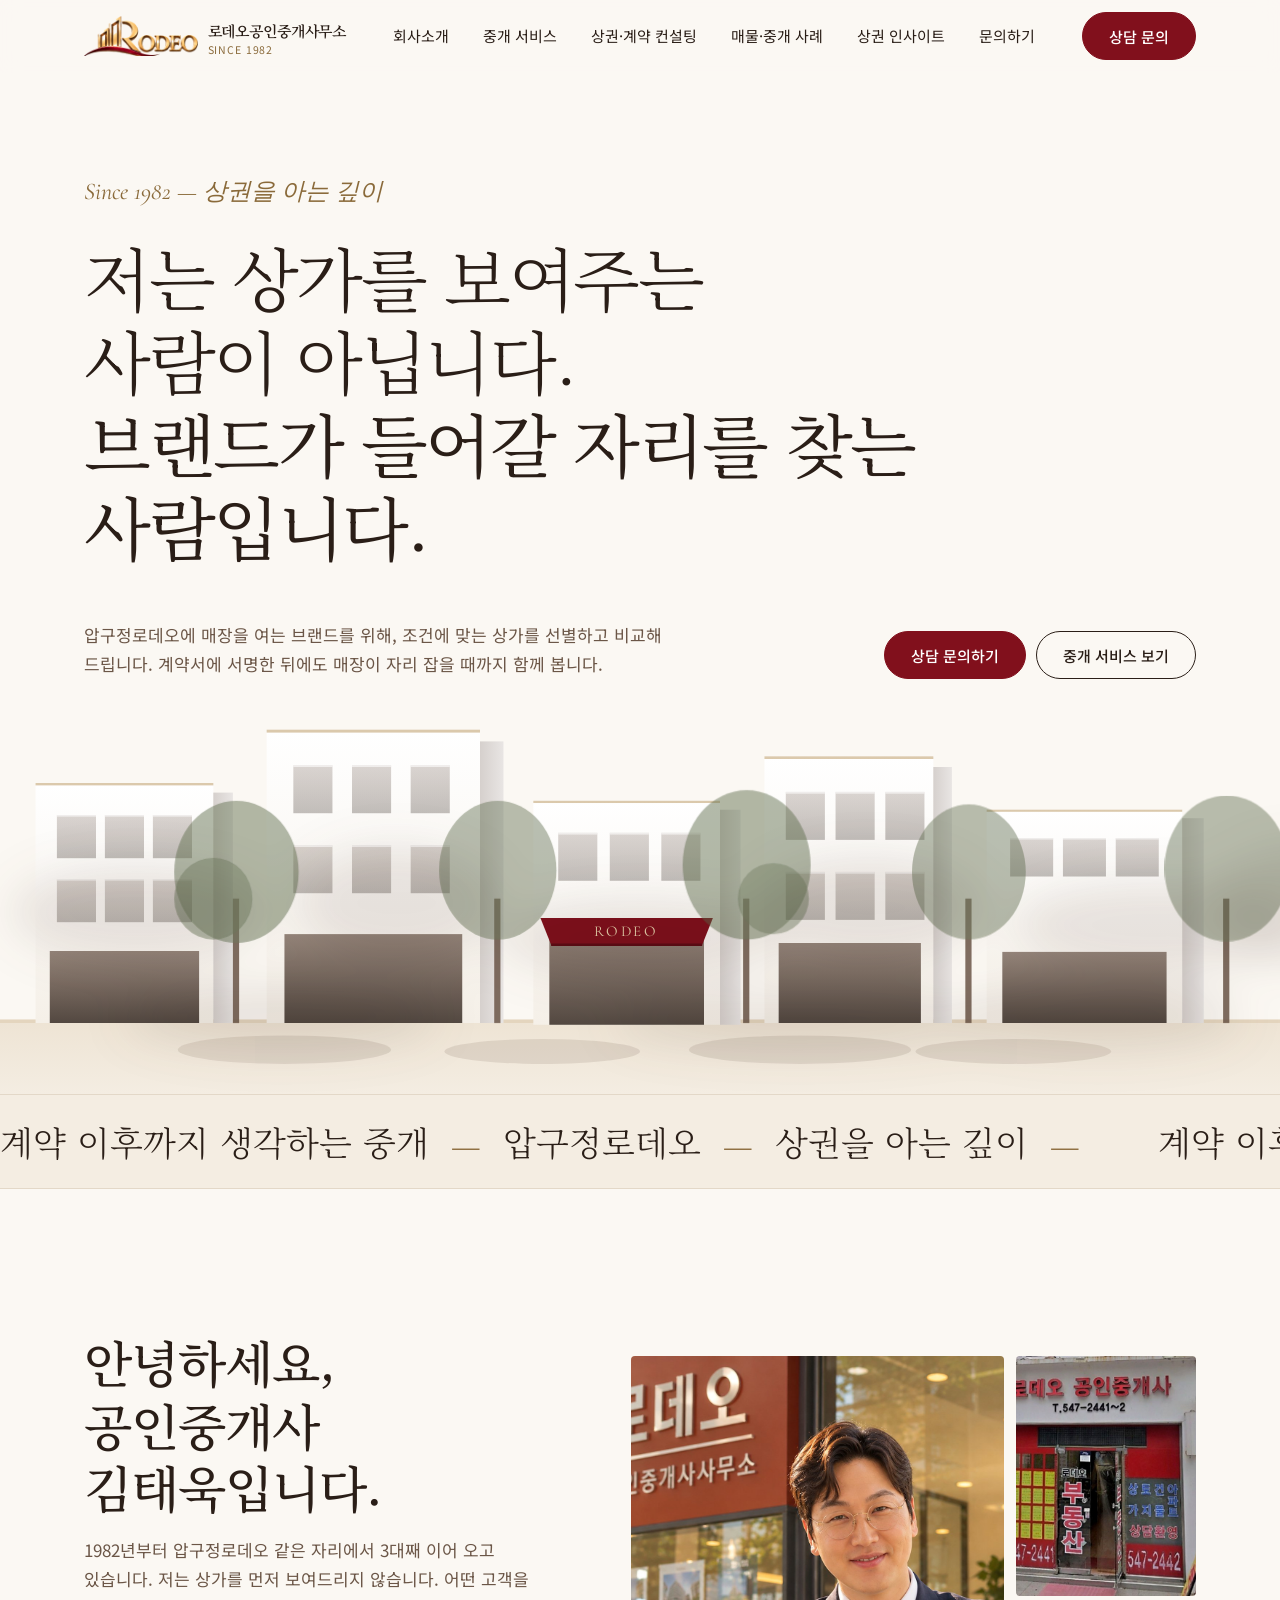
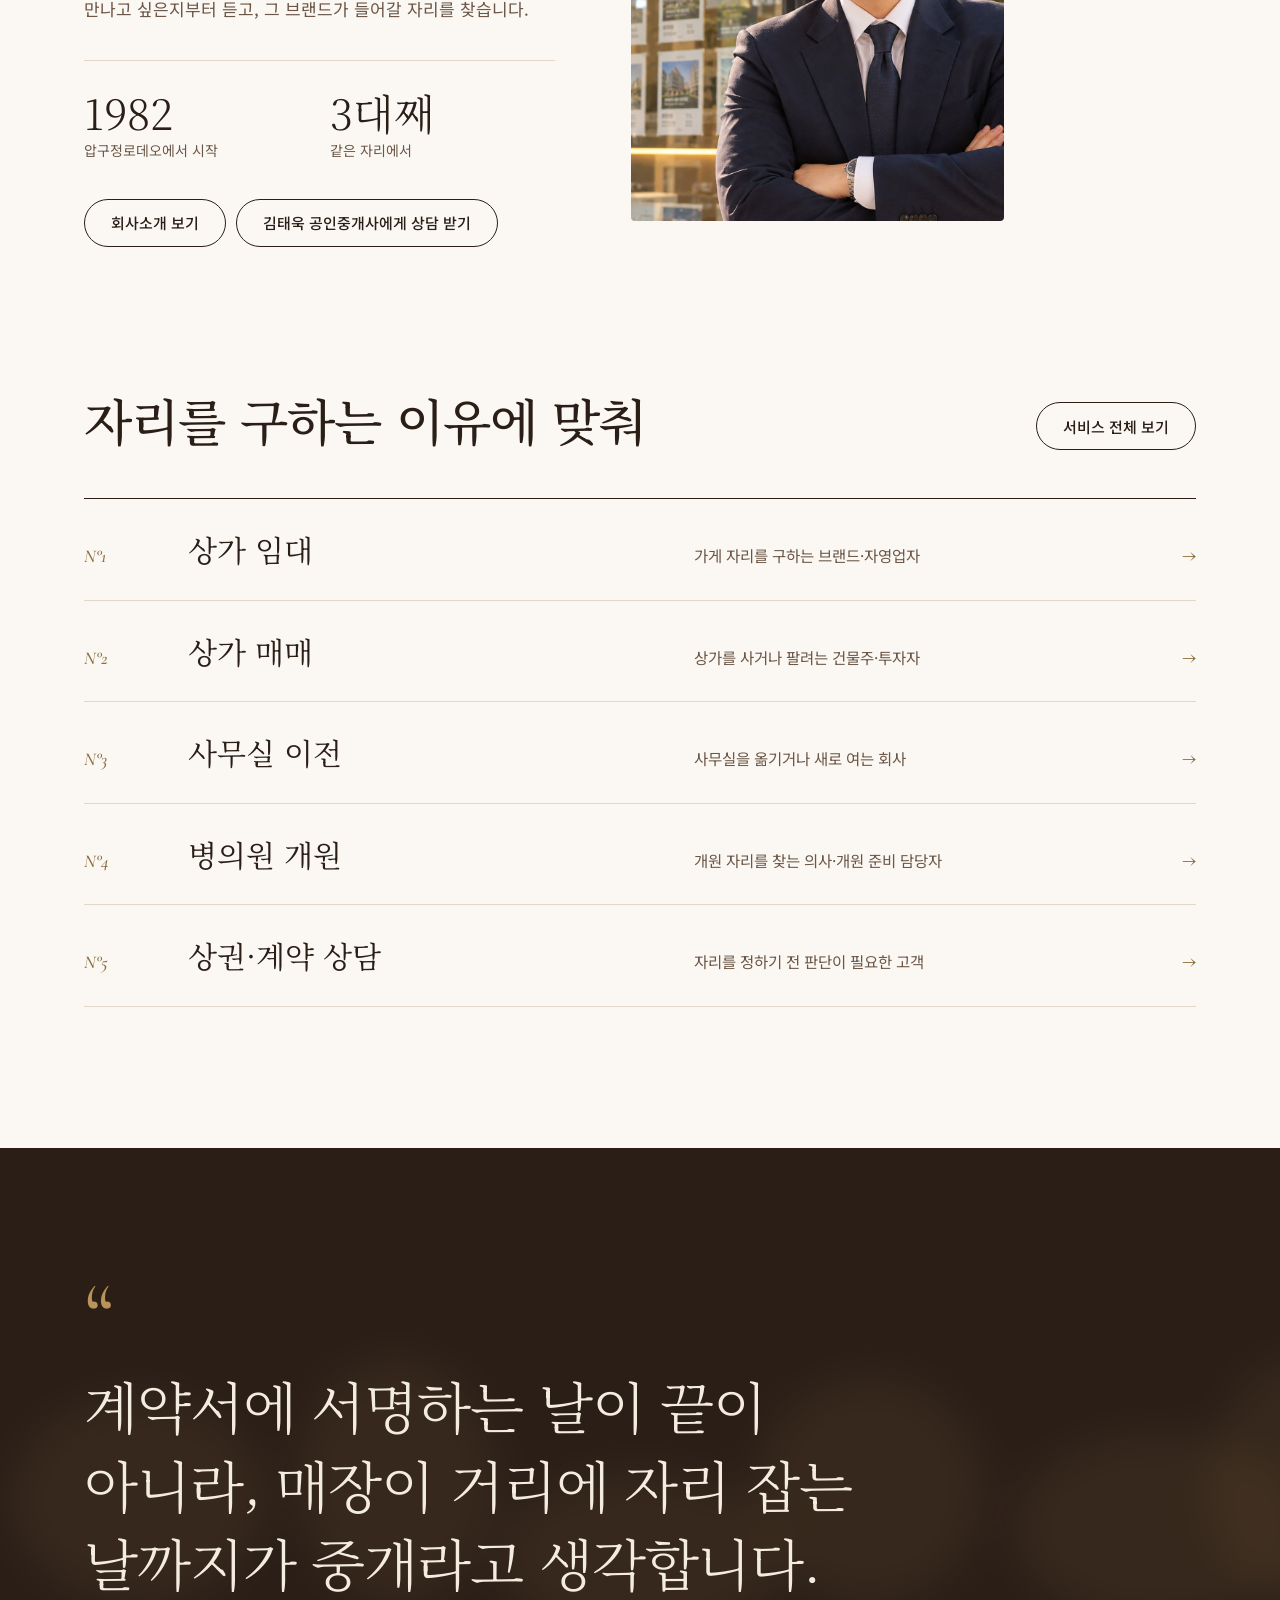
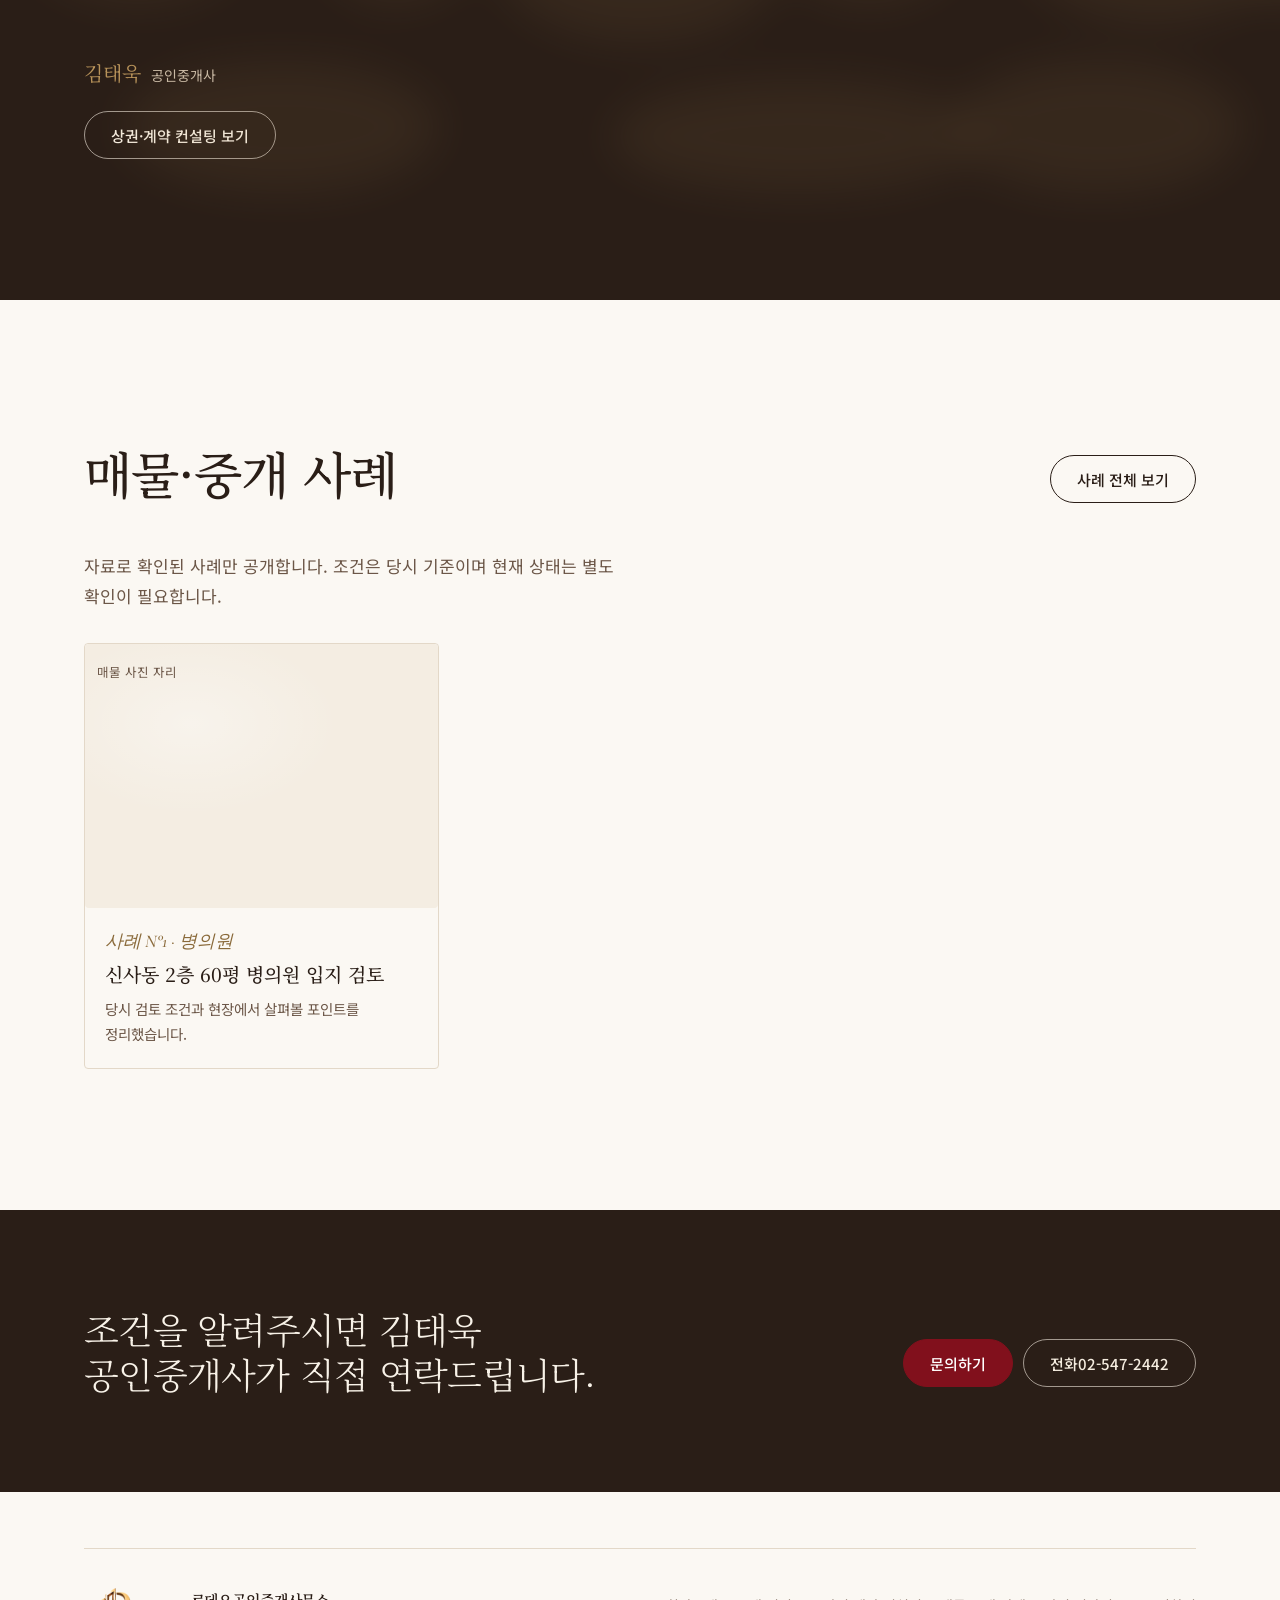
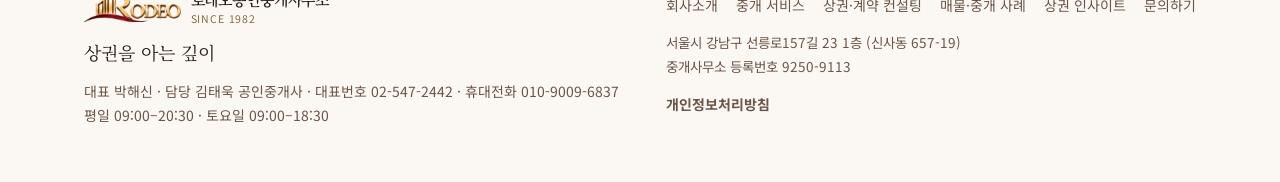
==== index.html @ 068cc987 "로데오 홈페이지 첫 배포: 7개 페이지, Pages CMS 설정, 상담 접수 연결 Co-Authored-By: Claude Opus 5.5 <noreply@anthropic.com" ====
<!DOCTYPE html>
<html lang="ko">
<head>
<meta charset="utf-8">
<meta name="viewport" content="width=device-width, initial-scale=1">
<title>로데오공인중개사무소 · SINCE 1982</title>
<meta name="description" content="압구정로데오 같은 자리에서 3대째, 브랜드가 들어갈 자리를 찾는 로데오공인중개사무소">
<link rel="icon" href="media/emblem-r.png">
<link rel="preconnect" href="https://fonts.googleapis.com">
<link rel="stylesheet" href="https://fonts.googleapis.com/css2?family=Cormorant+Garamond:ital,wght@0,500;1,400;1,500&family=Noto+Sans+KR:wght@400;500;700&family=Noto+Serif+KR:wght@300;400;500;600&display=swap">
<link rel="stylesheet" href="assets/site.css">
</head>
<body data-page="home">
<header class="site" id="top"><div class="wrap hd">
 <a class="logo" href="index.html" aria-label="로데오공인중개사무소 홈"><img src="media/logo-rodeo.png" alt="RODEO" width="114" height="40"><span class="lt"><span data-site="name">로데오공인중개사무소</span><small data-site="since">SINCE 1982</small></span></a>
 <nav class="main" aria-label="주 메뉴"><a href="about.html">회사소개</a><a href="services.html">중개 서비스</a><a href="consulting.html">상권·계약 컨설팅</a><a href="projects.html">매물·중개 사례</a><a href="insights.html">상권 인사이트</a><a href="contact.html">문의하기</a></nav>
 <div class="hd-r"><a class="btn cta" href="contact.html">상담 문의</a><button class="menu-btn" id="menuBtn" aria-expanded="false" aria-controls="drawer">메뉴</button></div>
</div></header>
<div class="drawer" id="drawer"><a href="index.html">홈</a><a href="about.html">회사소개</a><a href="services.html">중개 서비스</a><a href="consulting.html">상권·계약 컨설팅</a><a href="projects.html">매물·중개 사례</a><a href="insights.html">상권 인사이트</a><a href="contact.html">문의하기</a><a class="btn cta" href="contact.html">상담 문의</a></div>
<main>
<section class="hero" aria-labelledby="hTitle">
 <div class="wrap">
  <p class="place" id="hEyebrow"></p>
  <h1 id="hTitle"></h1>
  <div class="hero-row"><p class="lead" id="hLead"></p>
   <div class="acts"><a class="btn cta" href="contact.html">상담 문의하기</a><a class="btn" href="services.html">중개 서비스 보기</a></div></div>
 </div>
 <div class="street" role="img" aria-label="가로수 그늘이 드리운 압구정로데오 상가 거리 그림"><svg viewBox="0 80 1440 440" preserveAspectRatio="xMidYMax slice" aria-hidden="true">
   <defs>
    <linearGradient id="wall" x1="0" y1="0" x2="0" y2="1"><stop offset="0" stop-color="var(--paper)"/><stop offset="1" stop-color="color-mix(in srgb,var(--paper) 86%,#B8935A)"/></linearGradient>
    <linearGradient id="side" x1="0" y1="0" x2="1" y2="0"><stop offset="0" stop-color="color-mix(in srgb,var(--paper) 78%,#43291A)"/><stop offset="1" stop-color="color-mix(in srgb,var(--paper) 88%,#43291A)"/></linearGradient>
    <linearGradient id="glass" x1="0" y1="0" x2="0" y2="1"><stop offset="0" stop-color="#43291A" stop-opacity=".55"/><stop offset="1" stop-color="#2A1E17" stop-opacity=".8"/></linearGradient>
    <linearGradient id="ground" x1="0" y1="0" x2="0" y2="1"><stop offset="0" stop-color="color-mix(in srgb,var(--bg2) 90%,#B8935A)"/><stop offset="1" stop-color="var(--bg2)"/></linearGradient>
    <g id="bld"><rect x="0" y="0" width="200" height="300" fill="url(#wall)"/><rect x="200" y="12" width="22" height="288" fill="url(#side)"/><rect x="0" y="0" width="200" height="3" fill="#B8935A" opacity=".5"/></g>
    <g id="win"><rect width="44" height="54" fill="url(#glass)" opacity=".35"/><rect width="44" height="2" fill="#fff" opacity=".6"/></g>
   </defs>
   <rect x="0" y="440" width="1440" height="80" fill="url(#ground)"/>
   <rect x="0" y="436" width="1440" height="4" fill="#B8935A" opacity=".35"/>
   <!-- buildings -->
   <g transform="translate(40,170) scale(1,.9)"><use href="#bld"/><use href="#win" x="24" y="40"/><use href="#win" x="78" y="40"/><use href="#win" x="132" y="40"/><use href="#win" x="24" y="120"/><use href="#win" x="78" y="120"/><use href="#win" x="132" y="120"/><rect x="16" y="210" width="168" height="90" fill="url(#glass)"/></g>
   <g transform="translate(300,110)"><use href="#bld" transform="scale(1.2,1.1)"/><use href="#win" x="30" y="40"/><use href="#win" x="96" y="40"/><use href="#win" x="162" y="40"/><use href="#win" x="30" y="130"/><use href="#win" x="96" y="130"/><use href="#win" x="162" y="130"/><rect x="20" y="230" width="200" height="100" fill="url(#glass)"/></g>
   <!-- rodeo office: burgundy awning -->
   <g transform="translate(600,190)"><use href="#bld" transform="scale(1.05,.84)"/><use href="#win" x="28" y="36"/><use href="#win" x="86" y="36"/><use href="#win" x="144" y="36"/>
    <rect x="18" y="150" width="174" height="102" fill="url(#glass)"/>
    <path d="M8 132 H202 L190 162 H20 Z" fill="#81101C"/><path d="M20 162 H190" stroke="#5E0B14" stroke-width="3"/>
    <text x="105" y="152" text-anchor="middle" font-family="Cormorant Garamond,serif" font-size="17" letter-spacing="3" fill="#E9D3AE">RODEO</text></g>
   <g transform="translate(860,140)"><use href="#bld" transform="scale(.95,1)"/><use href="#win" x="24" y="40"/><use href="#win" x="80" y="40"/><use href="#win" x="136" y="40"/><use href="#win" x="24" y="130"/><use href="#win" x="80" y="130"/><use href="#win" x="136" y="130"/><rect x="16" y="210" width="160" height="90" fill="url(#glass)"/></g>
   <g transform="translate(1110,200) scale(1.1,.8)"><use href="#bld"/><use href="#win" x="24" y="40"/><use href="#win" x="78" y="40"/><use href="#win" x="132" y="40"/><rect x="16" y="200" width="168" height="100" fill="url(#glass)"/></g>
   <!-- plane trees -->
   <g fill="#5C6B4A" opacity=".85">
    <rect x="262" y="300" width="7" height="140" fill="#6B5647"/><ellipse cx="266" cy="270" rx="70" ry="80" opacity=".55"/><ellipse cx="240" cy="300" rx="44" ry="46" opacity=".5"/>
    <rect x="556" y="300" width="7" height="140" fill="#6B5647"/><ellipse cx="560" cy="268" rx="66" ry="78" opacity=".5"/>
    <rect x="836" y="300" width="7" height="140" fill="#6B5647"/><ellipse cx="840" cy="262" rx="72" ry="84" opacity=".55"/><ellipse cx="870" cy="300" rx="40" ry="40" opacity=".45"/>
    <rect x="1086" y="300" width="7" height="140" fill="#6B5647"/><ellipse cx="1090" cy="270" rx="64" ry="76" opacity=".5"/>
    <rect x="1376" y="300" width="7" height="140" fill="#6B5647"/><ellipse cx="1380" cy="266" rx="70" ry="82" opacity=".5"/>
   </g>
   <!-- cast shadows on ground -->
   <g fill="#43291A" opacity=".10"><ellipse cx="320" cy="470" rx="120" ry="16"/><ellipse cx="610" cy="472" rx="110" ry="14"/><ellipse cx="900" cy="470" rx="125" ry="16"/><ellipse cx="1140" cy="472" rx="110" ry="14"/></g>
  </svg><div class="leaves" aria-hidden="true"></div></div>
</section>
<div class="marq" aria-hidden="true"><div class="tr" id="marq"></div></div>
<section class="sec"><div class="wrap host">
 <div><h2 id="hostTitle"></h2><p id="hostText"></p><div class="facts" id="facts"></div>
  <div class="acts"><a class="btn" href="about.html">회사소개 보기</a><a class="btn" href="contact.html">김태욱 공인중개사에게 상담 받기</a></div></div>
 <div><div class="mosaic" id="mosaic"></div></div>
</div></section>
<section class="sec" style="padding-top:0"><div class="wrap">
 <div class="svc-head"><h2>자리를 구하는 이유에 맞춰</h2><a class="btn" href="services.html">서비스 전체 보기</a></div>
 <ul class="svc" id="homeSvc"></ul>
</div></section>
<section class="sec belief"><div class="leaves" aria-hidden="true"></div><div class="wrap">
 <p class="q" id="belief"></p>
 <p class="sign"><b data-site="broker">김태욱</b>공인중개사</p>
 <div class="acts"><a class="btn light" href="consulting.html">상권·계약 컨설팅 보기</a></div>
</div></section>
<section class="sec" id="homeCasesSec"><div class="wrap">
 <div class="svc-head"><h2>매물·중개 사례</h2><a class="btn" href="projects.html">사례 전체 보기</a></div>
 <p class="lead">자료로 확인된 사례만 공개합니다. 조건은 당시 기준이며 현재 상태는 별도 확인이 필요합니다.</p>
 <div class="cases" id="homeCases" style="margin-top:32px"></div>
</div></section>
<section class="ctaband"><div class="wrap ctab"><h2>조건을 알려주시면 김태욱 공인중개사가 직접 연락드립니다.</h2>
<div class="acts"><a class="btn cta" href="contact.html">문의하기</a><a class="btn light" data-tel href="tel:025472442">전화 <span data-site="phone">02-547-2442</span></a></div></div></section>
</main>
<footer><div class="wrap"><div class="ft">
 <div><a class="logo" href="index.html" aria-label="로데오공인중개사무소 홈"><img src="media/logo-rodeo.png" alt="RODEO" width="114" height="40"><span class="lt"><span data-site="name">로데오공인중개사무소</span><small data-site="since">SINCE 1982</small></span></a><p class="slogan" data-site="slogan">상권을 아는 깊이</p><p>대표 <span data-site="representative">박해신</span> · 담당 <span data-site="broker">김태욱</span> 공인중개사 · 대표번호 <a data-tel href="tel:025472442" data-site="phone">02-547-2442</a> · 휴대전화 <span data-site="mobile">010-9009-6837</span><br><span data-site="hours">평일 09:00–20:30 · 토요일 09:00–18:30</span></p></div>
 <div><nav aria-label="하단 메뉴"><a href="about.html">회사소개</a><a href="services.html">중개 서비스</a><a href="consulting.html">상권·계약 컨설팅</a><a href="projects.html">매물·중개 사례</a><a href="insights.html">상권 인사이트</a><a href="contact.html">문의하기</a></nav><p class="legal" id="legal"></p><p><a href="privacy.html"><b>개인정보처리방침</b></a></p></div>
</div></div></footer>
<div class="bar"><a class="btn" data-tel href="tel:025472442">전화하기</a><a class="btn cta" href="contact.html">상담 문의</a></div>
<script src="assets/site.js"></script>
</body>
</html>
---- assets/site.css ----
/* VOICE: 조용하고 확신 있는, 한 사람이 직접 건네는 말투 (호스트 중심 + 럭셔리 레지던스의 차분함)
   IDEA: 압구정로데오 가로수 사이로 떨어지는 오후 햇빛이 종이 건축 모형 같은 거리 위에 그늘을 드리우는 장면
   PICTURE: 흰 종이로 접은 듯한 로데오 거리 상가 파사드 모형, 그 위를 천천히 흐르는 나뭇잎 그늘, 버건디 차양 하나
   COLOUR and TYPE: 페이퍼 화이트 바탕, 에스프레소 글자, 샴페인 골드 광택 약간, 버건디는 행동 버튼에만 / Noto Serif KR 300 대형 + Noto Sans KR + Cormorant 이탤릭 N°
   LAYOUT: 넓은 여백의 에디토리얼 세로 흐름, 큰 그림과 짧은 문장이 번갈아, 서비스는 N° 카탈로그 목록 */
:root{color-scheme:light dark;
--bg:light-dark(#FBF8F3,#1E1611);--bg2:light-dark(#F4EDE2,#2A1E17);--ink:light-dark(#2A1E17,#F4ECDF);
--soft:light-dark(#6B5647,#C7B6A2);--line:light-dark(#E3D8C8,#3E2F25);--gold:#B8935A;--gold-ink:light-dark(#8A6A3A,#D2B07A);
--cta:light-dark(#81101C,#B8303C);--paper:light-dark(#FFFFFF,#E9E1D4);--shade:light-dark(rgba(67,41,26,.16),rgba(0,0,0,.42));
--serif:'Noto Serif KR',serif;--sans:'Noto Sans KR',system-ui,sans-serif;--latin:'Cormorant Garamond',serif}
:root[data-theme=light]{color-scheme:light}:root[data-theme=dark]{color-scheme:dark}
*{box-sizing:border-box;min-width:0}
html{scroll-behavior:smooth;scroll-padding-top:80px}
body{margin:0;background:var(--bg);color:var(--ink);font:400 16px/1.75 var(--sans);word-break:keep-all;overflow-x:clip}
a{color:inherit;text-decoration:none}
:focus-visible{outline:2px solid var(--cta);outline-offset:3px}
.wrap{max-width:1240px;margin:0 auto;padding:0 max(5vw,20px)}
.btn{white-space:nowrap;display:inline-flex;align-items:center;justify-content:center;min-height:48px;padding:0 26px;border-radius:999px;font:500 15px var(--sans);cursor:pointer;border:1px solid var(--ink);background:transparent;color:var(--ink);transition:background .2s,color .2s}
.btn:hover{background:var(--ink);color:var(--bg)}
.btn.cta{background:var(--cta);border-color:var(--cta);color:#fff}
.btn.cta:hover{filter:brightness(1.12);background:var(--cta);color:#fff}
.no{font:italic 500 18px var(--latin);color:var(--gold-ink)}
h2{font:300 clamp(30px,4.2vw,50px)/1.25 var(--serif);letter-spacing:-.02em;margin:0;text-wrap:balance}
.lead{font-size:17px;color:var(--soft);max-width:34em}
.ph-note{font-size:13px;color:var(--soft)}

/* header */
header.site{position:sticky;top:0;z-index:20;background:color-mix(in srgb,var(--bg) 88%,transparent);backdrop-filter:blur(10px);border-bottom:1px solid transparent;transition:border-color .3s}
header.site.scrolled{border-color:var(--line)}
.hd{display:flex;align-items:center;justify-content:space-between;height:72px}
.logo{display:flex;flex-direction:column;line-height:1}
.logo b{font:600 26px var(--latin);letter-spacing:.14em;color:var(--gold-ink)}
.logo span{font-size:10.5px;letter-spacing:.08em;color:var(--soft);margin-top:4px}
nav.main{display:flex;gap:34px;font-size:15px}
nav.main a{position:relative;padding:6px 0}
nav.main a::after{content:"";position:absolute;left:0;right:100%;bottom:0;height:1px;background:var(--ink);transition:right .25s}
nav.main a:hover::after{right:0}
.hd-r{display:flex;align-items:center;gap:14px}
.menu-btn{display:none;min-height:44px;padding:0 16px;border-radius:999px;border:1px solid var(--line);background:none;color:var(--ink);font:500 14px var(--sans);cursor:pointer}
.drawer{position:fixed;inset:72px 0 0;background:var(--bg);z-index:19;padding:32px max(5vw,20px);display:none;flex-direction:column;gap:6px}
.drawer.open{display:flex}
.drawer a{font:300 28px/1.9 var(--serif);border-bottom:1px solid var(--line)}
.drawer .btn{margin-top:24px;font-size:16px}

/* hero */
.hero{position:relative;overflow:hidden;padding:clamp(48px,8vw,110px) 0 0}
.hero .place{font:italic 400 clamp(18px,2vw,24px) var(--latin);color:var(--gold-ink);margin:0 0 28px}
.hero h1{font:300 clamp(32px,5.4vw,78px)/1.2 var(--serif);letter-spacing:-.035em;margin:0}
.hero h1 .l{display:block;overflow:hidden}
.hero h1 .l>span{display:block;animation:rise 1.1s cubic-bezier(.2,.7,.1,1) both}
.hero h1 .l:nth-child(2)>span{animation-delay:.18s}
.hero h1 .l:nth-child(3)>span{animation-delay:.36s;font-weight:400}
@keyframes rise{from{transform:translateY(105%);opacity:0}to{transform:none;opacity:1}}
.hero-row{display:flex;flex-wrap:wrap;justify-content:space-between;align-items:flex-end;gap:28px;margin-top:40px}
.hero-row .lead{margin:0;animation:fade 1s .7s both}
.hero-row .acts{display:flex;gap:10px;flex-wrap:wrap;animation:fade 1s .85s both}
@keyframes fade{from{opacity:0}to{opacity:1}}
.street{position:relative;margin-top:clamp(8px,2vw,24px);aspect-ratio:1440/440;min-height:240px}
.street svg{position:absolute;inset:0;width:100%;height:100%;display:block}
.leaves{position:absolute;inset:-6%;pointer-events:none;mix-blend-mode:multiply;filter:blur(22px);opacity:.6;animation:drift 22s ease-in-out infinite alternate}
:root[data-theme=dark] .leaves{mix-blend-mode:normal}
.leaves i{position:absolute;border-radius:50%;background:var(--shade)}
@keyframes drift{0%{transform:translate3d(0,0,0) rotate(0)}50%{transform:translate3d(-3%,1.5%,0) rotate(1.2deg)}100%{transform:translate3d(2%,-1%,0) rotate(-1deg)}}
.street .cap{position:absolute;right:max(5vw,20px);bottom:14px;font-size:12.5px;color:var(--soft);background:color-mix(in srgb,var(--bg) 80%,transparent);padding:2px 10px;border-radius:999px}

/* marquee */
.marq{border-block:1px solid var(--line);overflow:hidden;padding:22px 0;background:var(--bg2)}
.marq .tr{display:flex;width:max-content;animation:mq 46s linear infinite}
.marq p{margin:0;padding-right:56px;font:300 clamp(22px,3vw,34px) var(--serif);white-space:nowrap}
.marq p em{font:italic 400 1.05em var(--latin);color:var(--gold-ink);padding:0 22px}
@keyframes mq{to{transform:translateX(-50%)}}

/* host */
.sec{padding:clamp(72px,11vw,150px) 0}
.host{display:grid;grid-template-columns:minmax(0,5fr) minmax(0,6fr);gap:clamp(32px,6vw,96px);align-items:center}
.host h2 small{display:block;font:italic 400 22px var(--latin);color:var(--gold-ink);margin-bottom:14px;letter-spacing:0}
.host p{color:var(--soft);font-size:17px}
.facts{display:grid;grid-template-columns:repeat(2,minmax(0,1fr));gap:22px;margin:36px 0 36px;padding-top:28px;border-top:1px solid var(--line)}
.facts b{display:block;font:300 clamp(30px,3.4vw,42px)/1.1 var(--serif);color:var(--ink)}
.facts span{font-size:14px;color:var(--soft)}
.mosaic{display:grid;grid-template-columns:repeat(6,minmax(0,1fr));grid-auto-rows:minmax(70px,auto);gap:12px}
.ph{position:relative;background:linear-gradient(135deg,var(--bg2),color-mix(in srgb,var(--bg2) 70%,var(--gold) 30%));border-radius:4px;overflow:hidden;display:flex;align-items:flex-end;padding:12px}
.ph::before{content:"";position:absolute;inset:0;background:radial-gradient(60% 50% at 30% 30%,rgba(255,255,255,.35),transparent 70%)}
.ph span{position:relative;font-size:12.5px;color:var(--soft)}
.m1{grid-column:1/5;grid-row:span 4}.m2{grid-column:5/7;grid-row:span 2}.m3{grid-column:5/7;grid-row:span 2}

/* services */
.svc-head{display:flex;flex-wrap:wrap;justify-content:space-between;align-items:flex-end;gap:20px;margin-bottom:48px}
.svc{list-style:none;margin:0;padding:0;border-top:1px solid var(--ink)}
.svc li{border-bottom:1px solid var(--line)}
.svc a{display:grid;grid-template-columns:80px minmax(0,1.1fr) minmax(0,1fr) 40px;gap:24px;align-items:baseline;padding:30px 0;transition:padding .35s,background .35s}
.svc a:hover{padding-left:16px;background:var(--bg2)}
.svc h3{margin:0;font:400 clamp(22px,2.4vw,30px)/1.35 var(--serif)}
.svc p{margin:0;color:var(--soft);font-size:15.5px}
.svc .ar{justify-self:end;font:400 22px var(--latin);color:var(--gold-ink);transition:transform .3s}
.svc a:hover .ar{transform:translateX(6px)}
.svc li.core h3{font-weight:600}
.svc li.core .tag{display:inline-block;margin-left:10px;font:500 12px var(--sans);color:var(--cta);border:1px solid currentColor;border-radius:999px;padding:1px 10px;vertical-align:middle}

/* belief */
.belief{background:#2A1E17;color:#F4ECDF;position:relative;overflow:hidden}
.belief .leaves{mix-blend-mode:normal;opacity:.5;inset:-20% -6% -6%}.belief .leaves i{background:rgba(184,147,90,.18)}
.belief .q{position:relative;font:300 clamp(28px,4.4vw,56px)/1.4 var(--serif);letter-spacing:-.02em;margin:0 0 56px;max-width:18em;text-wrap:balance}
.belief .q::before{content:"“";display:block;font:400 90px/0.6 var(--latin);color:var(--gold);margin-bottom:24px}
.pillars{position:relative;display:grid;grid-template-columns:repeat(3,minmax(0,1fr));gap:40px;border-top:1px solid rgba(184,147,90,.35);padding-top:36px}
.pillars h3{margin:6px 0 8px;font:400 22px var(--serif);color:#F8F2E8}
.pillars p{margin:0;color:#C9B9A4;font-size:15px}
.pillars .no{color:var(--gold)}
.sign{position:relative;margin-top:48px;color:#C9B9A4;font-size:14px}
.sign b{font:400 20px var(--serif);color:var(--gold);margin-right:10px}

/* projects */
.prj-empty{display:grid;grid-template-columns:repeat(3,minmax(0,1fr));gap:20px;margin-top:44px}
.prj-empty .card{border:1px dashed var(--line);border-radius:4px;padding:16px}
.prj-empty .ph{aspect-ratio:4/3;margin-bottom:16px}
.prj-empty h3{margin:4px 0;font:400 19px var(--serif);color:var(--soft)}
.prj-empty p{margin:0;font-size:14px;color:var(--soft)}

/* consult */
.consult{background:var(--bg2)}
.cs{display:grid;grid-template-columns:minmax(0,5fr) minmax(0,6fr);gap:clamp(32px,6vw,96px)}
.steps{list-style:none;padding:0;margin:40px 0}
.steps li{display:flex;gap:18px;padding:16px 0;border-top:1px solid var(--line)}
.steps h4{margin:0;font:500 16px var(--sans)}
.steps p{margin:2px 0 0;font-size:14.5px;color:var(--soft)}
.tel b{display:block;font:300 34px/1.3 var(--serif)}
.tel span{font-size:14.5px;color:var(--soft)}
form{background:var(--bg);border-radius:6px;padding:clamp(24px,4vw,48px)}
form h3{margin:0 0 6px;font:400 26px var(--serif)}
.hint{margin:0 0 28px;font-size:14px;color:var(--soft)}
.grid2{display:grid;grid-template-columns:repeat(2,minmax(0,1fr));gap:16px}
.f{margin-bottom:16px}
.f label,.f .lab{display:block;font-size:14px;font-weight:500;margin-bottom:8px}
.f i{font-style:normal;color:var(--cta)}
input[type=text],input[type=tel],textarea{width:100%;font:16px var(--sans);color:var(--ink);background:transparent;border:0;border-bottom:1px solid var(--soft);padding:10px 2px;border-radius:0}
input:focus,textarea:focus{outline:none;border-bottom-color:var(--cta);box-shadow:0 1px 0 var(--cta)}
textarea{min-height:96px;resize:vertical}
.err{display:none;font-size:13px;color:var(--cta);margin-top:6px}
.f.bad .err{display:block}
.chips{display:flex;flex-wrap:wrap;gap:8px}
.chip{min-height:44px;padding:0 18px;border-radius:999px;border:1px solid var(--line);background:none;color:var(--ink);font:15px var(--sans);cursor:pointer}
.chip[aria-pressed=true]{background:var(--ink);color:var(--bg);border-color:var(--ink)}
.agree{display:flex;gap:10px;align-items:flex-start;font-size:14px;color:var(--soft);margin:22px 0}
.agree input{width:20px;height:20px;margin-top:3px;accent-color:#81101C;flex:none}
form .btn.cta{width:100%;min-height:56px;font-size:16px}
.done{display:none;padding:28px 0}
.done h3{font:400 26px var(--serif);margin:0 0 10px}
.done p{color:var(--soft);margin:0}
.demo{margin-top:14px;font-size:13px;color:var(--soft)}

footer{padding:56px 0 40px;font-size:14px;color:var(--soft)}
.ft{display:flex;flex-wrap:wrap;justify-content:space-between;gap:24px;border-top:1px solid var(--line);padding-top:36px}
.ft .pend{color:var(--cta)}
.bar{display:none}

@media(max-width:960px){
 nav.main,.hd-r .btn{display:none}.menu-btn{display:inline-flex;align-items:center}
 .host,.cs{grid-template-columns:minmax(0,1fr)}
 .svc a{grid-template-columns:56px minmax(0,1fr) 28px}.svc p{grid-column:2/3}
 .pillars,.prj-empty{grid-template-columns:minmax(0,1fr)}
}
@media(max-width:600px){
 .hero-row .acts{width:100%;flex-direction:column}
 .street{aspect-ratio:auto;height:280px}
 .grid2{grid-template-columns:minmax(0,1fr)}
 .facts b{font-size:30px}
 .bar{display:grid;grid-template-columns:1fr 1.4fr;gap:8px;position:fixed;left:0;right:0;bottom:0;z-index:18;padding:10px 14px calc(10px + env(safe-area-inset-bottom));background:var(--bg);border-top:1px solid var(--line)}
 footer{padding-bottom:110px}
 .street .cap{display:none}
}
@media(prefers-reduced-motion:reduce){*,*::before,*::after{animation:none!important;transition:none!important}html{scroll-behavior:auto}}

.logo small{font-size:10px;letter-spacing:.06em;color:var(--gold-ink);margin-top:3px}
nav.main a[aria-current=page]{color:var(--cta)}
nav.main a[aria-current=page]::after{right:0;background:var(--cta)}
.page[hidden]{display:none!important}
[tabindex="-1"]:focus{outline:none}
.phead+.sec{padding-top:clamp(40px,6vw,72px)}
.page{animation:fade .5s both}
.phead{padding:clamp(56px,9vw,120px) 0 clamp(32px,5vw,64px);border-bottom:1px solid var(--line)}
.crumb{font-size:13.5px;color:var(--soft);margin:0 0 22px}.crumb a{text-decoration:underline;text-underline-offset:3px}
.eyebrow{font:italic 400 20px var(--latin);color:var(--gold-ink);margin:0 0 14px}
.ptitle{font:600 clamp(32px,5vw,64px)/1.22 var(--serif);letter-spacing:-.03em;margin:0 0 24px;text-wrap:balance}
.sec h2,.center-h{font-weight:500}
.tint{background:var(--bg2)}
.split{display:grid;grid-template-columns:minmax(0,1fr) minmax(0,1fr);gap:clamp(32px,6vw,88px);align-items:center}
.split.rev>div:first-child{order:2}
.ph.tall{aspect-ratio:4/5}
.prose h2{margin-bottom:22px}.prose h3{font:500 20px var(--serif);margin:28px 0 10px}
.prose p{color:var(--soft);font-size:16.5px;max-width:36em}
.acts{display:flex;flex-wrap:wrap;gap:10px;margin-top:24px}
.center-h{margin-bottom:48px}
.three{display:grid;grid-template-columns:repeat(3,minmax(0,1fr));gap:40px}
.three h3{font:500 22px var(--serif);margin:8px 0 12px}.three p{color:var(--soft);margin:0;font-size:15.5px}
.ctaband{background:#2A1E17;color:#F4ECDF;padding:clamp(56px,8vw,96px) 0}
.ctab{display:flex;flex-wrap:wrap;justify-content:space-between;align-items:center;gap:24px}
.ctab h2{font-size:clamp(24px,3vw,36px);max-width:20em;color:#F8F2E8}
.btn.light{border-color:rgba(244,236,223,.6);color:#F4ECDF}.btn.light:hover{background:#F4ECDF;color:#2A1E17}
.jump{display:flex;flex-wrap:wrap;gap:8px;margin-bottom:48px}
.jump a{padding:10px 18px;border:1px solid var(--line);border-radius:999px;font-size:14.5px;min-height:44px;display:inline-flex;align-items:center}
.jump a:hover{border-color:var(--ink)}
.svcd{border-top:1px solid var(--ink);padding:44px 0 56px;scroll-margin-top:90px}
.svcd-h{display:flex;gap:20px;align-items:baseline;margin-bottom:28px}
.svcd dl{display:grid;grid-template-columns:repeat(3,minmax(0,1fr));gap:32px;margin:0 0 32px}
.svcd dt{font-weight:500;font-size:14px;color:var(--gold-ink);margin-bottom:10px}
.svcd dd{margin:0;color:var(--soft);font-size:15.5px}
.svcd ul,.checks{margin:0;padding-left:1.1em}.svcd li,.checks li{margin-bottom:6px;color:var(--soft)}
.flow{list-style:none;padding:0;margin:40px 0 0;display:grid;grid-template-columns:repeat(4,minmax(0,1fr));gap:0;counter-reset:f}
.flow li{padding:28px 24px 28px 0;border-top:2px solid var(--ink);position:relative}
.flow li+li{padding-left:24px;border-left:1px solid var(--line)}
.flow h3{font:500 20px/1.4 var(--serif);margin:10px 0 10px}.flow p{margin:0;color:var(--soft);font-size:15px}
.scroll{overflow-x:auto;margin-top:28px}
.cmp{width:100%;border-collapse:collapse;min-width:640px;font-size:15px}
.cmp th,.cmp td{text-align:left;padding:16px 14px;border-bottom:1px solid var(--line);vertical-align:top}
.cmp th{font-weight:500;font-size:14px;color:var(--gold-ink);border-bottom:1px solid var(--ink)}
.cmp td:first-child{font-weight:500;white-space:nowrap}
.cmp td.blank{color:var(--soft);font-style:italic;background:color-mix(in srgb,var(--bg) 60%,transparent)}
.note{font-size:13.5px;color:var(--soft);border-left:2px solid var(--gold);padding-left:12px;margin:18px 0}
.filters{display:flex;flex-wrap:wrap;gap:8px;margin-bottom:32px}
.filters button{min-height:44px;padding:0 18px;border-radius:999px;border:1px solid var(--line);background:none;color:var(--ink);font:15px var(--sans);cursor:pointer}
.filters button[aria-selected=true]{background:var(--ink);color:var(--bg);border-color:var(--ink)}
.cases{display:grid;grid-template-columns:repeat(3,minmax(0,1fr));gap:24px}
.ccard{display:block;border:1px solid var(--line);border-radius:4px;overflow:hidden;background:var(--bg)}
.ccard .bd{padding:18px 20px 22px}.ccard h3{font:500 19px/1.45 var(--serif);margin:6px 0 8px}.ccard p{margin:0;font-size:14.5px;color:var(--soft)}
.ccard:hover h3{text-decoration:underline;text-underline-offset:4px}
.empty{color:var(--soft);padding:24px 0}
.case{align-items:start;margin-top:36px}
.poster{position:relative;display:block;width:100%;padding:0;border:0;background:none;cursor:zoom-in;border-radius:4px;overflow:hidden}
.poster .zoom{position:absolute;right:12px;top:12px;background:var(--ink);color:var(--bg);font-size:13px;padding:6px 12px;border-radius:999px}
.thumbs{display:grid;grid-template-columns:1fr 1fr;gap:12px;margin-top:12px}
.spec{display:grid;grid-template-columns:repeat(2,minmax(0,1fr));gap:0;margin:0;border-top:1px solid var(--line)}
.spec div{padding:12px 0;border-bottom:1px solid var(--line)}
.spec dt{font-size:13px;color:var(--gold-ink)}.spec dd{margin:2px 0 0;font-size:16px}
.spec .pending{color:var(--cta);font-size:14px}
.lightbox{position:fixed;inset:0;z-index:50;background:rgba(20,14,10,.82);display:flex;align-items:center;justify-content:center;padding:20px}
.lightbox[hidden]{display:none}
.lb-in{width:min(520px,100%);position:relative}
.lb-in .ph{background:#F4EDE2}
.lb-x{position:absolute;top:-56px;right:0;color:#fff;border-color:#fff}
.acards{display:grid;grid-template-columns:repeat(3,minmax(0,1fr));gap:24px}
.acard{border-top:2px solid var(--ink);padding:24px 0}
.acard h3{font:500 22px/1.45 var(--serif);margin:10px 0 12px}.acard p{color:var(--soft);font-size:15px;margin:0 0 18px}
.more{font-weight:500;border-bottom:1px solid currentColor;padding-bottom:2px}
.article{max-width:760px}
.atitle{font:600 clamp(28px,4vw,44px)/1.3 var(--serif)!important;margin:0 0 16px}
.abody h3{margin-top:36px}
.privacy{margin-top:40px;padding-top:24px;border-top:1px solid var(--line)}
.privacy h3{font:500 18px var(--serif);margin:0 0 8px}.privacy p{color:var(--soft);font-size:14.5px}
select{width:100%;font:16px var(--sans);color:var(--ink);background:transparent;border:0;border-bottom:1px solid var(--soft);padding:10px 2px;min-height:44px}
.draft{margin-top:28px;padding-top:24px;border-top:1px solid var(--line)}
.status{font-weight:500;padding:10px 14px;border-radius:4px;background:var(--bg2);margin:0 0 14px}
.status.sent{color:var(--cta)}
#draftText{min-height:180px;border:1px solid var(--line);padding:12px;border-radius:4px;font-size:15px}
.teaser{display:grid;grid-template-columns:minmax(0,1.2fr) minmax(0,1fr);gap:40px;align-items:center}
.teaser h3{font:500 clamp(22px,2.6vw,30px)/1.4 var(--serif);margin:8px 0 10px}.teaser p{color:var(--soft)}
.teaser:hover h3{text-decoration:underline;text-underline-offset:5px}
.mcta{background:var(--bg);border-radius:6px;padding:clamp(24px,4vw,48px);align-self:start}
.mcta h3{font:500 26px var(--serif);margin:0 0 10px}.mcta p{color:var(--soft)}
footer .slogan{font:400 18px var(--serif);color:var(--ink);margin:14px 0 4px}
footer nav{display:flex;flex-wrap:wrap;gap:6px 18px;margin-top:8px}
@media(max-width:960px){.split,.teaser{grid-template-columns:minmax(0,1fr)}.split.rev>div:first-child{order:0}
 .three,.svcd dl,.cases,.acards{grid-template-columns:minmax(0,1fr)}
 .flow{grid-template-columns:repeat(2,minmax(0,1fr))}.flow li:nth-child(3){padding-left:0;border-left:0}}
@media(max-width:600px){.flow{grid-template-columns:minmax(0,1fr)}.flow li,.flow li+li{padding-left:0;border-left:0}.spec{grid-template-columns:minmax(0,1fr)}.ctab .acts{width:100%}}

.logo{flex-direction:row;align-items:center;gap:10px}
.logo img{height:40px;width:auto}
.logo .lt{display:flex;flex-direction:column;line-height:1.1}
.logo .lt span{font:600 15px var(--serif);color:var(--ink);letter-spacing:-.01em;margin:0}
.logo .lt small{font-size:10.5px;color:var(--gold-ink);letter-spacing:.08em;margin-top:3px}
.img{display:block;width:100%;height:100%;object-fit:cover;object-position:center 22%;border-radius:4px;background:var(--bg2)}
.img.tall{aspect-ratio:4/5;height:auto}.img.r43{aspect-ratio:4/3;height:auto}.img.r34{aspect-ratio:3/4;height:auto}.img.r169{aspect-ratio:16/9;height:auto}
.mosaic{grid-auto-rows:auto}.mosaic .m1{grid-column:1/5;aspect-ratio:4/5;height:auto}.mosaic .m2{grid-column:5/7;align-self:end;aspect-ratio:3/4;height:auto}
.loadfail{background:#81101C;color:#fff;padding:12px 20px;margin:0;text-align:center}
.sources{margin-top:32px;padding-top:16px;border-top:1px solid var(--line)}.sources h3{font:500 16px var(--sans)}.sources li{color:var(--soft);font-size:14.5px}
.svcimg{margin-bottom:24px;max-width:520px}
.poster:disabled{cursor:default}
.lb-in img{width:100%;max-height:82vh;object-fit:contain;display:block;border-radius:4px;background:#F4EDE2}
footer .logo img{height:34px}
[hidden]{display:none!important}
[data-site=phone],[data-site=mobile]{white-space:nowrap}
.done:not([hidden]){display:block}
.hp{position:absolute;left:-9999px;width:1px;height:1px;overflow:hidden}
.fh{font:500 26px var(--serif)!important;margin:0 0 6px}
.consent details{margin:8px 0 4px;font-size:14.5px}.consent summary{cursor:pointer;color:var(--soft);text-decoration:underline;text-underline-offset:3px;min-height:32px}
.ctable{margin:12px 0 0;border-top:1px solid var(--line)}.ctable div{display:grid;grid-template-columns:7em minmax(0,1fr);gap:12px;padding:10px 0;border-bottom:1px solid var(--line)}
.ctable dt{color:var(--gold-ink);font-size:13.5px}.ctable dd{margin:0;font-size:14.5px}
.status{margin:16px 0 0}.status.ok{background:#E7F1E4;color:#24451C}.status.bad{background:#F6E1E1;color:#81101C}
.done h3{font:500 24px var(--serif);margin:0 0 8px}
.legal{font-size:13.5px}
.policy{max-width:820px}.policy h2{font:500 22px var(--serif)!important;margin:40px 0 12px}.policy table{width:100%;min-width:560px;border-collapse:collapse;font-size:14.5px;margin:8px 0}.policy th,.policy td{border-bottom:1px solid var(--line);padding:10px 8px;text-align:left;vertical-align:top}.policy th{color:var(--gold-ink);font-weight:500}.policy p,.policy li{color:var(--soft)}
.emblem{width:88px;height:auto;margin-bottom:12px;border-radius:8px}
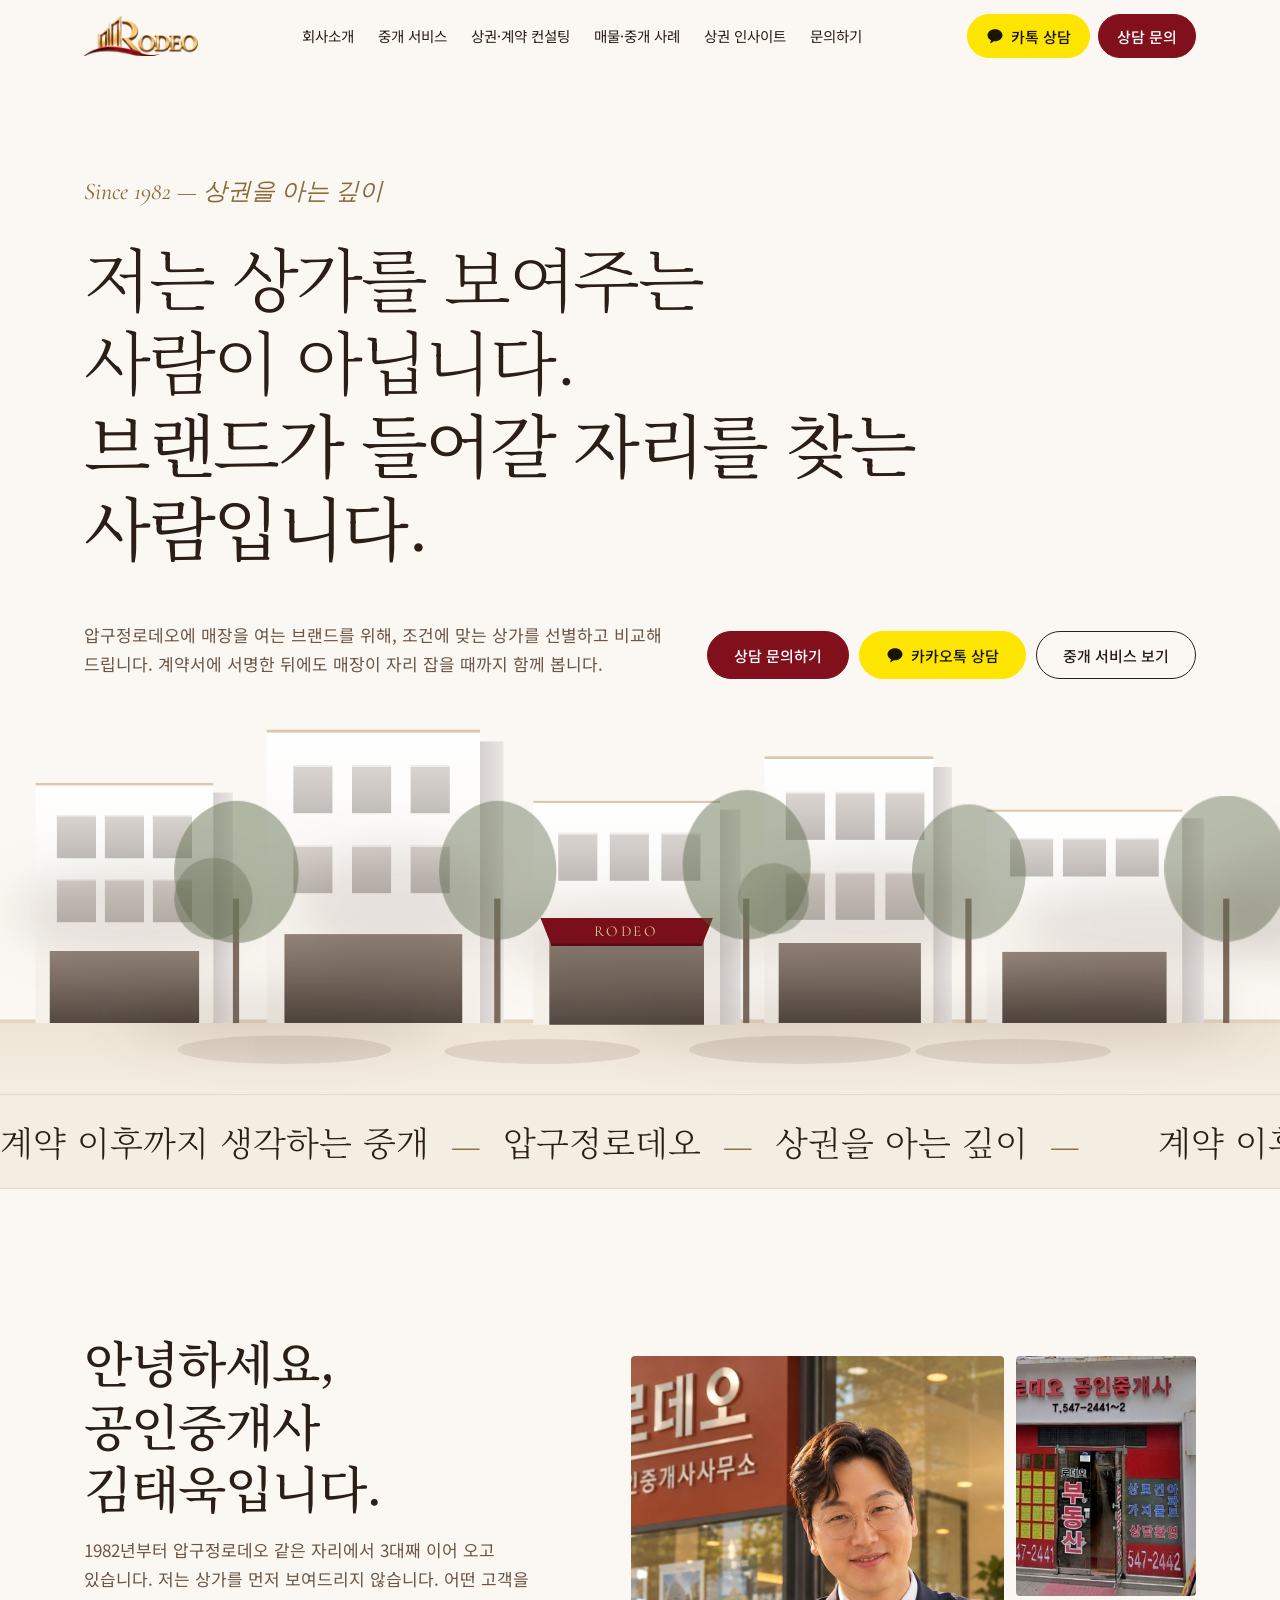
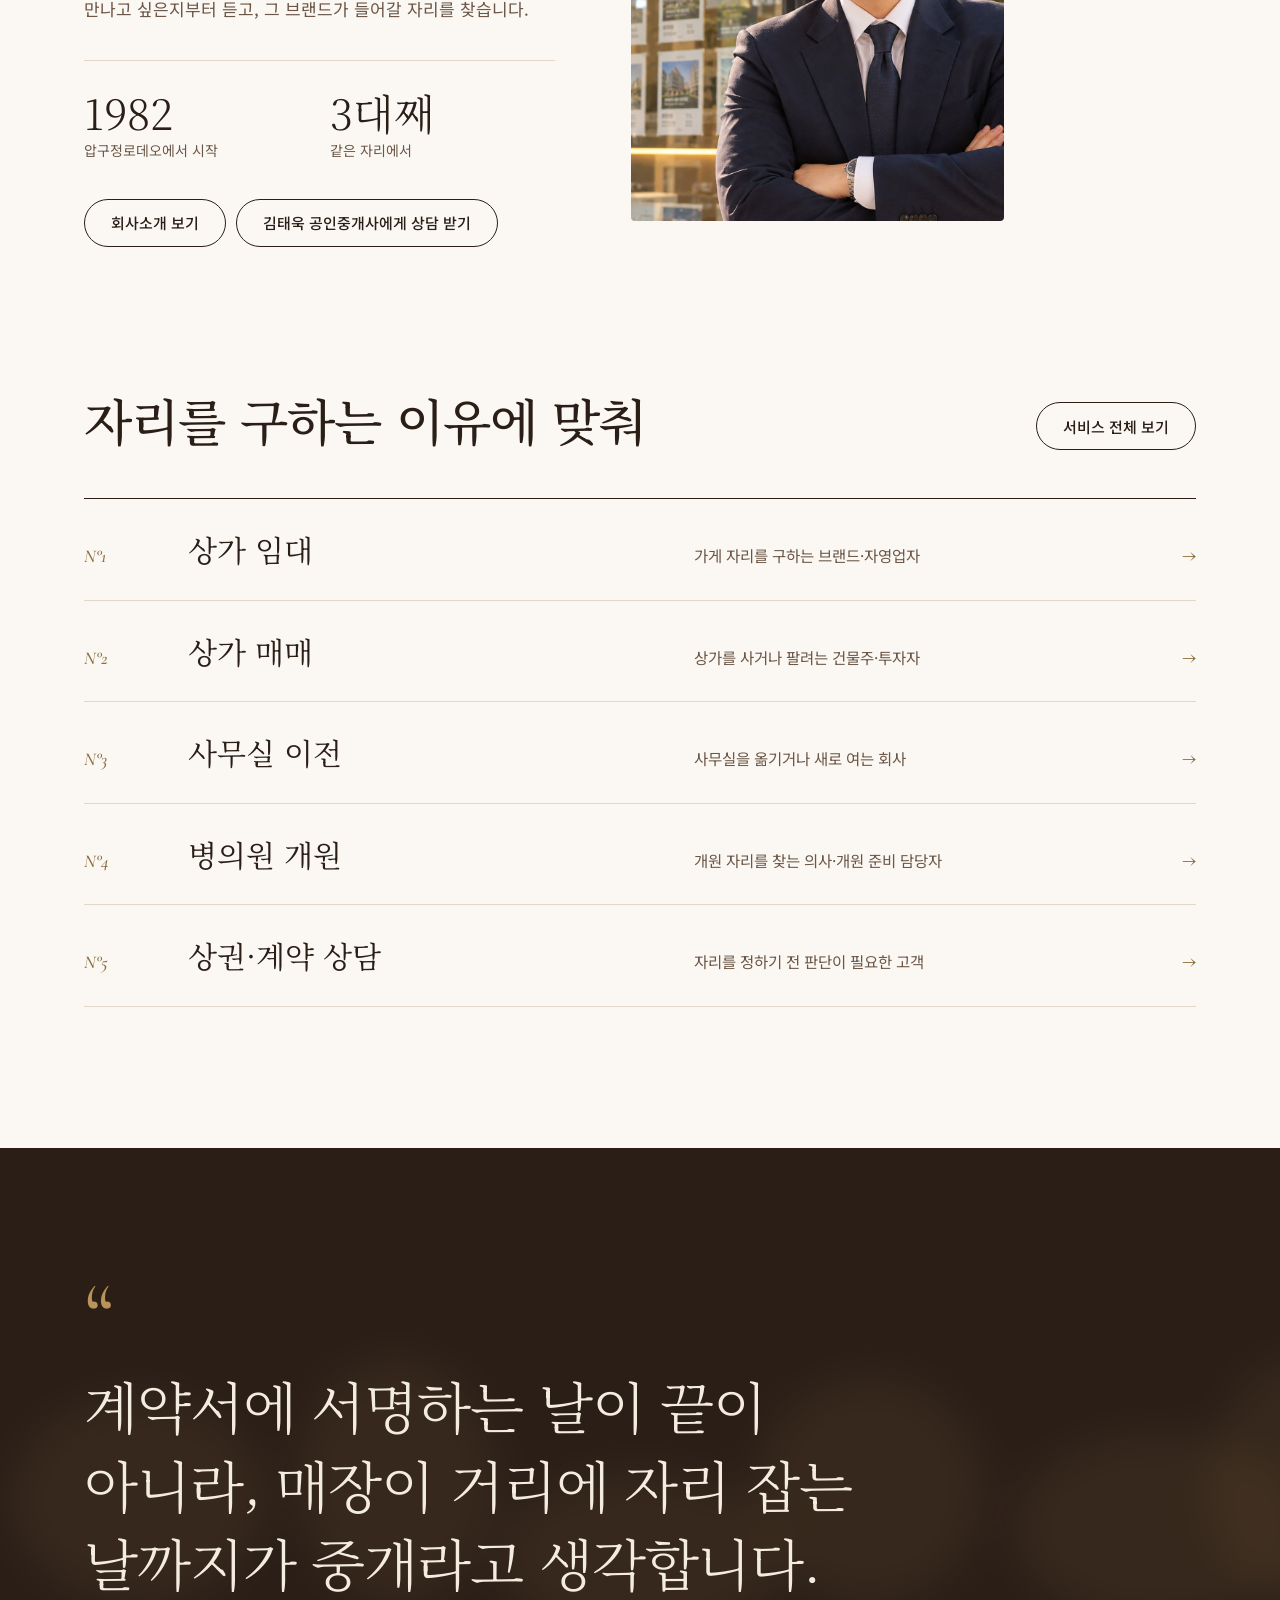
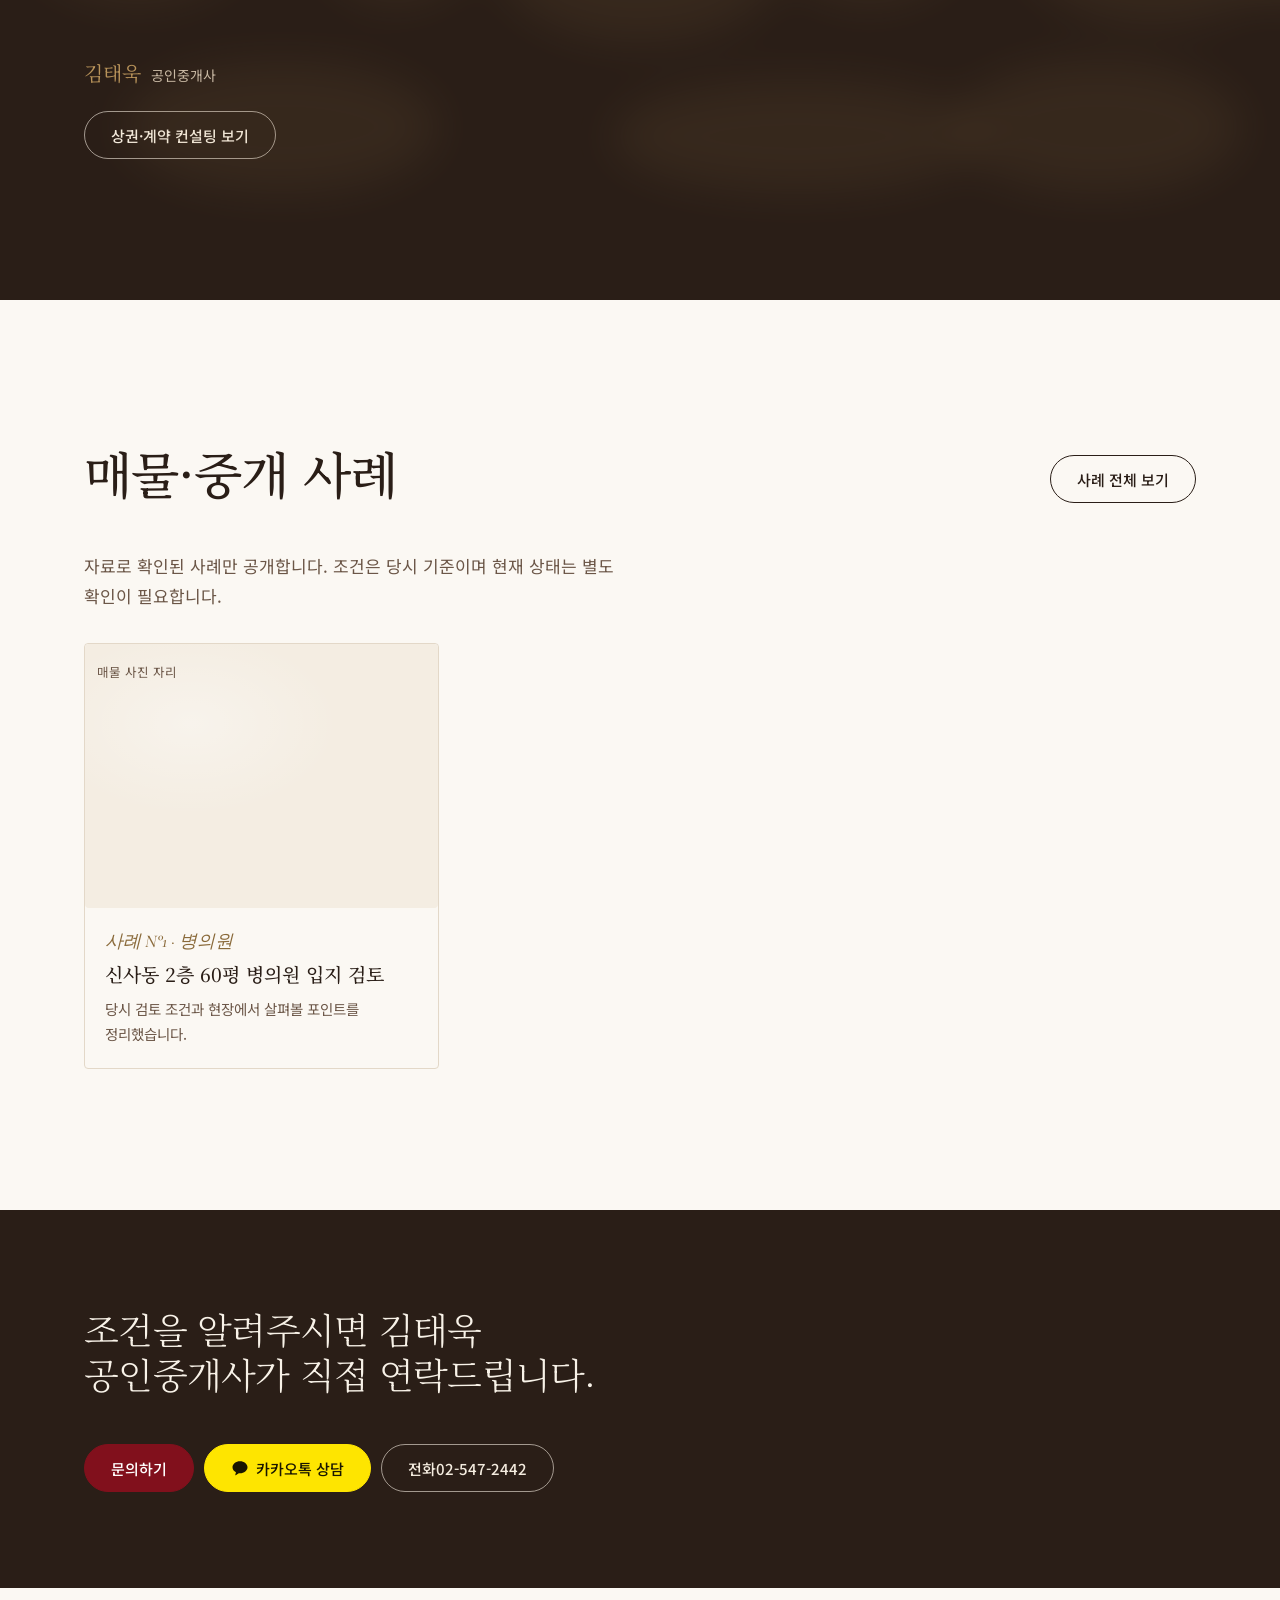
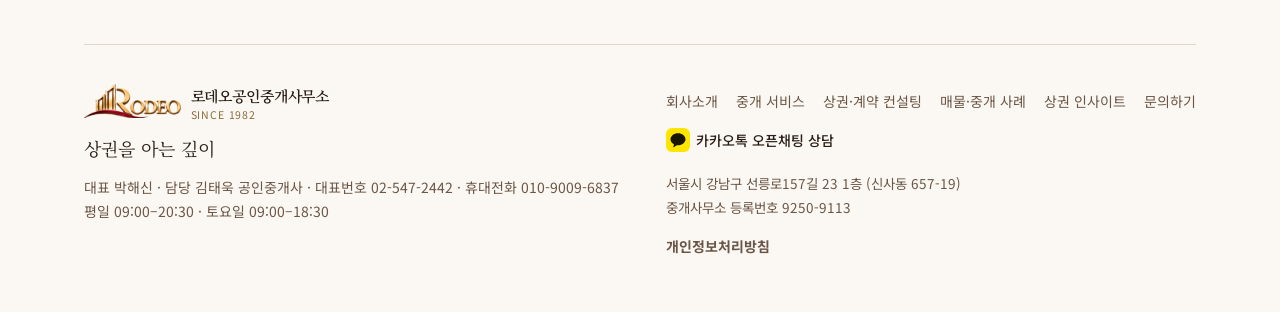
==== commit 3053d7f6: "카카오톡 오픈채팅 상담 연결: 상단·모바일 하단 바·첫 화면·문의 페이지·하단 상담 영역·푸터 Co-Authored-By: Claude Opus 5.5 <noreply@anthro" ====
--- a/index.html
+++ b/index.html
@@ -14,16 +14,16 @@
 <header class="site" id="top"><div class="wrap hd">
  <a class="logo" href="index.html" aria-label="로데오공인중개사무소 홈"><img src="media/logo-rodeo.png" alt="RODEO" width="114" height="40"><span class="lt"><span data-site="name">로데오공인중개사무소</span><small data-site="since">SINCE 1982</small></span></a>
  <nav class="main" aria-label="주 메뉴"><a href="about.html">회사소개</a><a href="services.html">중개 서비스</a><a href="consulting.html">상권·계약 컨설팅</a><a href="projects.html">매물·중개 사례</a><a href="insights.html">상권 인사이트</a><a href="contact.html">문의하기</a></nav>
- <div class="hd-r"><a class="btn cta" href="contact.html">상담 문의</a><button class="menu-btn" id="menuBtn" aria-expanded="false" aria-controls="drawer">메뉴</button></div>
+ <div class="hd-r"><a class="btn kakao" data-kakao href="https://open.kakao.com/o/se3nXtYi" target="_blank" rel="noopener"><svg class="ki" viewBox="0 0 24 24" aria-hidden="true"><path d="M12 3C6.5 3 2 6.6 2 11c0 2.8 1.8 5.3 4.6 6.7L5.7 21.2c-.1.3.3.6.6.4l4.1-2.7c.5.1 1 .1 1.6.1 5.5 0 10-3.6 10-8S17.5 3 12 3z" fill="currentColor"/></svg><span>카톡 상담</span></a><a class="btn cta" href="contact.html">상담 문의</a><button class="menu-btn" id="menuBtn" aria-expanded="false" aria-controls="drawer">메뉴</button></div>
 </div></header>
-<div class="drawer" id="drawer"><a href="index.html">홈</a><a href="about.html">회사소개</a><a href="services.html">중개 서비스</a><a href="consulting.html">상권·계약 컨설팅</a><a href="projects.html">매물·중개 사례</a><a href="insights.html">상권 인사이트</a><a href="contact.html">문의하기</a><a class="btn cta" href="contact.html">상담 문의</a></div>
+<div class="drawer" id="drawer"><a href="index.html">홈</a><a href="about.html">회사소개</a><a href="services.html">중개 서비스</a><a href="consulting.html">상권·계약 컨설팅</a><a href="projects.html">매물·중개 사례</a><a href="insights.html">상권 인사이트</a><a href="contact.html">문의하기</a><a class="btn kakao" data-kakao href="https://open.kakao.com/o/se3nXtYi" target="_blank" rel="noopener"><svg class="ki" viewBox="0 0 24 24" aria-hidden="true"><path d="M12 3C6.5 3 2 6.6 2 11c0 2.8 1.8 5.3 4.6 6.7L5.7 21.2c-.1.3.3.6.6.4l4.1-2.7c.5.1 1 .1 1.6.1 5.5 0 10-3.6 10-8S17.5 3 12 3z" fill="currentColor"/></svg><span>카카오톡으로 상담하기</span></a><a class="btn cta" href="contact.html">상담 문의</a></div>
 <main>
 <section class="hero" aria-labelledby="hTitle">
  <div class="wrap">
   <p class="place" id="hEyebrow"></p>
   <h1 id="hTitle"></h1>
   <div class="hero-row"><p class="lead" id="hLead"></p>
-   <div class="acts"><a class="btn cta" href="contact.html">상담 문의하기</a><a class="btn" href="services.html">중개 서비스 보기</a></div></div>
+   <div class="acts"><a class="btn cta" href="contact.html">상담 문의하기</a><a class="btn kakao" data-kakao href="https://open.kakao.com/o/se3nXtYi" target="_blank" rel="noopener"><svg class="ki" viewBox="0 0 24 24" aria-hidden="true"><path d="M12 3C6.5 3 2 6.6 2 11c0 2.8 1.8 5.3 4.6 6.7L5.7 21.2c-.1.3.3.6.6.4l4.1-2.7c.5.1 1 .1 1.6.1 5.5 0 10-3.6 10-8S17.5 3 12 3z" fill="currentColor"/></svg><span>카카오톡 상담</span></a><a class="btn" href="services.html">중개 서비스 보기</a></div></div>
  </div>
  <div class="street" role="img" aria-label="가로수 그늘이 드리운 압구정로데오 상가 거리 그림"><svg viewBox="0 80 1440 440" preserveAspectRatio="xMidYMax slice" aria-hidden="true">
    <defs>
@@ -79,13 +79,13 @@
  <div class="cases" id="homeCases" style="margin-top:32px"></div>
 </div></section>
 <section class="ctaband"><div class="wrap ctab"><h2>조건을 알려주시면 김태욱 공인중개사가 직접 연락드립니다.</h2>
-<div class="acts"><a class="btn cta" href="contact.html">문의하기</a><a class="btn light" data-tel href="tel:025472442">전화 <span data-site="phone">02-547-2442</span></a></div></div></section>
+<div class="acts"><a class="btn cta" href="contact.html">문의하기</a><a class="btn kakao" data-kakao href="https://open.kakao.com/o/se3nXtYi" target="_blank" rel="noopener"><svg class="ki" viewBox="0 0 24 24" aria-hidden="true"><path d="M12 3C6.5 3 2 6.6 2 11c0 2.8 1.8 5.3 4.6 6.7L5.7 21.2c-.1.3.3.6.6.4l4.1-2.7c.5.1 1 .1 1.6.1 5.5 0 10-3.6 10-8S17.5 3 12 3z" fill="currentColor"/></svg><span>카카오톡 상담</span></a><a class="btn light" data-tel href="tel:025472442">전화 <span data-site="phone">02-547-2442</span></a></div></div></section>
 </main>
 <footer><div class="wrap"><div class="ft">
  <div><a class="logo" href="index.html" aria-label="로데오공인중개사무소 홈"><img src="media/logo-rodeo.png" alt="RODEO" width="114" height="40"><span class="lt"><span data-site="name">로데오공인중개사무소</span><small data-site="since">SINCE 1982</small></span></a><p class="slogan" data-site="slogan">상권을 아는 깊이</p><p>대표 <span data-site="representative">박해신</span> · 담당 <span data-site="broker">김태욱</span> 공인중개사 · 대표번호 <a data-tel href="tel:025472442" data-site="phone">02-547-2442</a> · 휴대전화 <span data-site="mobile">010-9009-6837</span><br><span data-site="hours">평일 09:00–20:30 · 토요일 09:00–18:30</span></p></div>
- <div><nav aria-label="하단 메뉴"><a href="about.html">회사소개</a><a href="services.html">중개 서비스</a><a href="consulting.html">상권·계약 컨설팅</a><a href="projects.html">매물·중개 사례</a><a href="insights.html">상권 인사이트</a><a href="contact.html">문의하기</a></nav><p class="legal" id="legal"></p><p><a href="privacy.html"><b>개인정보처리방침</b></a></p></div>
+ <div><nav aria-label="하단 메뉴"><a href="about.html">회사소개</a><a href="services.html">중개 서비스</a><a href="consulting.html">상권·계약 컨설팅</a><a href="projects.html">매물·중개 사례</a><a href="insights.html">상권 인사이트</a><a href="contact.html">문의하기</a></nav><p><a class="klink" data-kakao href="https://open.kakao.com/o/se3nXtYi" target="_blank" rel="noopener"><svg class="ki" viewBox="0 0 24 24" aria-hidden="true"><path d="M12 3C6.5 3 2 6.6 2 11c0 2.8 1.8 5.3 4.6 6.7L5.7 21.2c-.1.3.3.6.6.4l4.1-2.7c.5.1 1 .1 1.6.1 5.5 0 10-3.6 10-8S17.5 3 12 3z" fill="currentColor"/></svg>카카오톡 오픈채팅 상담</a></p><p class="legal" id="legal"></p><p><a href="privacy.html"><b>개인정보처리방침</b></a></p></div>
 </div></div></footer>
-<div class="bar"><a class="btn" data-tel href="tel:025472442">전화하기</a><a class="btn cta" href="contact.html">상담 문의</a></div>
+<div class="bar"><a class="btn" data-tel href="tel:025472442">전화</a><a class="btn kakao" data-kakao href="https://open.kakao.com/o/se3nXtYi" target="_blank" rel="noopener"><svg class="ki" viewBox="0 0 24 24" aria-hidden="true"><path d="M12 3C6.5 3 2 6.6 2 11c0 2.8 1.8 5.3 4.6 6.7L5.7 21.2c-.1.3.3.6.6.4l4.1-2.7c.5.1 1 .1 1.6.1 5.5 0 10-3.6 10-8S17.5 3 12 3z" fill="currentColor"/></svg><span>카톡 상담</span></a><a class="btn cta" href="contact.html">상담 신청</a></div>
 <script src="assets/site.js"></script>
 </body>
 </html>
--- a/assets/site.css
+++ b/assets/site.css
@@ -279,6 +279,18 @@
 .lb-in img{width:100%;max-height:82vh;object-fit:contain;display:block;border-radius:4px;background:#F4EDE2}
 footer .logo img{height:34px}
 [hidden]{display:none!important}
+.btn.kakao{background:#FEE500;border-color:#FEE500;color:#191600;gap:7px}.btn.kakao:hover{background:#F5DC00;border-color:#F5DC00;color:#191600}
+.ki{width:18px;height:18px;flex:none}
+nav.main{gap:24px}nav.main a{white-space:nowrap;font-size:14.5px}.hd-r{gap:8px}.hd-r .btn{padding:0 18px;min-height:44px}
+@media(max-width:1300px){header.site .logo .lt{display:none}}
+@media(max-width:1120px){nav.main,.hd-r .btn{display:none}.menu-btn{display:inline-flex;align-items:center}}
+.klink{display:inline-flex;align-items:center;gap:6px;font-weight:500;color:var(--ink)}.klink .ki{color:#191600;background:#FEE500;border-radius:6px;padding:3px;width:24px;height:24px}
+.kcard{display:flex;align-items:center;gap:14px;background:#FEE500;color:#191600;border-radius:12px;padding:18px 20px;margin-bottom:28px;min-height:72px}
+.kcard .ki{width:34px;height:34px}.kcard span{display:flex;flex-direction:column;flex:1}.kcard b{font:600 18px var(--sans)}.kcard small{font-size:13.5px;opacity:.8}
+.kcard em{font-style:normal;font-weight:600;font-size:14px;background:#191600;color:#FEE500;border-radius:999px;padding:6px 14px}
+.kcard:hover{background:#F5DC00}
+.drawer .btn.kakao{margin-top:24px}.drawer .btn.kakao+.btn{margin-top:10px}
+@media(max-width:600px){.bar{grid-template-columns:.8fr 1.1fr 1.1fr!important}.bar .btn{padding:0 10px;font-size:14px}}
 [data-site=phone],[data-site=mobile]{white-space:nowrap}
 .done:not([hidden]){display:block}
 .hp{position:absolute;left:-9999px;width:1px;height:1px;overflow:hidden}
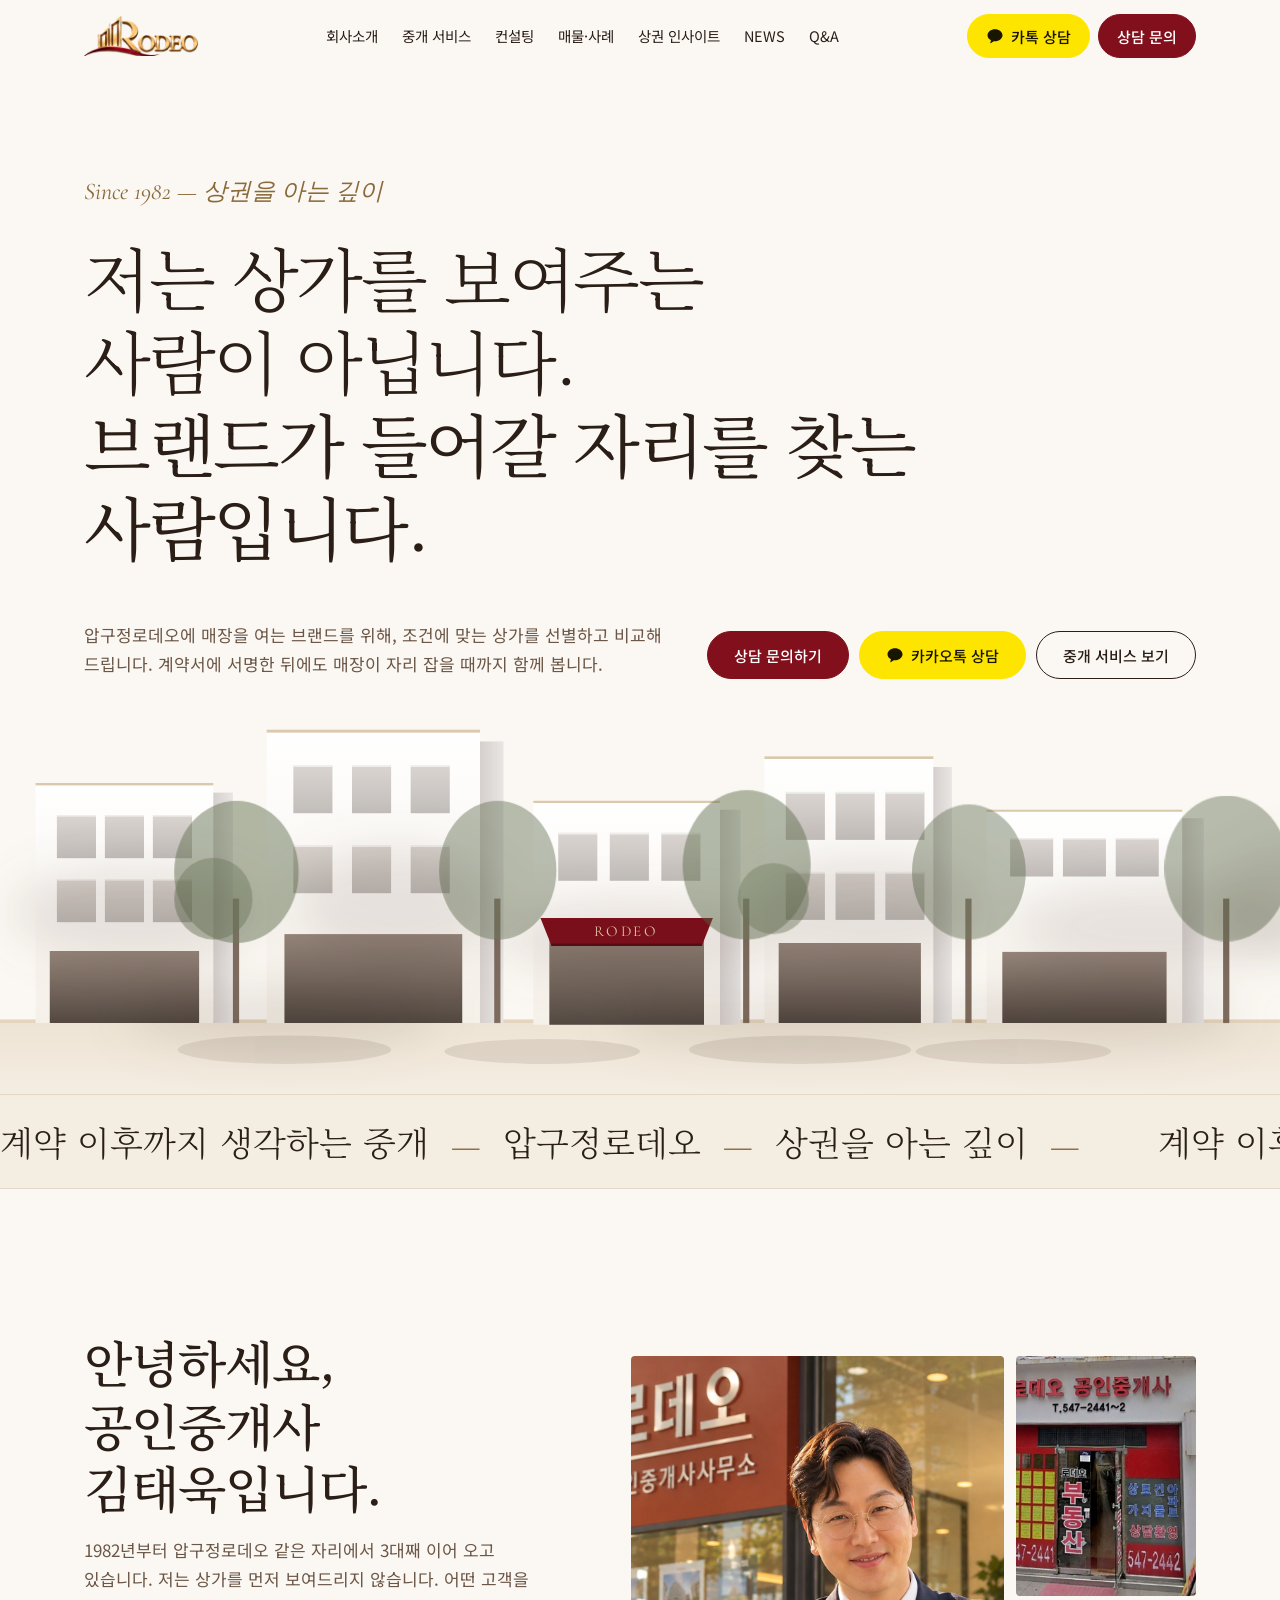
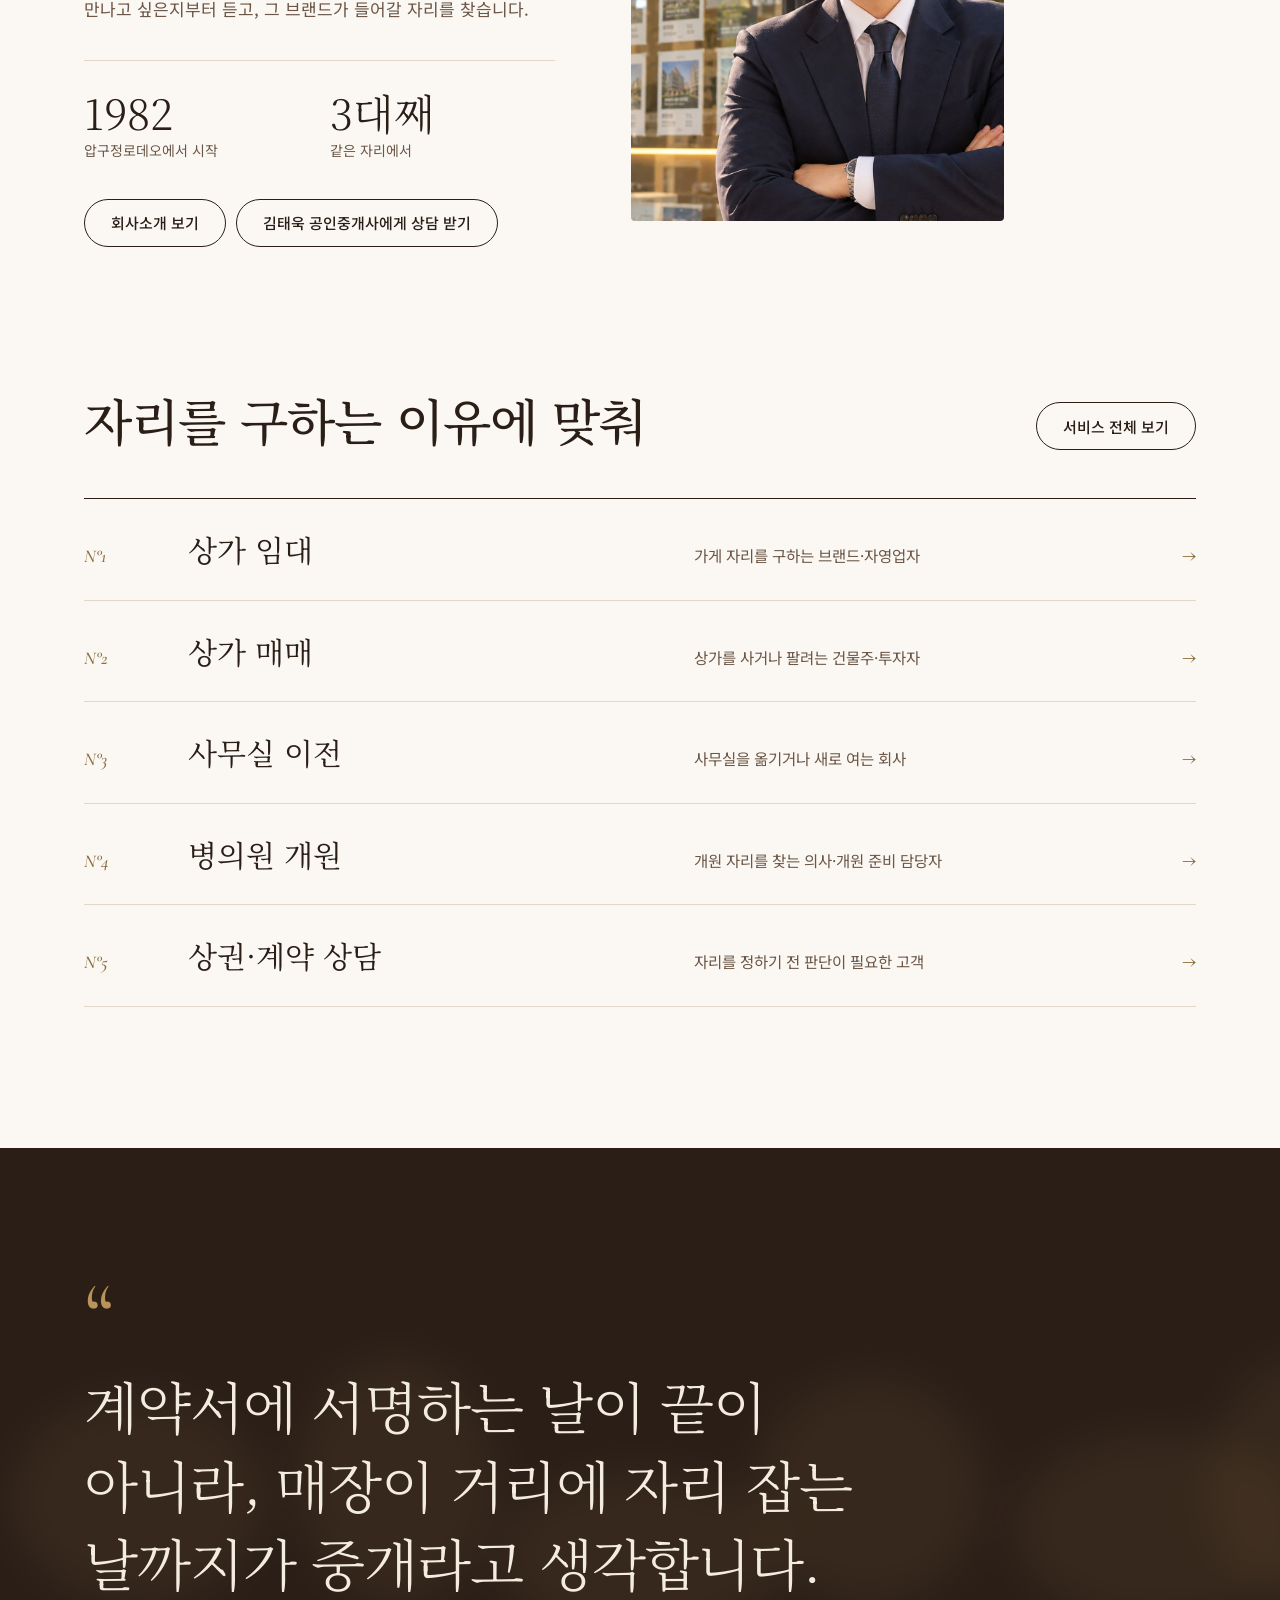
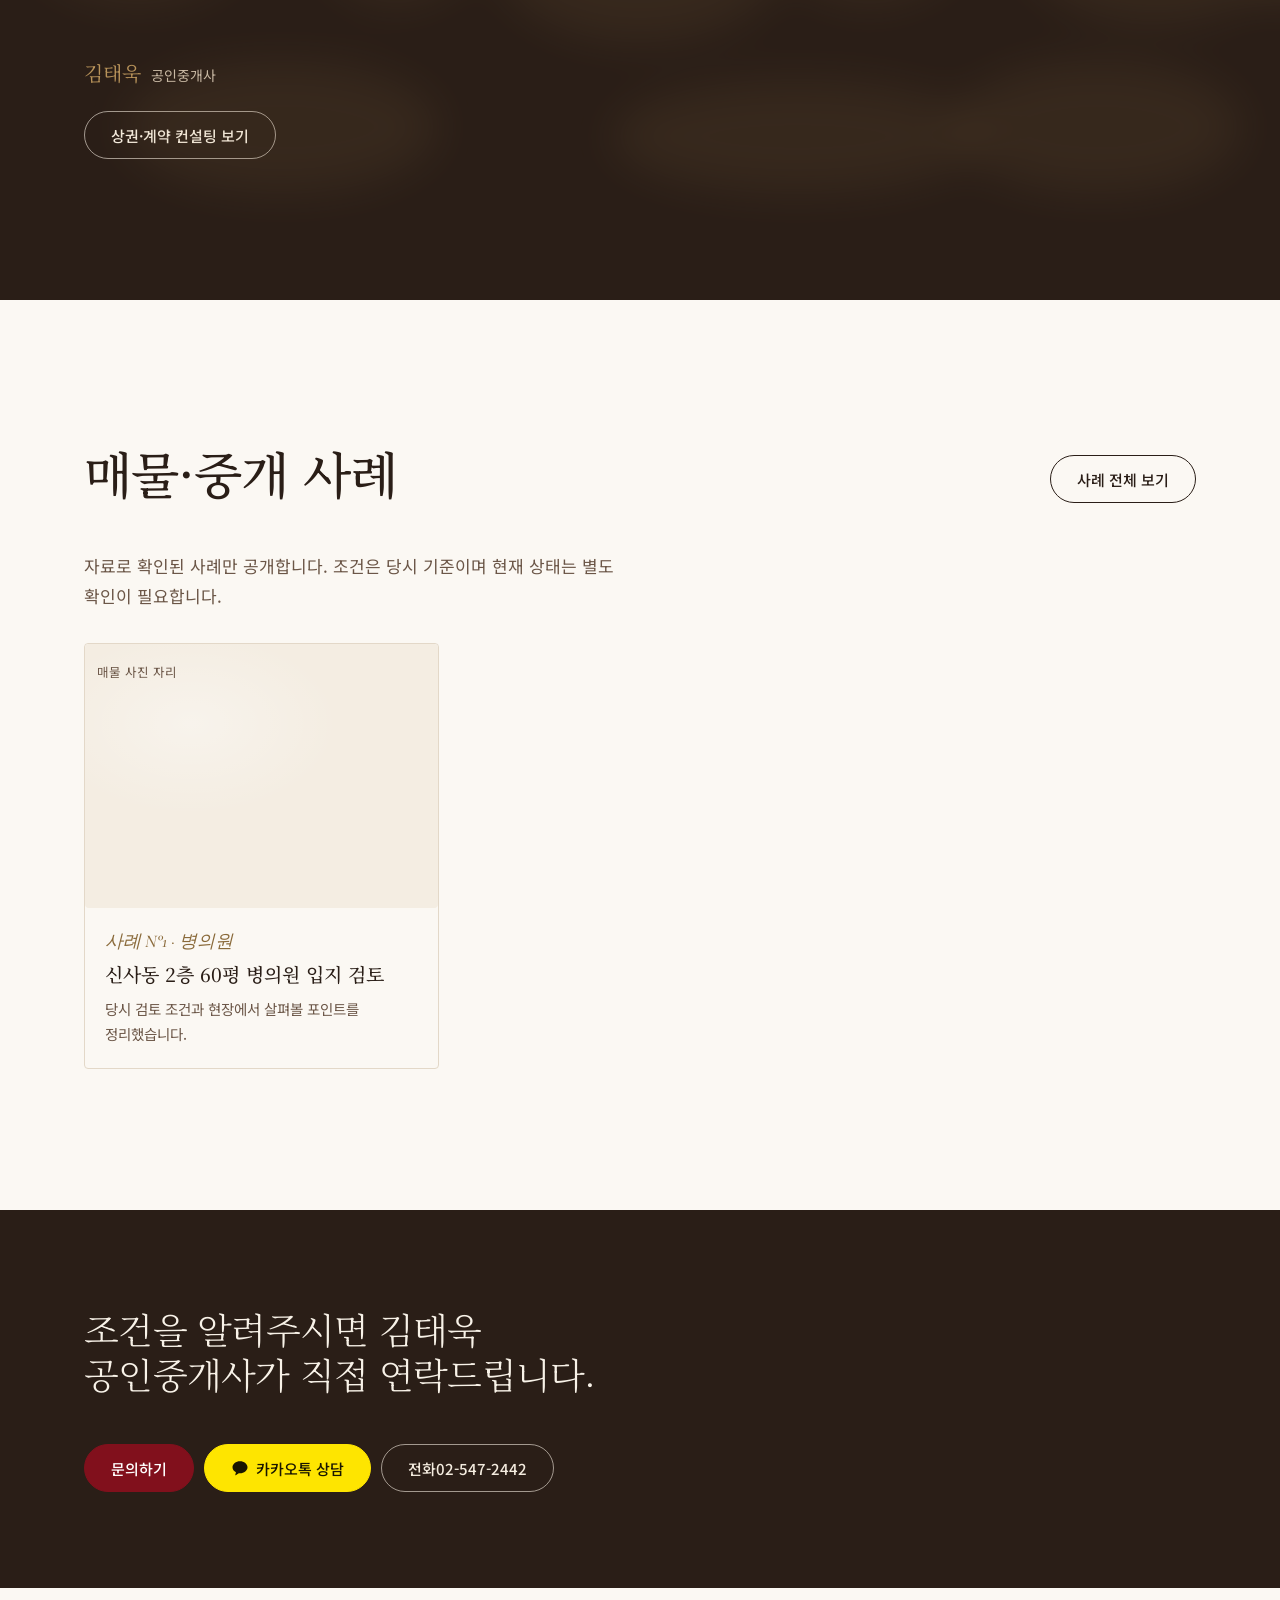
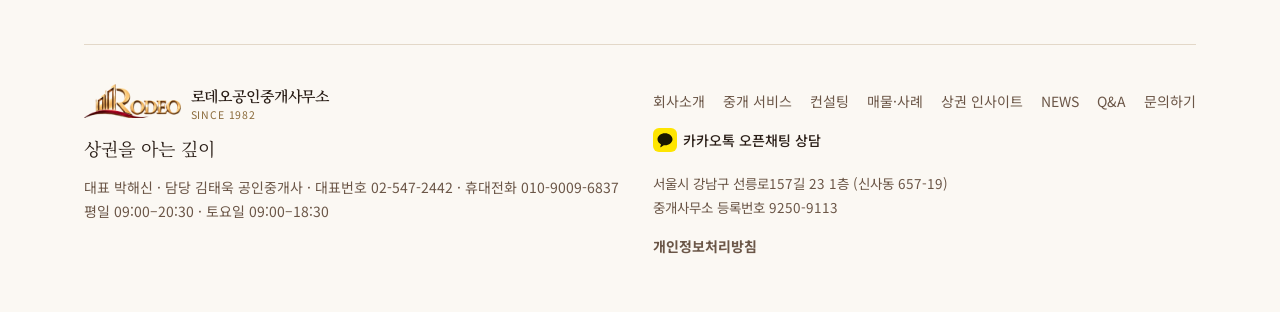
==== commit fa0fef06: "NEWS·Q&A 페이지 추가: 자주 묻는 질문 아코디언, 질문 접수(질문 탭), 부동산 소식+현장의 한마디 Co-Authored-By: Claude Opus 5.5 <noreply" ====
--- a/index.html
+++ b/index.html
@@ -13,10 +13,10 @@
 <body data-page="home">
 <header class="site" id="top"><div class="wrap hd">
  <a class="logo" href="index.html" aria-label="로데오공인중개사무소 홈"><img src="media/logo-rodeo.png" alt="RODEO" width="114" height="40"><span class="lt"><span data-site="name">로데오공인중개사무소</span><small data-site="since">SINCE 1982</small></span></a>
- <nav class="main" aria-label="주 메뉴"><a href="about.html">회사소개</a><a href="services.html">중개 서비스</a><a href="consulting.html">상권·계약 컨설팅</a><a href="projects.html">매물·중개 사례</a><a href="insights.html">상권 인사이트</a><a href="contact.html">문의하기</a></nav>
+ <nav class="main" aria-label="주 메뉴"><a href="about.html">회사소개</a><a href="services.html">중개 서비스</a><a href="consulting.html">컨설팅</a><a href="projects.html">매물·사례</a><a href="insights.html">상권 인사이트</a><a href="news.html">NEWS</a><a href="qna.html">Q&amp;A</a></nav>
  <div class="hd-r"><a class="btn kakao" data-kakao href="https://open.kakao.com/o/se3nXtYi" target="_blank" rel="noopener"><svg class="ki" viewBox="0 0 24 24" aria-hidden="true"><path d="M12 3C6.5 3 2 6.6 2 11c0 2.8 1.8 5.3 4.6 6.7L5.7 21.2c-.1.3.3.6.6.4l4.1-2.7c.5.1 1 .1 1.6.1 5.5 0 10-3.6 10-8S17.5 3 12 3z" fill="currentColor"/></svg><span>카톡 상담</span></a><a class="btn cta" href="contact.html">상담 문의</a><button class="menu-btn" id="menuBtn" aria-expanded="false" aria-controls="drawer">메뉴</button></div>
 </div></header>
-<div class="drawer" id="drawer"><a href="index.html">홈</a><a href="about.html">회사소개</a><a href="services.html">중개 서비스</a><a href="consulting.html">상권·계약 컨설팅</a><a href="projects.html">매물·중개 사례</a><a href="insights.html">상권 인사이트</a><a href="contact.html">문의하기</a><a class="btn kakao" data-kakao href="https://open.kakao.com/o/se3nXtYi" target="_blank" rel="noopener"><svg class="ki" viewBox="0 0 24 24" aria-hidden="true"><path d="M12 3C6.5 3 2 6.6 2 11c0 2.8 1.8 5.3 4.6 6.7L5.7 21.2c-.1.3.3.6.6.4l4.1-2.7c.5.1 1 .1 1.6.1 5.5 0 10-3.6 10-8S17.5 3 12 3z" fill="currentColor"/></svg><span>카카오톡으로 상담하기</span></a><a class="btn cta" href="contact.html">상담 문의</a></div>
+<div class="drawer" id="drawer"><a href="index.html">홈</a><a href="about.html">회사소개</a><a href="services.html">중개 서비스</a><a href="consulting.html">컨설팅</a><a href="projects.html">매물·사례</a><a href="insights.html">상권 인사이트</a><a href="news.html">NEWS</a><a href="qna.html">Q&amp;A</a><a href="contact.html">문의하기</a><a class="btn kakao" data-kakao href="https://open.kakao.com/o/se3nXtYi" target="_blank" rel="noopener"><svg class="ki" viewBox="0 0 24 24" aria-hidden="true"><path d="M12 3C6.5 3 2 6.6 2 11c0 2.8 1.8 5.3 4.6 6.7L5.7 21.2c-.1.3.3.6.6.4l4.1-2.7c.5.1 1 .1 1.6.1 5.5 0 10-3.6 10-8S17.5 3 12 3z" fill="currentColor"/></svg><span>카카오톡으로 상담하기</span></a><a class="btn cta" href="contact.html">상담 문의</a></div>
 <main>
 <section class="hero" aria-labelledby="hTitle">
  <div class="wrap">
@@ -83,7 +83,7 @@
 </main>
 <footer><div class="wrap"><div class="ft">
  <div><a class="logo" href="index.html" aria-label="로데오공인중개사무소 홈"><img src="media/logo-rodeo.png" alt="RODEO" width="114" height="40"><span class="lt"><span data-site="name">로데오공인중개사무소</span><small data-site="since">SINCE 1982</small></span></a><p class="slogan" data-site="slogan">상권을 아는 깊이</p><p>대표 <span data-site="representative">박해신</span> · 담당 <span data-site="broker">김태욱</span> 공인중개사 · 대표번호 <a data-tel href="tel:025472442" data-site="phone">02-547-2442</a> · 휴대전화 <span data-site="mobile">010-9009-6837</span><br><span data-site="hours">평일 09:00–20:30 · 토요일 09:00–18:30</span></p></div>
- <div><nav aria-label="하단 메뉴"><a href="about.html">회사소개</a><a href="services.html">중개 서비스</a><a href="consulting.html">상권·계약 컨설팅</a><a href="projects.html">매물·중개 사례</a><a href="insights.html">상권 인사이트</a><a href="contact.html">문의하기</a></nav><p><a class="klink" data-kakao href="https://open.kakao.com/o/se3nXtYi" target="_blank" rel="noopener"><svg class="ki" viewBox="0 0 24 24" aria-hidden="true"><path d="M12 3C6.5 3 2 6.6 2 11c0 2.8 1.8 5.3 4.6 6.7L5.7 21.2c-.1.3.3.6.6.4l4.1-2.7c.5.1 1 .1 1.6.1 5.5 0 10-3.6 10-8S17.5 3 12 3z" fill="currentColor"/></svg>카카오톡 오픈채팅 상담</a></p><p class="legal" id="legal"></p><p><a href="privacy.html"><b>개인정보처리방침</b></a></p></div>
+ <div><nav aria-label="하단 메뉴"><a href="about.html">회사소개</a><a href="services.html">중개 서비스</a><a href="consulting.html">컨설팅</a><a href="projects.html">매물·사례</a><a href="insights.html">상권 인사이트</a><a href="news.html">NEWS</a><a href="qna.html">Q&amp;A</a><a href="contact.html">문의하기</a></nav><p><a class="klink" data-kakao href="https://open.kakao.com/o/se3nXtYi" target="_blank" rel="noopener"><svg class="ki" viewBox="0 0 24 24" aria-hidden="true"><path d="M12 3C6.5 3 2 6.6 2 11c0 2.8 1.8 5.3 4.6 6.7L5.7 21.2c-.1.3.3.6.6.4l4.1-2.7c.5.1 1 .1 1.6.1 5.5 0 10-3.6 10-8S17.5 3 12 3z" fill="currentColor"/></svg>카카오톡 오픈채팅 상담</a></p><p class="legal" id="legal"></p><p><a href="privacy.html"><b>개인정보처리방침</b></a></p></div>
 </div></div></footer>
 <div class="bar"><a class="btn" data-tel href="tel:025472442">전화</a><a class="btn kakao" data-kakao href="https://open.kakao.com/o/se3nXtYi" target="_blank" rel="noopener"><svg class="ki" viewBox="0 0 24 24" aria-hidden="true"><path d="M12 3C6.5 3 2 6.6 2 11c0 2.8 1.8 5.3 4.6 6.7L5.7 21.2c-.1.3.3.6.6.4l4.1-2.7c.5.1 1 .1 1.6.1 5.5 0 10-3.6 10-8S17.5 3 12 3z" fill="currentColor"/></svg><span>카톡 상담</span></a><a class="btn cta" href="contact.html">상담 신청</a></div>
 <script src="assets/site.js"></script>
--- a/assets/site.css
+++ b/assets/site.css
@@ -282,8 +282,12 @@
 .btn.kakao{background:#FEE500;border-color:#FEE500;color:#191600;gap:7px}.btn.kakao:hover{background:#F5DC00;border-color:#F5DC00;color:#191600}
 .ki{width:18px;height:18px;flex:none}
 nav.main{gap:24px}nav.main a{white-space:nowrap;font-size:14.5px}.hd-r{gap:8px}.hd-r .btn{padding:0 18px;min-height:44px}
-@media(max-width:1300px){header.site .logo .lt{display:none}}
-@media(max-width:1120px){nav.main,.hd-r .btn{display:none}.menu-btn{display:inline-flex;align-items:center}}
+@media(max-width:1560px){header.site .logo .lt{display:none}}
+@media(max-width:1120px){nav.main,.hd-r .btn{display:none}.menu-btn{display:inline-flex;align-items:center}
+ .hd-r .btn.kakao{display:inline-flex}
+ .bar{display:grid;grid-template-columns:.8fr 1.1fr 1.1fr;gap:8px;position:fixed;left:0;right:0;bottom:0;z-index:18;padding:10px 14px calc(10px + env(safe-area-inset-bottom));background:var(--bg);border-top:1px solid var(--line)}
+ footer{padding-bottom:110px}}
+@media(max-width:420px){.hd-r .btn.kakao span{display:none}.hd-r .btn.kakao{padding:0 12px}.hd-r .btn.kakao::after{content:"카톡";font-weight:500}}
 .klink{display:inline-flex;align-items:center;gap:6px;font-weight:500;color:var(--ink)}.klink .ki{color:#191600;background:#FEE500;border-radius:6px;padding:3px;width:24px;height:24px}
 .kcard{display:flex;align-items:center;gap:14px;background:#FEE500;color:#191600;border-radius:12px;padding:18px 20px;margin-bottom:28px;min-height:72px}
 .kcard .ki{width:34px;height:34px}.kcard span{display:flex;flex-direction:column;flex:1}.kcard b{font:600 18px var(--sans)}.kcard small{font-size:13.5px;opacity:.8}
@@ -302,4 +306,68 @@
 .done h3{font:500 24px var(--serif);margin:0 0 8px}
 .legal{font-size:13.5px}
 .policy{max-width:820px}.policy h2{font:500 22px var(--serif)!important;margin:40px 0 12px}.policy table{width:100%;min-width:560px;border-collapse:collapse;font-size:14.5px;margin:8px 0}.policy th,.policy td{border-bottom:1px solid var(--line);padding:10px 8px;text-align:left;vertical-align:top}.policy th{color:var(--gold-ink);font-weight:500}.policy p,.policy li{color:var(--soft)}
+
+.rec{background:#2A1E17;color:#F4ECDF;overflow:hidden}
+.rec .eyebrow{color:#D2B07A}.rec h2{color:#F8F2E8}.rec .lead{color:#C9B9A4}
+.rec-head{display:flex;flex-wrap:wrap;justify-content:space-between;align-items:flex-end;gap:24px;margin-bottom:28px}
+.rec-filter{display:flex;gap:8px}.rec-filter button{min-height:44px;padding:0 18px;border-radius:999px;border:1px solid rgba(244,236,223,.35);background:none;color:#F4ECDF;font:15px var(--sans);cursor:pointer}
+.rec-filter button[aria-pressed=true]{background:#F4ECDF;color:#2A1E17}
+.demo-banner{background:#B8935A;color:#2A1E17;padding:10px 16px;border-radius:8px;font-size:14px;font-weight:500}
+.years{display:flex;gap:clamp(16px,4vw,56px);align-items:flex-end;overflow-x:auto;scrollbar-width:none;padding:8px 0 4px;border-bottom:1px solid rgba(184,147,90,.35)}
+.years::-webkit-scrollbar{display:none}
+.yr{all:unset;cursor:pointer;font:300 clamp(40px,5.4vw,80px)/1 var(--serif);letter-spacing:-.04em;color:transparent;-webkit-text-stroke:1px rgba(210,176,122,.6);transition:font-size .45s cubic-bezier(.2,.7,.1,1),color .35s,-webkit-text-stroke-color .35s;padding-bottom:10px;position:relative;flex:none}
+.yr:hover{-webkit-text-stroke-color:#D2B07A;font-size:clamp(46px,6.2vw,92px)}
+.yr[aria-selected=true]{color:#D2B07A;-webkit-text-stroke-color:#D2B07A;font-size:clamp(64px,10vw,140px)}
+.yr[aria-selected=true]::after{content:"";position:absolute;left:0;right:0;bottom:-5px;height:3px;background:#D2B07A}
+.yr:focus-visible{outline:2px solid #FEE500;outline-offset:6px}
+.yr small{display:block;font:500 13px var(--sans);letter-spacing:0;-webkit-text-stroke:0;color:#C9B9A4;margin-top:8px}
+.ysum{color:#C9B9A4;font-size:14.5px;margin:18px 0 8px;min-height:1.5em}
+.ledger{list-style:none;margin:0;padding:0}
+.mrow{display:grid;grid-template-columns:110px minmax(0,1fr);gap:24px;padding:26px 0;border-top:1px solid rgba(184,147,90,.25);opacity:0;transform:translateY(16px);animation:cascade .55s cubic-bezier(.2,.7,.1,1) forwards}
+.mrow .mo{font:300 44px/1 var(--serif);color:#F8F2E8}.mrow .mo small{font-size:15px;color:#C9B9A4;margin-left:2px}
+.deals{display:grid;grid-template-columns:repeat(auto-fill,minmax(240px,1fr));gap:14px}
+.deal{position:relative;background:rgba(244,236,223,.06);border:1px solid rgba(184,147,90,.25);border-radius:10px;padding:18px 18px 16px;transition:transform .25s,background .25s,border-color .25s}
+.deal::before{content:"";position:absolute;left:0;top:0;height:2px;width:0;background:#D2B07A;transition:width .35s}
+.deal:hover{transform:translateY(-3px);background:rgba(244,236,223,.1);border-color:rgba(210,176,122,.6)}.deal:hover::before{width:100%}
+.tags{display:flex;flex-wrap:wrap;gap:6px;margin-bottom:10px}
+.tag2{font-size:12.5px;font-weight:500;padding:3px 10px;border-radius:999px;background:rgba(244,236,223,.12);color:#F4ECDF}
+.tag2.lease{background:#3E5A45;color:#E3F1E6}.tag2.sale{background:#81101C;color:#FBE7E9}.tag2.sublease{background:#4A4A6A;color:#ECECF8}
+.deal h3{font:500 19px/1.4 var(--serif);margin:0 0 6px;color:#F8F2E8}
+.deal .where{font-size:14px;color:#C9B9A4;margin:0}.deal .nt{font-size:13.5px;color:#C9B9A4;margin:8px 0 0}
+.rec-empty{padding:40px 0 10px}.rec-empty b{display:block;font:300 clamp(64px,10vw,120px)/1 var(--serif);color:#D2B07A}.rec-empty p{color:#C9B9A4}
+@keyframes cascade{to{opacity:1;transform:none}}
+@media(max-width:600px){.mrow{grid-template-columns:minmax(0,1fr);gap:12px}.mrow .mo{font-size:34px}}
+@media(prefers-reduced-motion:reduce){.mrow{opacity:1;transform:none;animation:none}.yr{transition:none}}
+
+
+.chips2{display:flex;flex-wrap:wrap;gap:8px;margin-bottom:28px}
+.chips2 button{min-height:44px;padding:0 18px;border-radius:999px;border:1px solid var(--line);background:none;color:var(--ink);font:15px var(--sans);cursor:pointer}
+.chips2 button[aria-pressed=true]{background:var(--ink);color:var(--bg);border-color:var(--ink)}
+.nlist{list-style:none;margin:0;padding:0;border-top:1px solid var(--ink)}
+.nitem a{display:grid;grid-template-columns:120px minmax(0,1fr) 28px;gap:24px;padding:26px 0;border-bottom:1px solid var(--line);transition:background .25s,padding .25s}
+.nitem a:hover{background:var(--bg2);padding-left:12px}
+.nitem time{font:400 15px var(--sans);color:var(--soft)}.nitem .cat{display:inline-block;font-size:12.5px;font-weight:500;border-radius:999px;padding:3px 10px;margin-bottom:8px;background:var(--bg2);color:var(--ink)}
+.cat.policy{background:#E7ECF7;color:#1E3A6E}.cat.incident{background:#F6E1E1;color:#81101C}.cat.market{background:#EEE7D9;color:#5A4320}.cat.presale{background:#E6F1E8;color:#24451C}.cat.rodeo{background:#2A1E17;color:#F4ECDF}
+.nitem h3{font:500 21px/1.45 var(--serif);margin:0 0 6px}.nitem p{margin:0;color:var(--soft);font-size:15px}
+.nitem .op{margin-top:10px;font-size:14px;color:var(--ink);border-left:2px solid var(--gold);padding-left:10px}
+.nitem .ar{font:400 22px var(--latin);color:var(--gold-ink);align-self:center}
+.nempty b{display:block;font:300 clamp(56px,9vw,110px)/1 var(--latin);font-style:italic;color:var(--gold-ink)}.nempty p{color:var(--soft)}
+.opinion{margin:28px 0;background:#2A1E17;color:#F4ECDF;border-radius:12px;padding:24px 26px}
+.opinion .who{font:italic 400 18px var(--latin);color:#D2B07A;margin:0 0 8px}.opinion p{margin:0;font:400 18px/1.7 var(--serif)}
+.qtabs{display:flex;flex-wrap:wrap;gap:8px;margin-bottom:24px}
+.qtabs button{min-height:44px;padding:0 20px;border-radius:999px;border:1px solid var(--line);background:none;color:var(--ink);font:500 15px var(--sans);cursor:pointer}
+.qtabs button[aria-selected=true]{background:#2A1E17;color:#F4ECDF;border-color:#2A1E17}
+.faq{border-top:1px solid var(--ink)}
+.qa{border-bottom:1px solid var(--line);opacity:0;transform:translateY(12px);animation:cascade .5s cubic-bezier(.2,.7,.1,1) forwards}
+.qa button{all:unset;box-sizing:border-box;width:100%;display:grid;grid-template-columns:40px minmax(0,1fr) 28px;gap:12px;align-items:center;padding:22px 0;cursor:pointer;font:500 18px/1.5 var(--serif)}
+.qa button:focus-visible{outline:2px solid var(--cta);outline-offset:2px}
+.qa .qm{font:italic 500 22px var(--latin);color:var(--gold-ink)}
+.qa .pm{justify-self:end;width:22px;height:22px;position:relative}.qa .pm::before,.qa .pm::after{content:"";position:absolute;left:3px;right:3px;top:10px;height:2px;background:var(--ink);transition:transform .3s}
+.qa .pm::after{transform:rotate(90deg)}.qa.open .pm::after{transform:rotate(0)}
+.qa .ans{display:grid;grid-template-rows:0fr;transition:grid-template-rows .4s cubic-bezier(.2,.7,.1,1)}.qa.open .ans{grid-template-rows:1fr}
+.qa .ans>div{overflow:hidden}.qa .ans p{margin:0 0 22px 52px;color:var(--soft);font-size:16px;max-width:44em}
+.qa .ans .by{font-size:13.5px;color:var(--gold-ink);margin-top:-14px}
+@media(max-width:600px){.nitem a{grid-template-columns:minmax(0,1fr)}.nitem .ar{display:none}.qa .ans p{margin-left:0}}
+@media(prefers-reduced-motion:reduce){.qa{opacity:1;transform:none;animation:none}.qa .ans{transition:none}}
+
 .emblem{width:88px;height:auto;margin-bottom:12px;border-radius:8px}
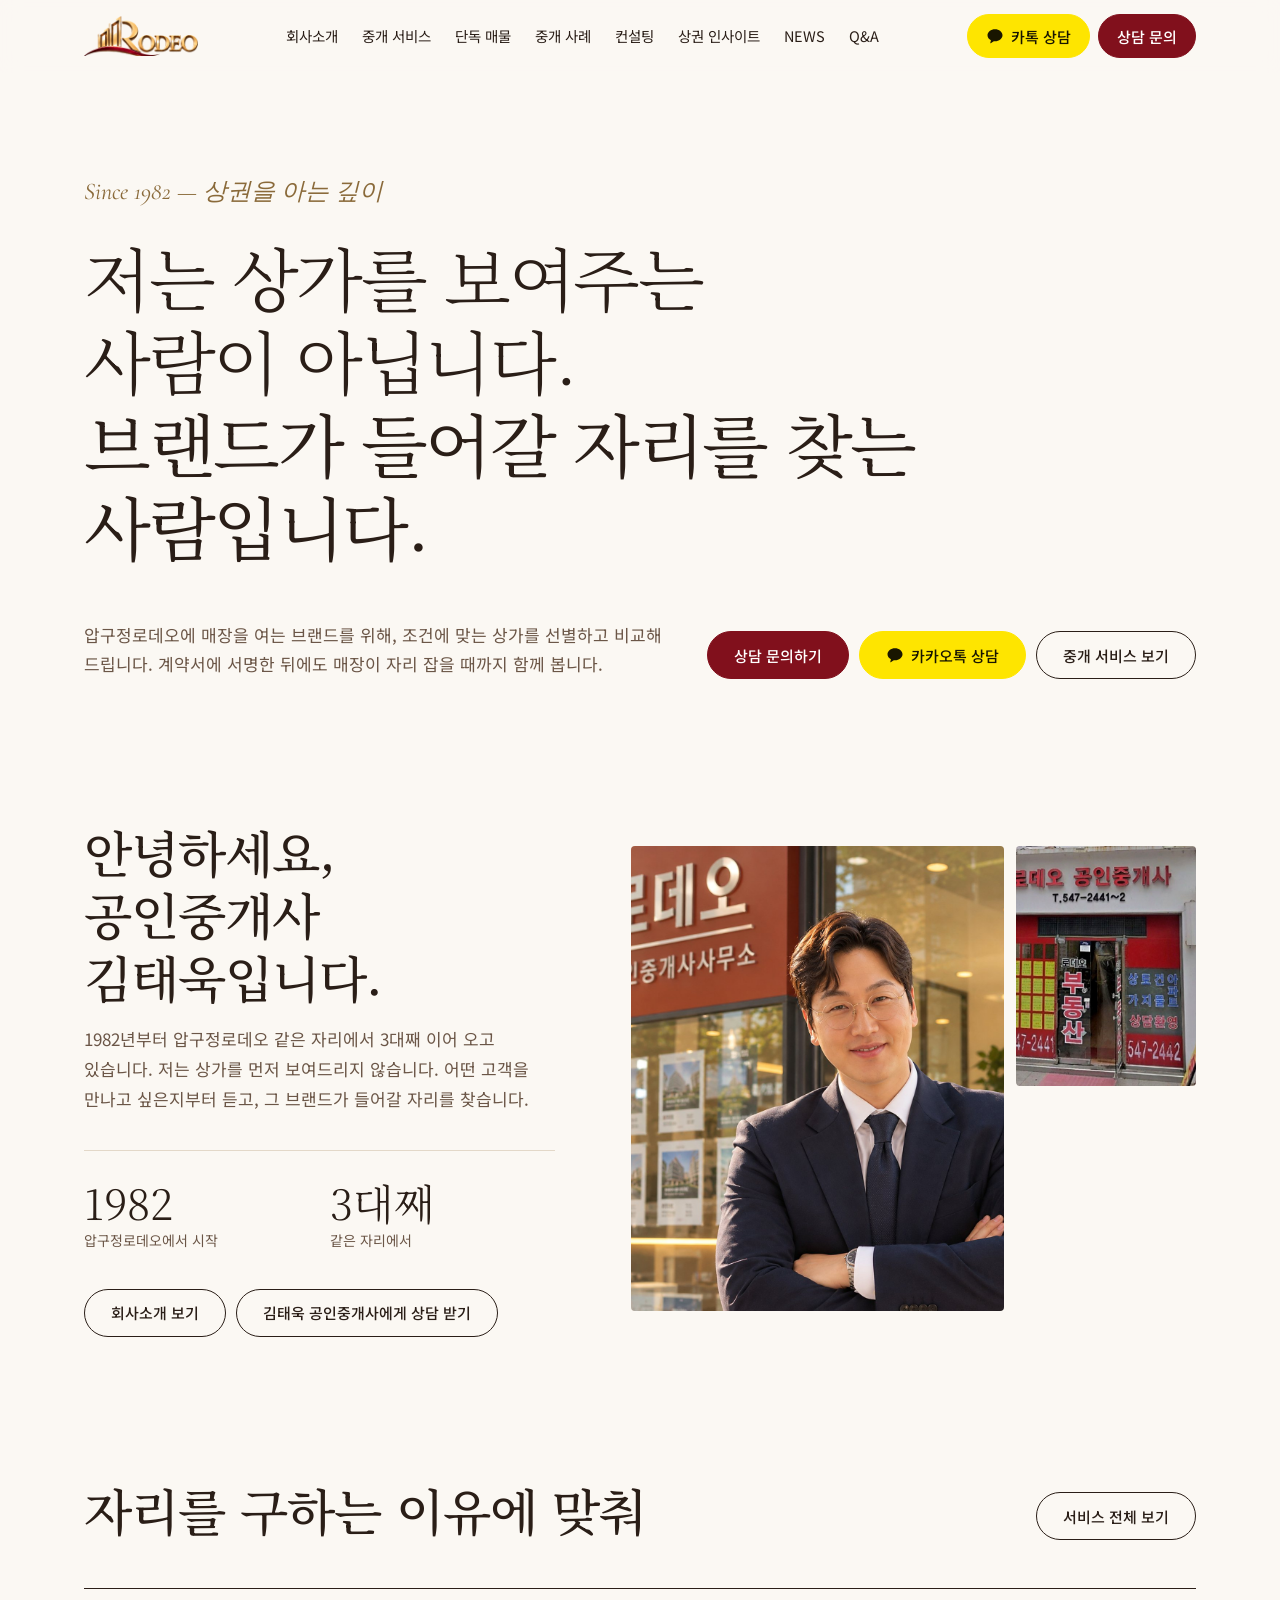
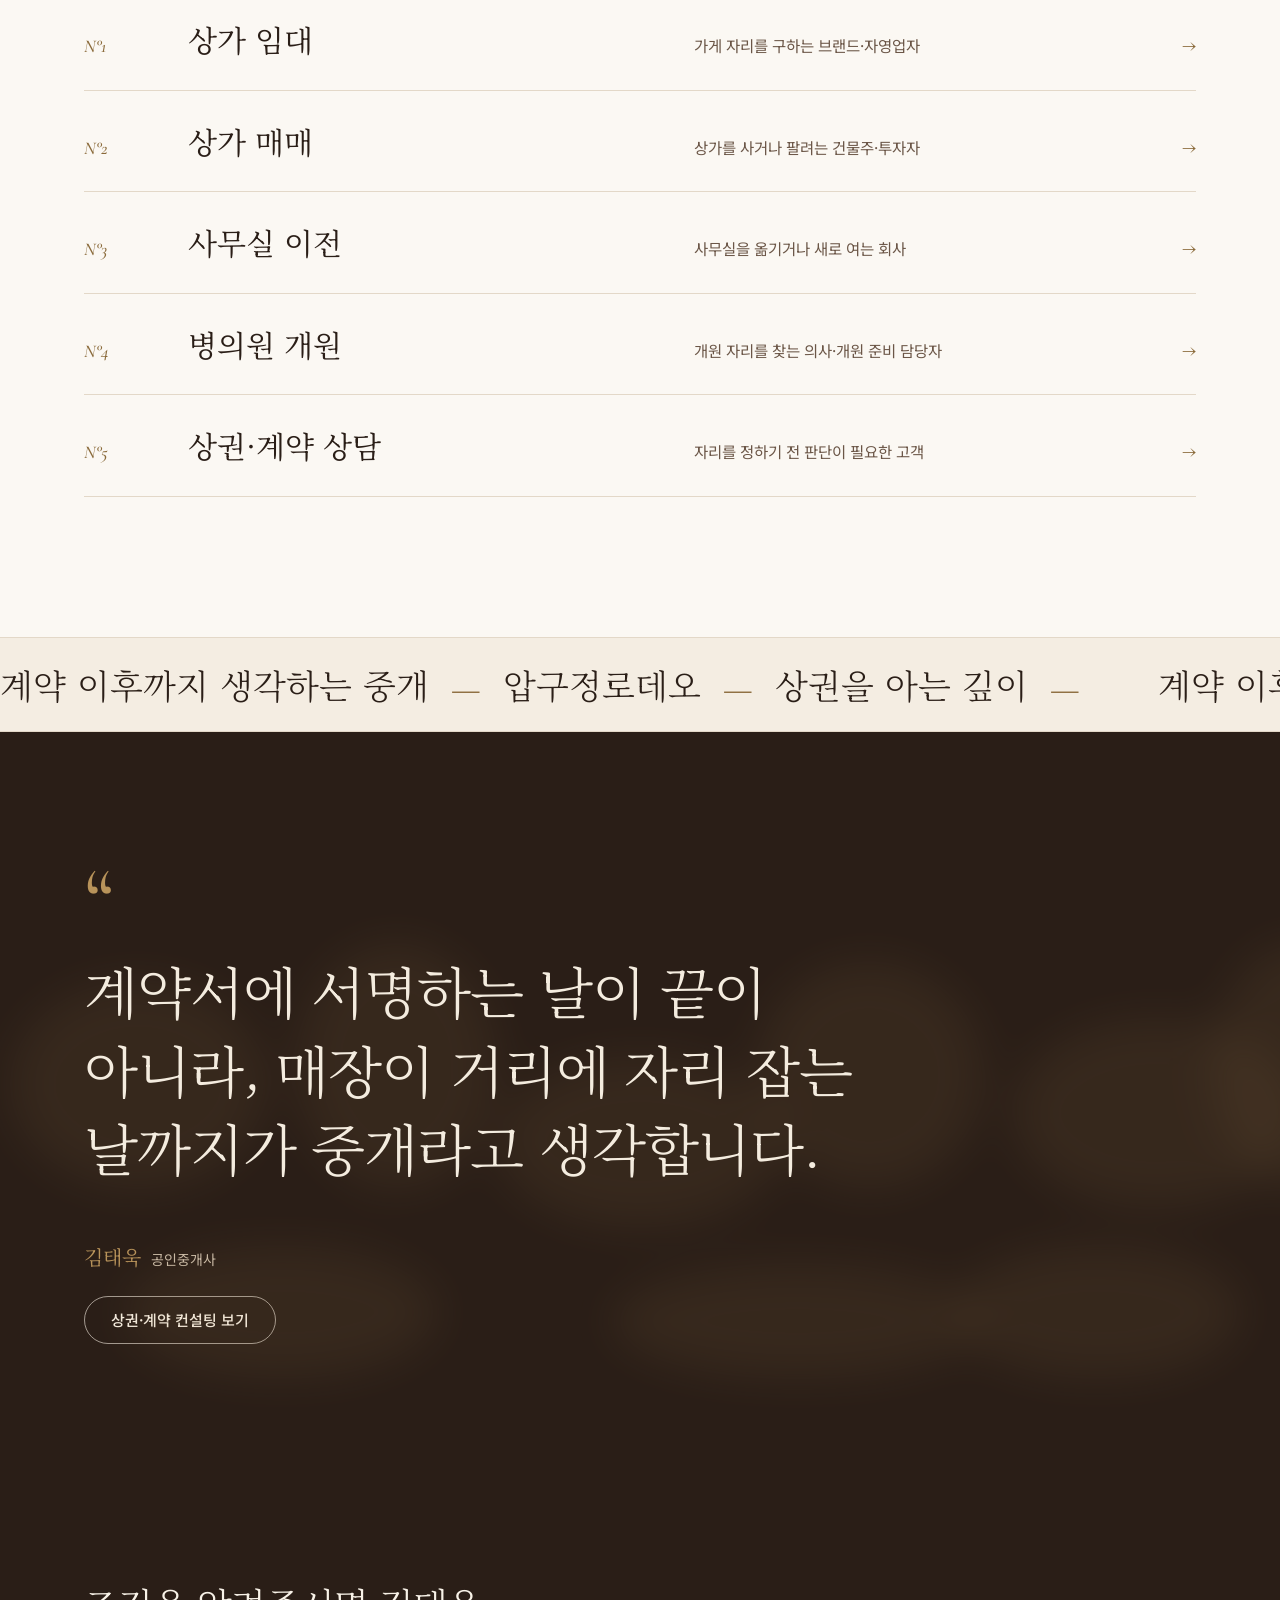
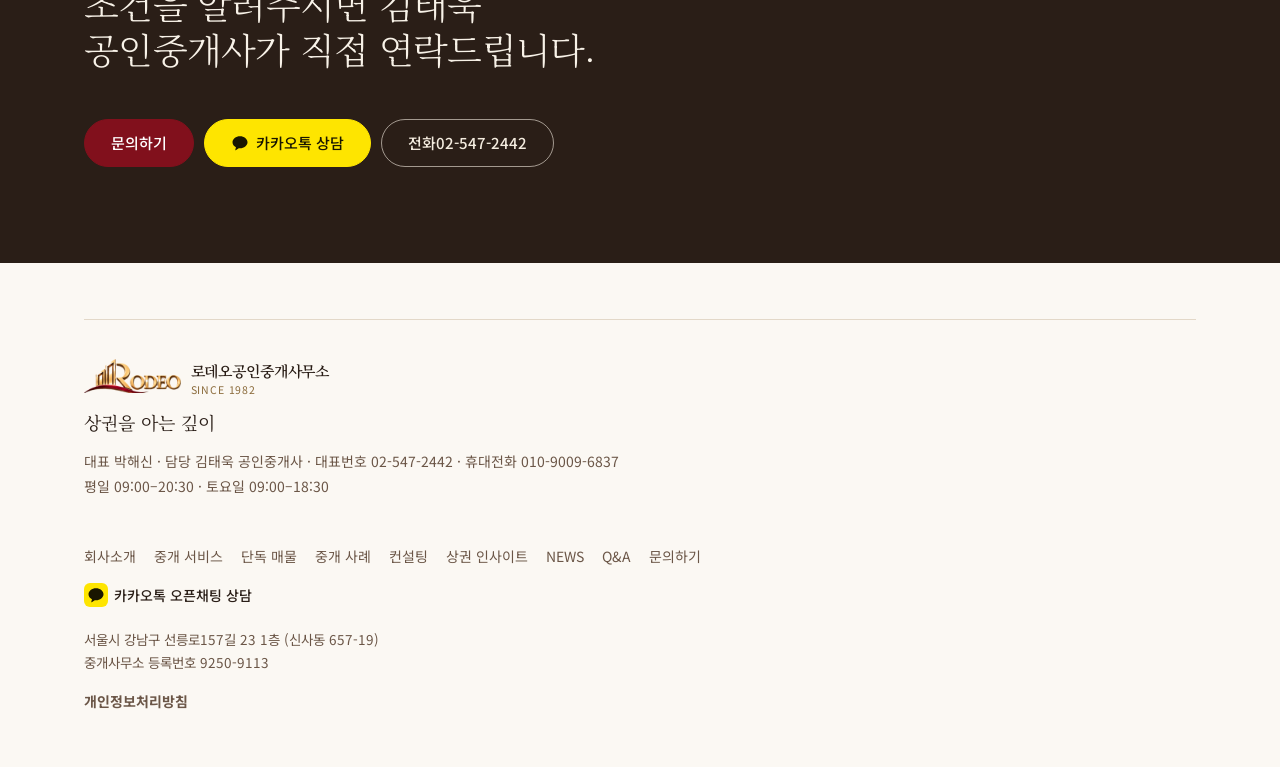
==== commit d79aa342: "Add exclusive listings page, admin guide, sky/photo background for history, case reviews Co-Authored" ====
--- a/index.html
+++ b/index.html
@@ -13,10 +13,10 @@
 <body data-page="home">
 <header class="site" id="top"><div class="wrap hd">
  <a class="logo" href="index.html" aria-label="로데오공인중개사무소 홈"><img src="media/logo-rodeo.png" alt="RODEO" width="114" height="40"><span class="lt"><span data-site="name">로데오공인중개사무소</span><small data-site="since">SINCE 1982</small></span></a>
- <nav class="main" aria-label="주 메뉴"><a href="about.html">회사소개</a><a href="services.html">중개 서비스</a><a href="consulting.html">컨설팅</a><a href="projects.html">매물·사례</a><a href="insights.html">상권 인사이트</a><a href="news.html">NEWS</a><a href="qna.html">Q&amp;A</a></nav>
+ <nav class="main" aria-label="주 메뉴"><a href="about.html">회사소개</a><a href="services.html">중개 서비스</a><a href="listings.html">단독 매물</a><a href="projects.html">중개 사례</a><a href="consulting.html">컨설팅</a><a href="insights.html">상권 인사이트</a><a href="news.html">NEWS</a><a href="qna.html">Q&amp;A</a></nav>
  <div class="hd-r"><a class="btn kakao" data-kakao href="https://open.kakao.com/o/se3nXtYi" target="_blank" rel="noopener"><svg class="ki" viewBox="0 0 24 24" aria-hidden="true"><path d="M12 3C6.5 3 2 6.6 2 11c0 2.8 1.8 5.3 4.6 6.7L5.7 21.2c-.1.3.3.6.6.4l4.1-2.7c.5.1 1 .1 1.6.1 5.5 0 10-3.6 10-8S17.5 3 12 3z" fill="currentColor"/></svg><span>카톡 상담</span></a><a class="btn cta" href="contact.html">상담 문의</a><button class="menu-btn" id="menuBtn" aria-expanded="false" aria-controls="drawer">메뉴</button></div>
 </div></header>
-<div class="drawer" id="drawer"><a href="index.html">홈</a><a href="about.html">회사소개</a><a href="services.html">중개 서비스</a><a href="consulting.html">컨설팅</a><a href="projects.html">매물·사례</a><a href="insights.html">상권 인사이트</a><a href="news.html">NEWS</a><a href="qna.html">Q&amp;A</a><a href="contact.html">문의하기</a><a class="btn kakao" data-kakao href="https://open.kakao.com/o/se3nXtYi" target="_blank" rel="noopener"><svg class="ki" viewBox="0 0 24 24" aria-hidden="true"><path d="M12 3C6.5 3 2 6.6 2 11c0 2.8 1.8 5.3 4.6 6.7L5.7 21.2c-.1.3.3.6.6.4l4.1-2.7c.5.1 1 .1 1.6.1 5.5 0 10-3.6 10-8S17.5 3 12 3z" fill="currentColor"/></svg><span>카카오톡으로 상담하기</span></a><a class="btn cta" href="contact.html">상담 문의</a></div>
+<div class="drawer" id="drawer"><a href="index.html">홈</a><a href="about.html">회사소개</a><a href="services.html">중개 서비스</a><a href="listings.html">단독 매물</a><a href="projects.html">중개 사례</a><a href="consulting.html">컨설팅</a><a href="insights.html">상권 인사이트</a><a href="news.html">NEWS</a><a href="qna.html">Q&amp;A</a><a href="contact.html">문의하기</a><a class="btn kakao" data-kakao href="https://open.kakao.com/o/se3nXtYi" target="_blank" rel="noopener"><svg class="ki" viewBox="0 0 24 24" aria-hidden="true"><path d="M12 3C6.5 3 2 6.6 2 11c0 2.8 1.8 5.3 4.6 6.7L5.7 21.2c-.1.3.3.6.6.4l4.1-2.7c.5.1 1 .1 1.6.1 5.5 0 10-3.6 10-8S17.5 3 12 3z" fill="currentColor"/></svg><span>카카오톡으로 상담하기</span></a><a class="btn cta" href="contact.html">상담 문의</a></div>
 <main>
 <section class="hero" aria-labelledby="hTitle">
  <div class="wrap">
@@ -25,40 +25,8 @@
   <div class="hero-row"><p class="lead" id="hLead"></p>
    <div class="acts"><a class="btn cta" href="contact.html">상담 문의하기</a><a class="btn kakao" data-kakao href="https://open.kakao.com/o/se3nXtYi" target="_blank" rel="noopener"><svg class="ki" viewBox="0 0 24 24" aria-hidden="true"><path d="M12 3C6.5 3 2 6.6 2 11c0 2.8 1.8 5.3 4.6 6.7L5.7 21.2c-.1.3.3.6.6.4l4.1-2.7c.5.1 1 .1 1.6.1 5.5 0 10-3.6 10-8S17.5 3 12 3z" fill="currentColor"/></svg><span>카카오톡 상담</span></a><a class="btn" href="services.html">중개 서비스 보기</a></div></div>
  </div>
- <div class="street" role="img" aria-label="가로수 그늘이 드리운 압구정로데오 상가 거리 그림"><svg viewBox="0 80 1440 440" preserveAspectRatio="xMidYMax slice" aria-hidden="true">
-   <defs>
-    <linearGradient id="wall" x1="0" y1="0" x2="0" y2="1"><stop offset="0" stop-color="var(--paper)"/><stop offset="1" stop-color="color-mix(in srgb,var(--paper) 86%,#B8935A)"/></linearGradient>
-    <linearGradient id="side" x1="0" y1="0" x2="1" y2="0"><stop offset="0" stop-color="color-mix(in srgb,var(--paper) 78%,#43291A)"/><stop offset="1" stop-color="color-mix(in srgb,var(--paper) 88%,#43291A)"/></linearGradient>
-    <linearGradient id="glass" x1="0" y1="0" x2="0" y2="1"><stop offset="0" stop-color="#43291A" stop-opacity=".55"/><stop offset="1" stop-color="#2A1E17" stop-opacity=".8"/></linearGradient>
-    <linearGradient id="ground" x1="0" y1="0" x2="0" y2="1"><stop offset="0" stop-color="color-mix(in srgb,var(--bg2) 90%,#B8935A)"/><stop offset="1" stop-color="var(--bg2)"/></linearGradient>
-    <g id="bld"><rect x="0" y="0" width="200" height="300" fill="url(#wall)"/><rect x="200" y="12" width="22" height="288" fill="url(#side)"/><rect x="0" y="0" width="200" height="3" fill="#B8935A" opacity=".5"/></g>
-    <g id="win"><rect width="44" height="54" fill="url(#glass)" opacity=".35"/><rect width="44" height="2" fill="#fff" opacity=".6"/></g>
-   </defs>
-   <rect x="0" y="440" width="1440" height="80" fill="url(#ground)"/>
-   <rect x="0" y="436" width="1440" height="4" fill="#B8935A" opacity=".35"/>
-   <!-- buildings -->
-   <g transform="translate(40,170) scale(1,.9)"><use href="#bld"/><use href="#win" x="24" y="40"/><use href="#win" x="78" y="40"/><use href="#win" x="132" y="40"/><use href="#win" x="24" y="120"/><use href="#win" x="78" y="120"/><use href="#win" x="132" y="120"/><rect x="16" y="210" width="168" height="90" fill="url(#glass)"/></g>
-   <g transform="translate(300,110)"><use href="#bld" transform="scale(1.2,1.1)"/><use href="#win" x="30" y="40"/><use href="#win" x="96" y="40"/><use href="#win" x="162" y="40"/><use href="#win" x="30" y="130"/><use href="#win" x="96" y="130"/><use href="#win" x="162" y="130"/><rect x="20" y="230" width="200" height="100" fill="url(#glass)"/></g>
-   <!-- rodeo office: burgundy awning -->
-   <g transform="translate(600,190)"><use href="#bld" transform="scale(1.05,.84)"/><use href="#win" x="28" y="36"/><use href="#win" x="86" y="36"/><use href="#win" x="144" y="36"/>
-    <rect x="18" y="150" width="174" height="102" fill="url(#glass)"/>
-    <path d="M8 132 H202 L190 162 H20 Z" fill="#81101C"/><path d="M20 162 H190" stroke="#5E0B14" stroke-width="3"/>
-    <text x="105" y="152" text-anchor="middle" font-family="Cormorant Garamond,serif" font-size="17" letter-spacing="3" fill="#E9D3AE">RODEO</text></g>
-   <g transform="translate(860,140)"><use href="#bld" transform="scale(.95,1)"/><use href="#win" x="24" y="40"/><use href="#win" x="80" y="40"/><use href="#win" x="136" y="40"/><use href="#win" x="24" y="130"/><use href="#win" x="80" y="130"/><use href="#win" x="136" y="130"/><rect x="16" y="210" width="160" height="90" fill="url(#glass)"/></g>
-   <g transform="translate(1110,200) scale(1.1,.8)"><use href="#bld"/><use href="#win" x="24" y="40"/><use href="#win" x="78" y="40"/><use href="#win" x="132" y="40"/><rect x="16" y="200" width="168" height="100" fill="url(#glass)"/></g>
-   <!-- plane trees -->
-   <g fill="#5C6B4A" opacity=".85">
-    <rect x="262" y="300" width="7" height="140" fill="#6B5647"/><ellipse cx="266" cy="270" rx="70" ry="80" opacity=".55"/><ellipse cx="240" cy="300" rx="44" ry="46" opacity=".5"/>
-    <rect x="556" y="300" width="7" height="140" fill="#6B5647"/><ellipse cx="560" cy="268" rx="66" ry="78" opacity=".5"/>
-    <rect x="836" y="300" width="7" height="140" fill="#6B5647"/><ellipse cx="840" cy="262" rx="72" ry="84" opacity=".55"/><ellipse cx="870" cy="300" rx="40" ry="40" opacity=".45"/>
-    <rect x="1086" y="300" width="7" height="140" fill="#6B5647"/><ellipse cx="1090" cy="270" rx="64" ry="76" opacity=".5"/>
-    <rect x="1376" y="300" width="7" height="140" fill="#6B5647"/><ellipse cx="1380" cy="266" rx="70" ry="82" opacity=".5"/>
-   </g>
-   <!-- cast shadows on ground -->
-   <g fill="#43291A" opacity=".10"><ellipse cx="320" cy="470" rx="120" ry="16"/><ellipse cx="610" cy="472" rx="110" ry="14"/><ellipse cx="900" cy="470" rx="125" ry="16"/><ellipse cx="1140" cy="472" rx="110" ry="14"/></g>
-  </svg><div class="leaves" aria-hidden="true"></div></div>
+ <a class="streetph" id="streetPh" href="about.html#record" hidden><span class="sp-cap"><b>1982년부터 이 거리에서</b><span>로데오의 기록 보기</span></span></a>
 </section>
-<div class="marq" aria-hidden="true"><div class="tr" id="marq"></div></div>
 <section class="sec"><div class="wrap host">
  <div><h2 id="hostTitle"></h2><p id="hostText"></p><div class="facts" id="facts"></div>
   <div class="acts"><a class="btn" href="about.html">회사소개 보기</a><a class="btn" href="contact.html">김태욱 공인중개사에게 상담 받기</a></div></div>
@@ -68,14 +36,20 @@
  <div class="svc-head"><h2>자리를 구하는 이유에 맞춰</h2><a class="btn" href="services.html">서비스 전체 보기</a></div>
  <ul class="svc" id="homeSvc"></ul>
 </div></section>
+<div class="marq" aria-hidden="true"><div class="tr" id="marq"></div></div>
 <section class="sec belief"><div class="leaves" aria-hidden="true"></div><div class="wrap">
  <p class="q" id="belief"></p>
  <p class="sign"><b data-site="broker">김태욱</b>공인중개사</p>
  <div class="acts"><a class="btn light" href="consulting.html">상권·계약 컨설팅 보기</a></div>
 </div></section>
+<section class="sec" id="homeListSec" hidden><div class="wrap">
+ <div class="svc-head"><h2>단독 매물</h2><a class="btn" href="listings.html">매물 전체 보기</a></div>
+ <p class="lead">건물주에게 직접 의뢰받아 로데오공인중개사무소에서만 소개하는 매물입니다.</p>
+ <div class="lcards" id="homeList" style="margin-top:32px"></div>
+</div></section>
 <section class="sec" id="homeCasesSec"><div class="wrap">
- <div class="svc-head"><h2>매물·중개 사례</h2><a class="btn" href="projects.html">사례 전체 보기</a></div>
- <p class="lead">자료로 확인된 사례만 공개합니다. 조건은 당시 기준이며 현재 상태는 별도 확인이 필요합니다.</p>
+ <div class="svc-head"><h2>중개 사례·고객 이야기</h2><a class="btn" href="projects.html">사례 전체 보기</a></div>
+ <p class="lead">고객이 직접 말한 장점과 아쉬운 점을 그대로 싣습니다.</p>
  <div class="cases" id="homeCases" style="margin-top:32px"></div>
 </div></section>
 <section class="ctaband"><div class="wrap ctab"><h2>조건을 알려주시면 김태욱 공인중개사가 직접 연락드립니다.</h2>
@@ -83,7 +57,7 @@
 </main>
 <footer><div class="wrap"><div class="ft">
  <div><a class="logo" href="index.html" aria-label="로데오공인중개사무소 홈"><img src="media/logo-rodeo.png" alt="RODEO" width="114" height="40"><span class="lt"><span data-site="name">로데오공인중개사무소</span><small data-site="since">SINCE 1982</small></span></a><p class="slogan" data-site="slogan">상권을 아는 깊이</p><p>대표 <span data-site="representative">박해신</span> · 담당 <span data-site="broker">김태욱</span> 공인중개사 · 대표번호 <a data-tel href="tel:025472442" data-site="phone">02-547-2442</a> · 휴대전화 <span data-site="mobile">010-9009-6837</span><br><span data-site="hours">평일 09:00–20:30 · 토요일 09:00–18:30</span></p></div>
- <div><nav aria-label="하단 메뉴"><a href="about.html">회사소개</a><a href="services.html">중개 서비스</a><a href="consulting.html">컨설팅</a><a href="projects.html">매물·사례</a><a href="insights.html">상권 인사이트</a><a href="news.html">NEWS</a><a href="qna.html">Q&amp;A</a><a href="contact.html">문의하기</a></nav><p><a class="klink" data-kakao href="https://open.kakao.com/o/se3nXtYi" target="_blank" rel="noopener"><svg class="ki" viewBox="0 0 24 24" aria-hidden="true"><path d="M12 3C6.5 3 2 6.6 2 11c0 2.8 1.8 5.3 4.6 6.7L5.7 21.2c-.1.3.3.6.6.4l4.1-2.7c.5.1 1 .1 1.6.1 5.5 0 10-3.6 10-8S17.5 3 12 3z" fill="currentColor"/></svg>카카오톡 오픈채팅 상담</a></p><p class="legal" id="legal"></p><p><a href="privacy.html"><b>개인정보처리방침</b></a></p></div>
+ <div><nav aria-label="하단 메뉴"><a href="about.html">회사소개</a><a href="services.html">중개 서비스</a><a href="listings.html">단독 매물</a><a href="projects.html">중개 사례</a><a href="consulting.html">컨설팅</a><a href="insights.html">상권 인사이트</a><a href="news.html">NEWS</a><a href="qna.html">Q&amp;A</a><a href="contact.html">문의하기</a></nav><p><a class="klink" data-kakao href="https://open.kakao.com/o/se3nXtYi" target="_blank" rel="noopener"><svg class="ki" viewBox="0 0 24 24" aria-hidden="true"><path d="M12 3C6.5 3 2 6.6 2 11c0 2.8 1.8 5.3 4.6 6.7L5.7 21.2c-.1.3.3.6.6.4l4.1-2.7c.5.1 1 .1 1.6.1 5.5 0 10-3.6 10-8S17.5 3 12 3z" fill="currentColor"/></svg>카카오톡 오픈채팅 상담</a></p><p class="legal" id="legal"></p><p><a href="privacy.html"><b>개인정보처리방침</b></a></p></div>
 </div></div></footer>
 <div class="bar"><a class="btn" data-tel href="tel:025472442">전화</a><a class="btn kakao" data-kakao href="https://open.kakao.com/o/se3nXtYi" target="_blank" rel="noopener"><svg class="ki" viewBox="0 0 24 24" aria-hidden="true"><path d="M12 3C6.5 3 2 6.6 2 11c0 2.8 1.8 5.3 4.6 6.7L5.7 21.2c-.1.3.3.6.6.4l4.1-2.7c.5.1 1 .1 1.6.1 5.5 0 10-3.6 10-8S17.5 3 12 3z" fill="currentColor"/></svg><span>카톡 상담</span></a><a class="btn cta" href="contact.html">상담 신청</a></div>
 <script src="assets/site.js"></script>
--- a/assets/site.css
+++ b/assets/site.css
@@ -354,6 +354,108 @@
 .nempty b{display:block;font:300 clamp(56px,9vw,110px)/1 var(--latin);font-style:italic;color:var(--gold-ink)}.nempty p{color:var(--soft)}
 .opinion{margin:28px 0;background:#2A1E17;color:#F4ECDF;border-radius:12px;padding:24px 26px}
 .opinion .who{font:italic 400 18px var(--latin);color:#D2B07A;margin:0 0 8px}.opinion p{margin:0;font:400 18px/1.7 var(--serif)}
+.streetph{display:block;position:relative;margin-top:clamp(40px,6vw,72px);height:clamp(260px,42vw,560px);background:var(--bg) center 40%/cover no-repeat;color:#fff;text-decoration:none}
+.streetph::after{content:"";position:absolute;inset:0;background:linear-gradient(180deg,rgba(0,0,0,0) 45%,rgba(20,14,10,.55))}
+.sp-cap{position:absolute;z-index:1;left:0;right:0;bottom:0;max-width:var(--max,1200px);margin:0 auto;padding:0 clamp(20px,4vw,48px) 28px;display:flex;justify-content:space-between;align-items:flex-end;gap:12px}
+.sp-cap b{font:500 clamp(22px,2.6vw,34px)/1.3 var(--serif)}.sp-cap span{font-size:15px;border-bottom:1px solid rgba(255,255,255,.7);padding-bottom:2px}
+.streetph:hover .sp-cap span{border-color:#fff}.streetph:focus-visible{outline:3px solid #FEE500;outline-offset:-3px}
+.rec{background:#2A1E17;color:#F4ECDF;overflow:hidden}
+.rec-hero{position:relative;padding:clamp(200px,24vw,340px) 0 0;background:linear-gradient(180deg,rgba(42,30,23,0) 48%,rgba(42,30,23,.5) 72%,#2A1E17 100%),var(--bg) center 38%/cover no-repeat}
+.rec-hero.sky{--bg:linear-gradient(180deg,#2F78C4 0%,#5D9FDB 30%,#A9D0EE 58%,#E4EEF2 78%,#E9DCC6 100%)}
+.rec-hero .wrap{position:relative;z-index:1}
+.rec-hero .rec-head h2,.rec-hero .eyebrow{text-shadow:0 2px 18px rgba(0,0,0,.35)}
+.rec-hero .rec-head h2{color:#fff;font-size:clamp(40px,5.6vw,76px)}.rec-hero .eyebrow{color:#fff}
+.rec-hero .lead{color:rgba(255,255,255,.92);text-shadow:0 1px 10px rgba(0,0,0,.45);max-width:560px}
+.rec-hero .rec-filter button{border-color:rgba(255,255,255,.6);color:#fff;background:rgba(20,14,10,.18);backdrop-filter:blur(4px)}
+.rec-hero .rec-filter button[aria-pressed=true]{background:#fff;color:#2A1E17}
+.rec-hero .years{margin-top:clamp(40px,8vw,110px);border-bottom-color:rgba(210,176,122,.5)}
+.rec-hero .credit{position:absolute;right:14px;top:12px;margin:0;font-size:11.5px;color:rgba(255,255,255,.75);z-index:1}
+.clouds{position:absolute;inset:0;pointer-events:none;opacity:0;transition:opacity .6s}
+.sky .clouds{opacity:1;background:radial-gradient(ellipse 18% 7% at 18% 22%,rgba(255,255,255,.95),transparent 70%),radial-gradient(ellipse 12% 5% at 27% 19%,rgba(255,255,255,.9),transparent 70%),radial-gradient(ellipse 22% 8% at 70% 15%,rgba(255,255,255,.9),transparent 70%),radial-gradient(ellipse 14% 5% at 80% 20%,rgba(255,255,255,.85),transparent 70%),radial-gradient(ellipse 26% 6% at 50% 36%,rgba(255,255,255,.55),transparent 70%);background-size:200% 100%;animation:drift 90s linear infinite}
+@keyframes drift{from{background-position:0 0}to{background-position:-100% 0}}
+.rec-body{padding-top:28px;padding-bottom:clamp(64px,8vw,110px)}
+@media(prefers-reduced-motion:reduce){.sky .clouds{animation:none}}
+.lcards{display:grid;grid-template-columns:repeat(auto-fill,minmax(300px,1fr));gap:28px}
+.lcard{display:block;color:inherit;text-decoration:none;background:#fff;border-radius:14px;overflow:hidden;box-shadow:0 1px 0 rgba(42,30,23,.08),0 12px 30px -18px rgba(42,30,23,.35)}
+.lcard .lph{position:relative;aspect-ratio:4/3;background:var(--bg2)}.lcard .lph img{width:100%;height:100%;object-fit:cover;display:block;transition:transform .6s cubic-bezier(.2,.7,.1,1)}
+.lcard:hover .ph img{transform:scale(1.04)}.lcard:focus-visible{outline:3px solid var(--cta);outline-offset:3px}
+.lbadges{position:absolute;left:14px;top:14px;display:flex;flex-wrap:wrap;align-items:flex-start;gap:6px;height:auto}
+.lbg{font:700 12.5px/1.3 var(--sans);white-space:nowrap;display:inline-block;padding:5px 10px;border-radius:999px;background:#2A1E17;color:#F4ECDF}
+.lbg.ex{background:#B8935A;color:#2A1E17}.lbg.st-negotiating{background:#FFF4C4;color:#5A4300}.lbg.st-closed{background:#ddd;color:#444}.lbg.draft{background:#81101C;color:#fff}
+.lcard .bd{padding:20px 22px 24px}.lcard .hl{font:500 14px var(--sans);color:var(--gold-ink);margin:0 0 6px}
+.lcard h3{font:500 21px/1.35 var(--serif);margin:0 0 12px}.lcard .price{font:700 17px var(--sans);margin:0 0 6px}.lcard .meta{color:var(--soft);font-size:14.5px;margin:0}
+.lempty{padding:40px 0;color:var(--soft)}
+.pv-banner{background:#FFF4C4;color:#4A3800;border-radius:10px;padding:14px 18px;margin:0 0 24px;font-size:15px}
+.pv-banner b{display:block;margin-bottom:4px}
+.ldet{border-top:1px solid var(--line);scroll-margin-top:80px}
+.ldet-grid{display:grid;grid-template-columns:minmax(0,1.35fr) minmax(0,1fr);gap:clamp(28px,4vw,56px);align-items:start}
+.gal .main{all:unset;box-sizing:border-box;display:block;width:100%;cursor:zoom-in;border-radius:12px;overflow:hidden;aspect-ratio:4/3;background:var(--bg2)}
+.gal .main img{width:100%;height:100%;object-fit:cover;display:block}.gal .main:focus-visible{outline:3px solid var(--cta);outline-offset:3px}
+.gal .tn{display:grid;grid-template-columns:repeat(5,1fr);gap:8px;margin-top:8px}
+.gal .tn button{all:unset;box-sizing:border-box;cursor:pointer;aspect-ratio:4/3;border-radius:8px;overflow:hidden;opacity:.6;transition:opacity .2s;outline-offset:2px}
+.gal .tn button[aria-current=true]{opacity:1;box-shadow:0 0 0 2px var(--ink)}.gal .tn button:hover{opacity:1}.gal .tn button:focus-visible{outline:2px solid var(--cta)}
+.gal .tn img{width:100%;height:100%;object-fit:cover;display:block}
+.gal .poster-link{display:inline-block;margin-top:12px;font-size:14.5px}
+.ldet .hl{font:500 15px var(--sans);color:var(--gold-ink);margin:0 0 8px}.ldet h2{margin:0 0 12px}
+.ptiles{display:grid;grid-template-columns:repeat(3,1fr);gap:10px;margin:22px 0 10px}
+.ptile{background:#fff;border:1px solid var(--line);border-radius:12px;padding:14px 10px;text-align:center}
+.ptile span{display:block;font-size:13.5px;color:var(--soft);margin-bottom:4px}.ptile b{font:700 clamp(18px,2vw,24px) var(--sans)}
+.prow{display:grid;grid-template-columns:1fr 1fr;gap:10px}
+.prow div{background:var(--bg2);border-radius:12px;padding:12px 16px;display:flex;justify-content:space-between;align-items:center;gap:8px;font-size:14px;color:var(--soft)}
+.prow b{font:700 17px var(--sans);color:var(--ink)}.prow b.gold{color:var(--gold-ink)}
+.chips{display:flex;flex-wrap:wrap;gap:8px;margin:18px 0 22px;padding:0;list-style:none}
+.chips li{border:1px solid var(--line);border-radius:999px;padding:6px 12px;font-size:14px}
+.ldet .acts{margin-top:6px}
+.ltable{width:100%;border-collapse:collapse;margin-top:8px;font-size:15.5px}
+.ltable th{width:34%;text-align:left;font-weight:500;color:var(--soft);padding:13px 16px;background:var(--bg2);border-bottom:1px solid var(--bg)}
+.ltable td{padding:13px 16px;border-bottom:1px solid var(--line)}.ltable td.miss{color:#81101C}
+.ldet-info{display:grid;grid-template-columns:minmax(0,1.35fr) minmax(0,1fr);gap:clamp(28px,4vw,56px);margin-top:clamp(36px,5vw,64px)}
+.office{background:#2A1E17;color:#F4ECDF;border-radius:14px;padding:22px 24px;margin-top:24px;font-size:14.5px;line-height:1.75}
+.office b{display:block;font:500 18px var(--serif);color:#fff;margin-bottom:6px}.office a{color:#F4ECDF}
+.adm{display:grid;grid-template-columns:repeat(auto-fit,minmax(320px,1fr));gap:24px}
+.admc{background:#fff;border-radius:14px;padding:28px;box-shadow:0 1px 0 rgba(42,30,23,.08)}
+.admc .no{font:400 40px/1 var(--serif);color:var(--gold-ink);margin:0 0 6px}.admc h2{font-size:22px;margin:0 0 8px}
+.admsteps{display:block;padding-left:20px;margin:18px 0 0;list-style:decimal}.admsteps li{display:list-item;margin:0 0 10px;padding:0;border:0}
+.review{display:grid;grid-template-columns:1fr 1fr;gap:16px;margin:16px 0}
+.review>div{background:#fff;border-radius:12px;padding:16px 18px}.review h4{margin:0 0 8px;font-size:15px}
+.review .pro h4{color:#24451C}.review .con h4{color:#81101C}
+@media(max-width:860px){.ldet-grid,.ldet-info{grid-template-columns:1fr}.review{grid-template-columns:1fr}}
+@media(max-width:520px){.ptiles{grid-template-columns:1fr 1fr 1fr;gap:6px}.ptile{padding:12px 4px}.prow{grid-template-columns:1fr}.gal .tn{grid-template-columns:repeat(5,1fr);gap:5px}}
+.sh{font:500 clamp(24px,2.6vw,32px)/1.3 var(--serif)!important;margin:0 0 22px}
+.qform{background:var(--bg);border-radius:12px;padding:clamp(22px,4vw,44px);max-width:900px;margin:0 auto}
+.qf-head{display:flex;flex-wrap:wrap;justify-content:space-between;align-items:baseline;gap:8px 20px;margin-bottom:18px}.qf-head .hint{margin:0}
+.seg{display:inline-flex;border:1px solid var(--line);border-radius:999px;padding:4px;gap:4px}
+.seg label{display:inline-flex;align-items:center;gap:6px;min-height:40px;padding:0 16px;border-radius:999px;cursor:pointer;font-size:15px}
+.seg input{accent-color:#81101C}.seg label:has(input:checked){background:var(--ink);color:var(--bg)}
+.qf-foot{display:flex;flex-wrap:wrap;align-items:center;gap:14px}.qf-foot .btn{min-width:200px}.qf-foot .status{margin:0}
+.bhead{display:flex;justify-content:space-between;align-items:baseline;gap:12px}.bcount{color:var(--soft);font-size:14.5px;margin:0}
+.board{border-top:2px solid var(--ink)}
+.board .brow{display:grid;grid-template-columns:64px 110px minmax(0,1fr) 90px 110px 64px;gap:12px;align-items:center;padding:16px 8px;border-bottom:1px solid var(--line);font-size:15px}
+.board .bth{font-size:13.5px;color:var(--soft);font-weight:500;padding:12px 8px}
+.bth span:nth-child(3){text-align:left}
+.brow .n,.brow .v,.brow .d,.brow .a{color:var(--soft);text-align:center;font-variant-numeric:tabular-nums}
+.brow .fd{font-size:13px;color:var(--gold-ink);text-align:center}
+.bitem>button{all:unset;box-sizing:border-box;width:100%;cursor:pointer}
+.bitem>button:hover .t{text-decoration:underline;text-underline-offset:4px}
+.bitem>button:focus-visible{outline:2px solid var(--cta);outline-offset:-2px}
+.brow .t{display:flex;align-items:center;gap:8px;min-width:0}.brow .t span.tx{overflow:hidden;text-overflow:ellipsis;white-space:nowrap}
+.badge{flex:none;font:700 11px var(--sans);letter-spacing:.02em;padding:2px 7px;border-radius:4px}
+.badge.new{background:#81101C;color:#fff}.badge.ans{background:#E6F1E8;color:#24451C}.badge.wait{background:var(--bg2);color:var(--soft)}
+.lock{flex:none;width:14px;height:14px;color:var(--soft)}
+.bdetail{display:grid;grid-template-rows:0fr;transition:grid-template-rows .35s cubic-bezier(.2,.7,.1,1);background:var(--bg2)}
+.bitem.open .bdetail{grid-template-rows:1fr}.bdetail>div{overflow:hidden}
+.bbody{padding:22px clamp(16px,6vw,84px) 26px}.bbody .qtxt{white-space:pre-wrap;margin:0 0 18px;font-size:16px}
+.bbody .ansbox{background:var(--bg);border-left:3px solid var(--gold);border-radius:6px;padding:16px 18px}
+.bbody .ansbox .who{font:500 14px var(--sans);color:var(--gold-ink);margin:0 0 6px}.bbody .ansbox p{margin:0;white-space:pre-wrap}
+.bbody .pend{color:var(--soft);font-size:14.5px;margin:0}
+.bitem.fresh{animation:flash 1.6s ease}
+@keyframes flash{0%{background:#FFF4C4}100%{background:transparent}}
+.bmore{text-align:center;margin-top:24px}.bmore .btn{min-width:220px}
+.bempty{color:var(--soft);padding:28px 8px}
+.askinfo .askacts{align-self:center}
+@media(max-width:760px){.board .bth{display:none}.board .brow{grid-template-columns:minmax(0,1fr) auto;grid-template-areas:"t t" "m v";gap:6px 12px;padding:16px 4px}
+ .brow .n{display:none}.brow .fd{display:none}.brow .t{grid-area:t}.brow .a,.brow .d{display:none}.brow .meta{grid-area:m;display:block!important;font-size:13px;color:var(--soft);text-align:left}.brow .v{grid-area:v;font-size:13px}}
+.brow .meta{display:none}
 .qtabs{display:flex;flex-wrap:wrap;gap:8px;margin-bottom:24px}
 .qtabs button{min-height:44px;padding:0 20px;border-radius:999px;border:1px solid var(--line);background:none;color:var(--ink);font:500 15px var(--sans);cursor:pointer}
 .qtabs button[aria-selected=true]{background:#2A1E17;color:#F4ECDF;border-color:#2A1E17}
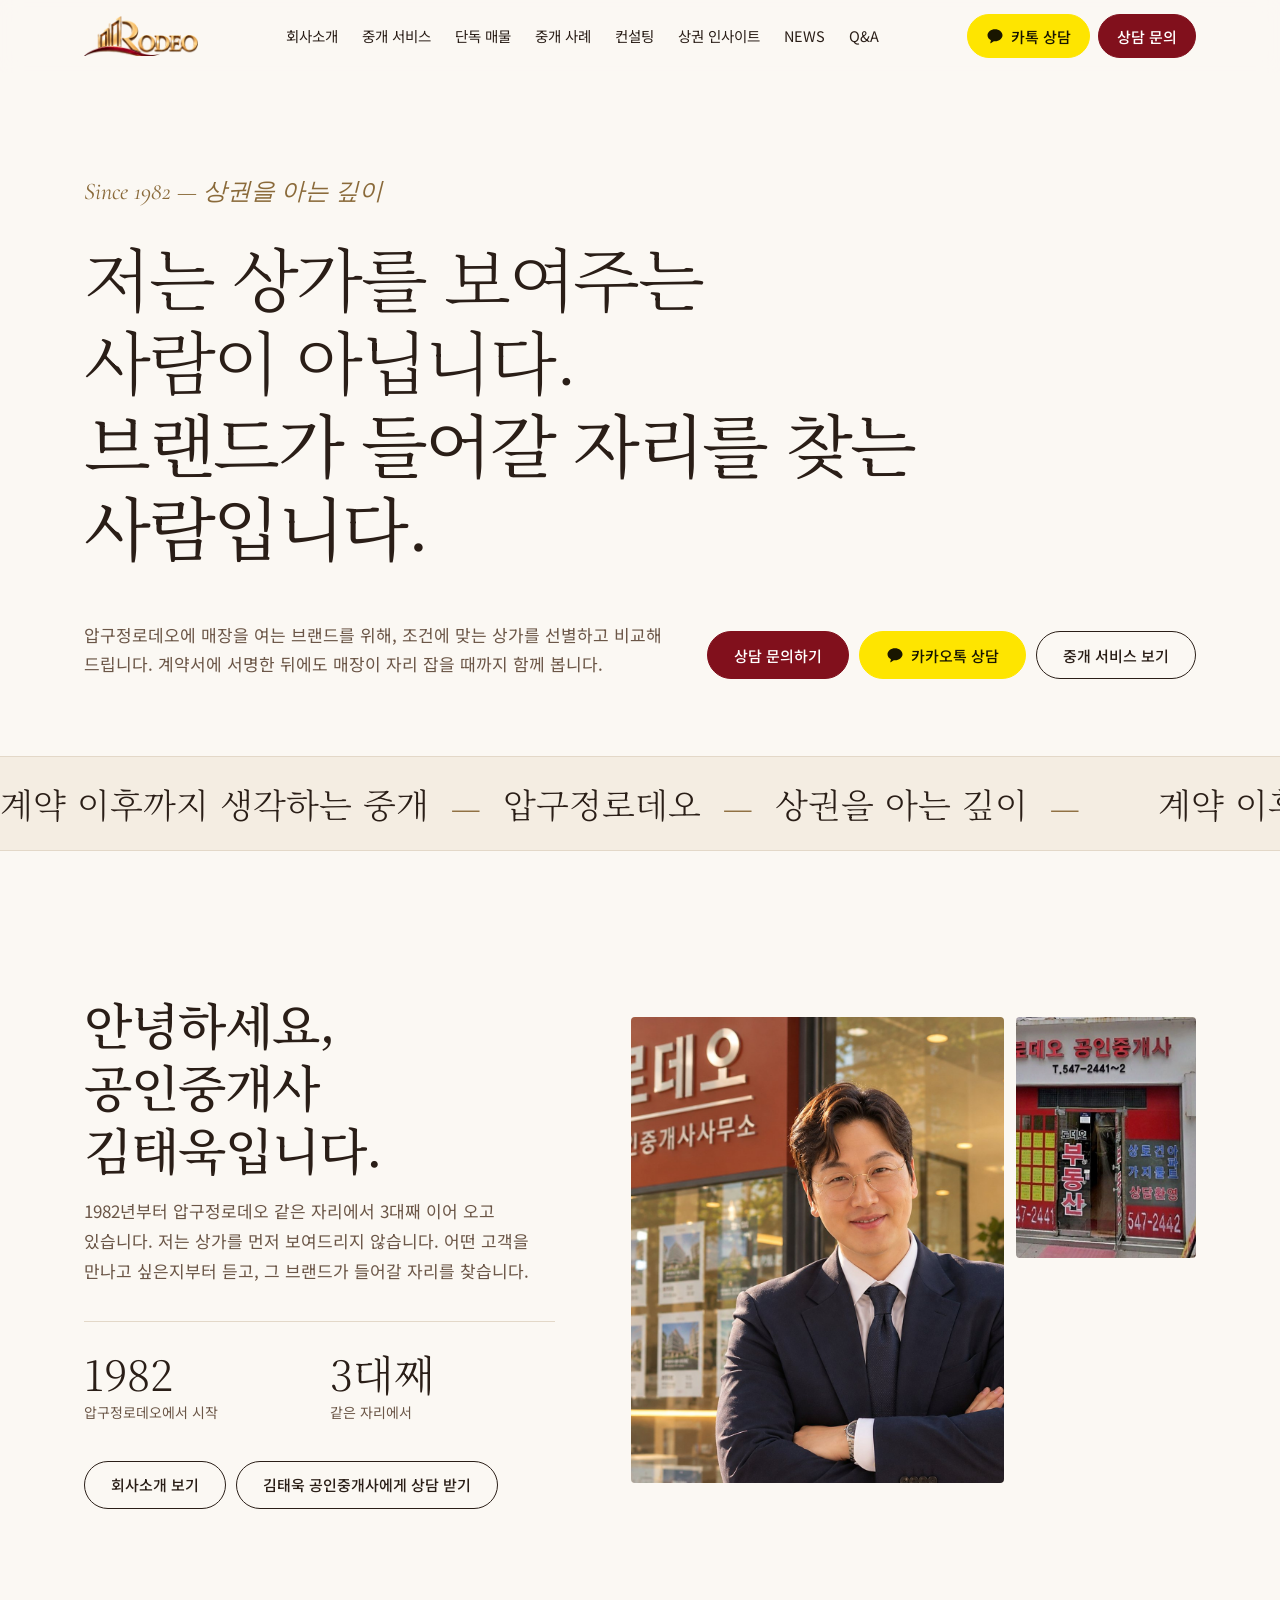
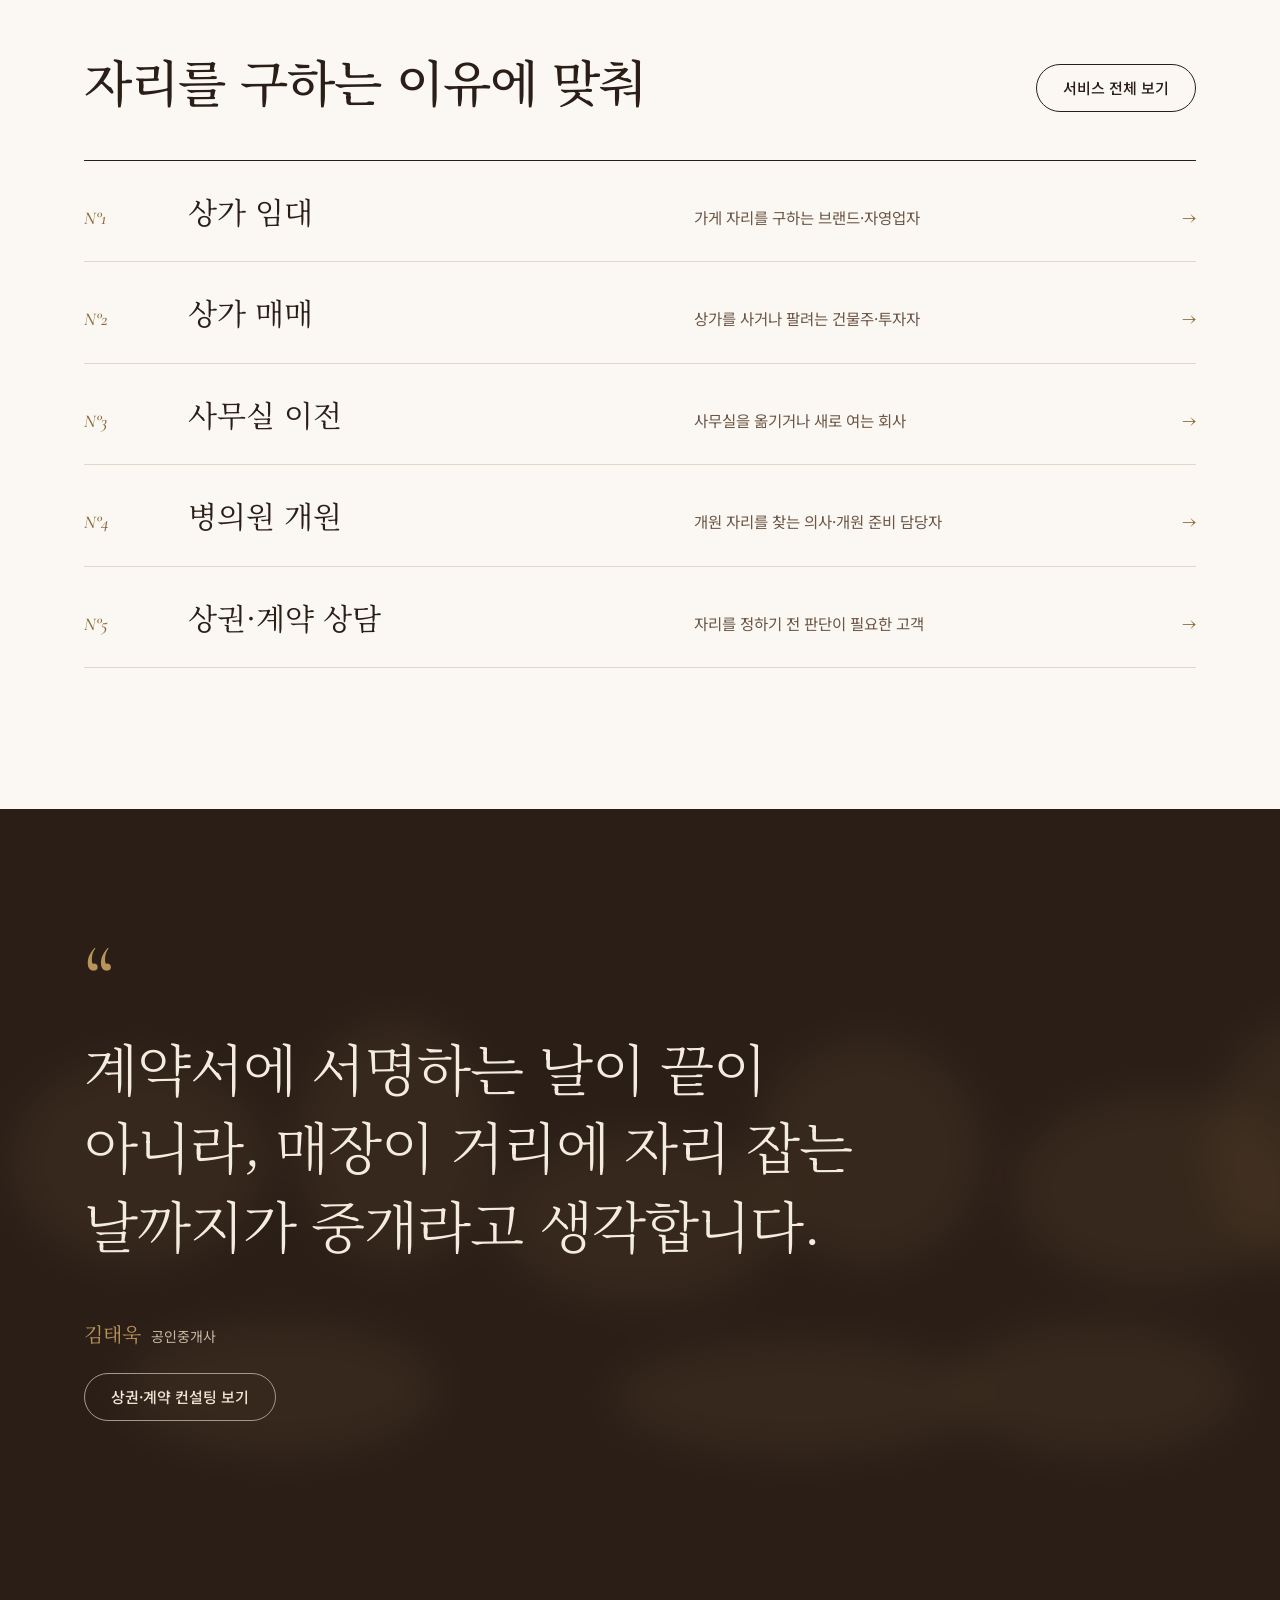
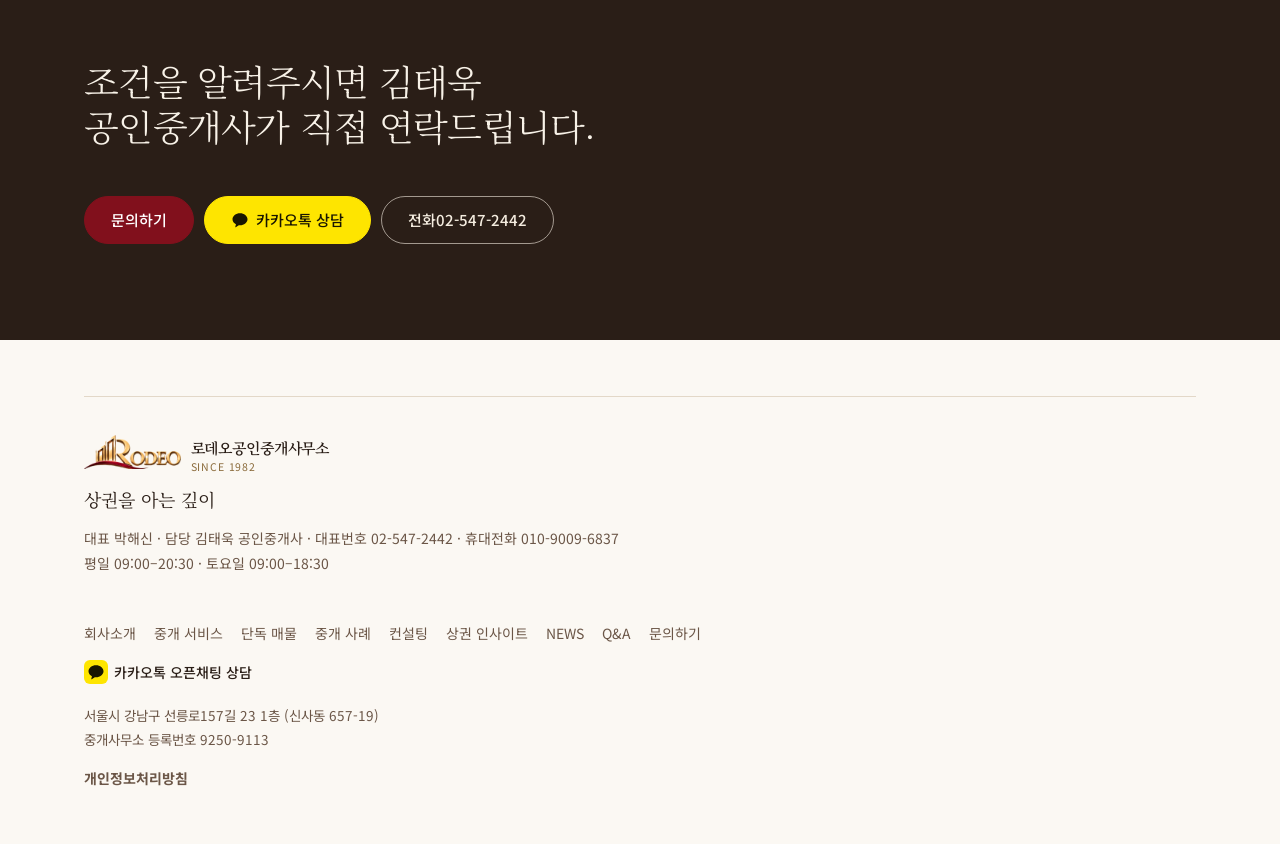
==== commit 78640f85: "Add sinsa 643-17 listing, move marquee under hero CTA, drop representative name from listing box Co-" ====
--- a/index.html
+++ b/index.html
@@ -25,6 +25,7 @@
   <div class="hero-row"><p class="lead" id="hLead"></p>
    <div class="acts"><a class="btn cta" href="contact.html">상담 문의하기</a><a class="btn kakao" data-kakao href="https://open.kakao.com/o/se3nXtYi" target="_blank" rel="noopener"><svg class="ki" viewBox="0 0 24 24" aria-hidden="true"><path d="M12 3C6.5 3 2 6.6 2 11c0 2.8 1.8 5.3 4.6 6.7L5.7 21.2c-.1.3.3.6.6.4l4.1-2.7c.5.1 1 .1 1.6.1 5.5 0 10-3.6 10-8S17.5 3 12 3z" fill="currentColor"/></svg><span>카카오톡 상담</span></a><a class="btn" href="services.html">중개 서비스 보기</a></div></div>
  </div>
+ <div class="marq" aria-hidden="true"><div class="tr" id="marq"></div></div>
  <a class="streetph" id="streetPh" href="about.html#record" hidden><span class="sp-cap"><b>1982년부터 이 거리에서</b><span>로데오의 기록 보기</span></span></a>
 </section>
 <section class="sec"><div class="wrap host">
@@ -36,7 +37,6 @@
  <div class="svc-head"><h2>자리를 구하는 이유에 맞춰</h2><a class="btn" href="services.html">서비스 전체 보기</a></div>
  <ul class="svc" id="homeSvc"></ul>
 </div></section>
-<div class="marq" aria-hidden="true"><div class="tr" id="marq"></div></div>
 <section class="sec belief"><div class="leaves" aria-hidden="true"></div><div class="wrap">
  <p class="q" id="belief"></p>
  <p class="sign"><b data-site="broker">김태욱</b>공인중개사</p>
--- a/assets/site.css
+++ b/assets/site.css
@@ -354,6 +354,7 @@
 .nempty b{display:block;font:300 clamp(56px,9vw,110px)/1 var(--latin);font-style:italic;color:var(--gold-ink)}.nempty p{color:var(--soft)}
 .opinion{margin:28px 0;background:#2A1E17;color:#F4ECDF;border-radius:12px;padding:24px 26px}
 .opinion .who{font:italic 400 18px var(--latin);color:#D2B07A;margin:0 0 8px}.opinion p{margin:0;font:400 18px/1.7 var(--serif)}
+.hero>.marq{margin-top:clamp(48px,6vw,80px)}
 .streetph{display:block;position:relative;margin-top:clamp(40px,6vw,72px);height:clamp(260px,42vw,560px);background:var(--bg) center 40%/cover no-repeat;color:#fff;text-decoration:none}
 .streetph::after{content:"";position:absolute;inset:0;background:linear-gradient(180deg,rgba(0,0,0,0) 45%,rgba(20,14,10,.55))}
 .sp-cap{position:absolute;z-index:1;left:0;right:0;bottom:0;max-width:var(--max,1200px);margin:0 auto;padding:0 clamp(20px,4vw,48px) 28px;display:flex;justify-content:space-between;align-items:flex-end;gap:12px}
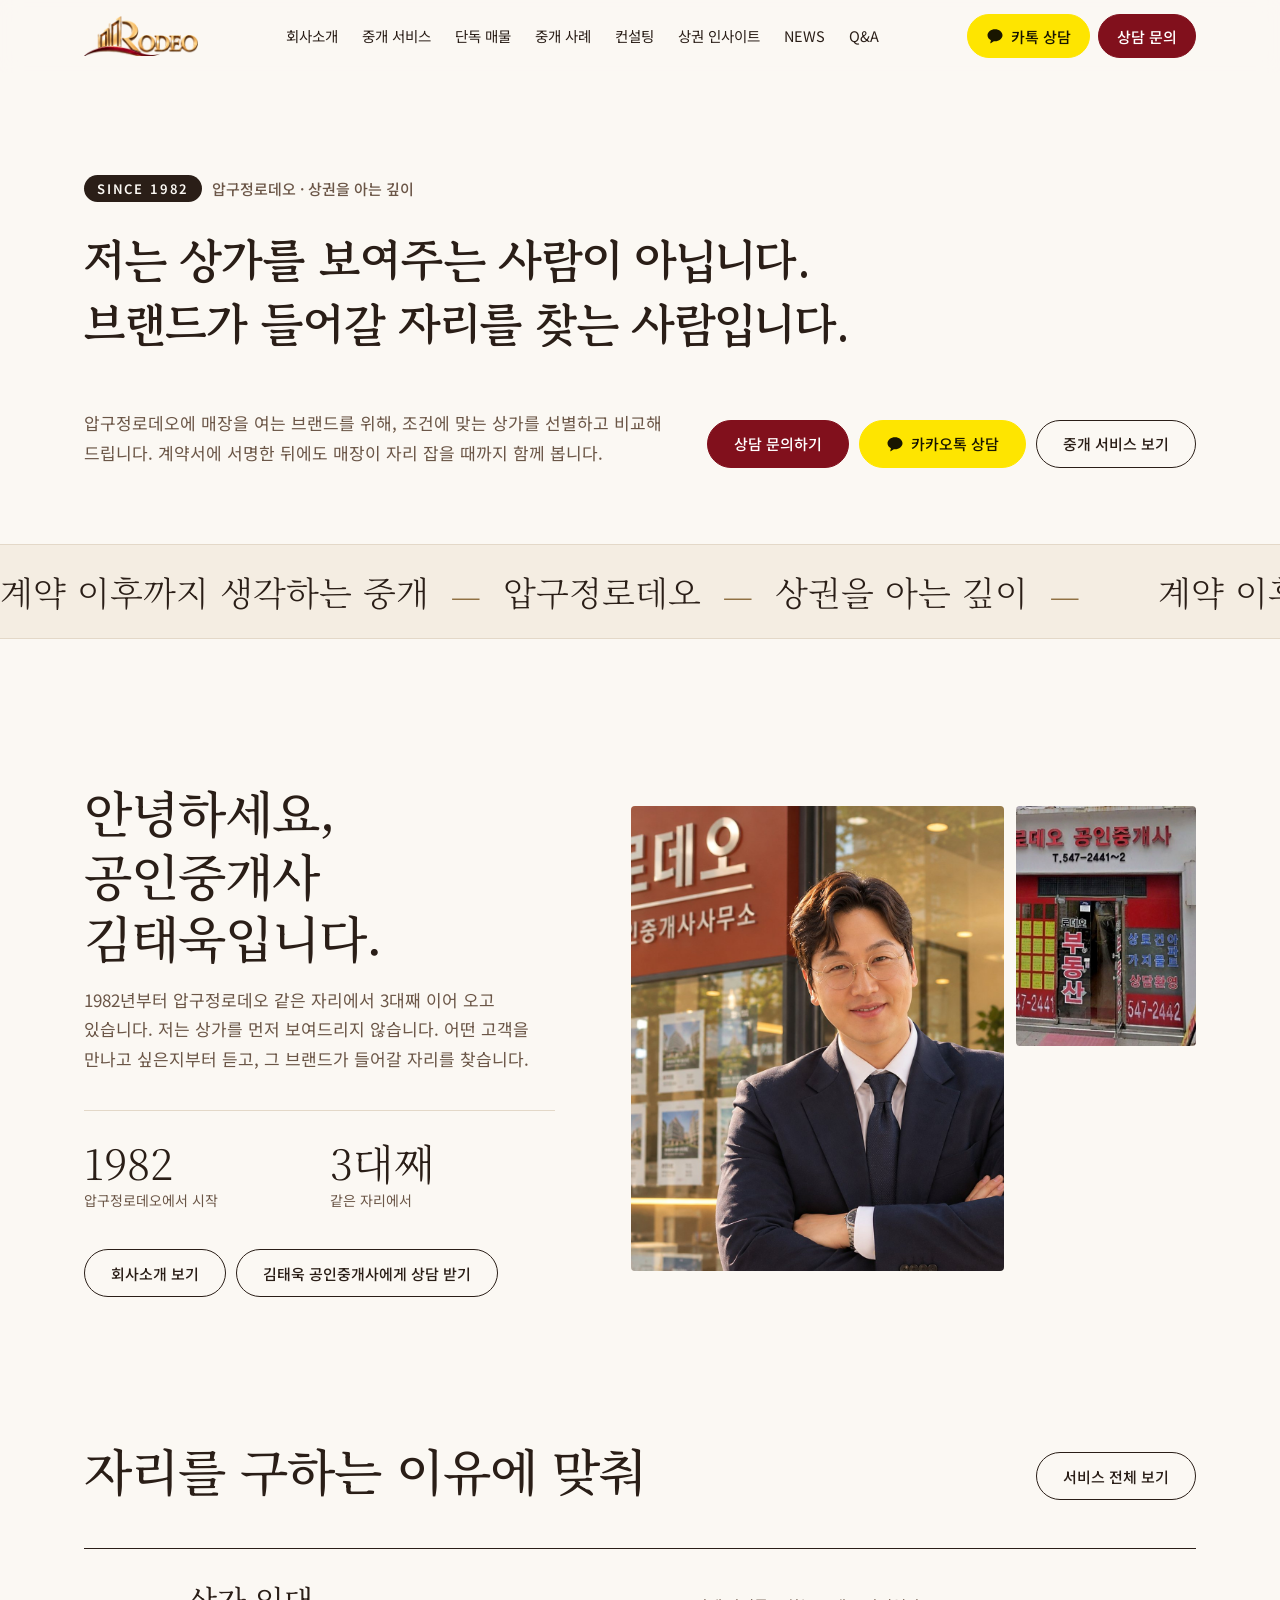
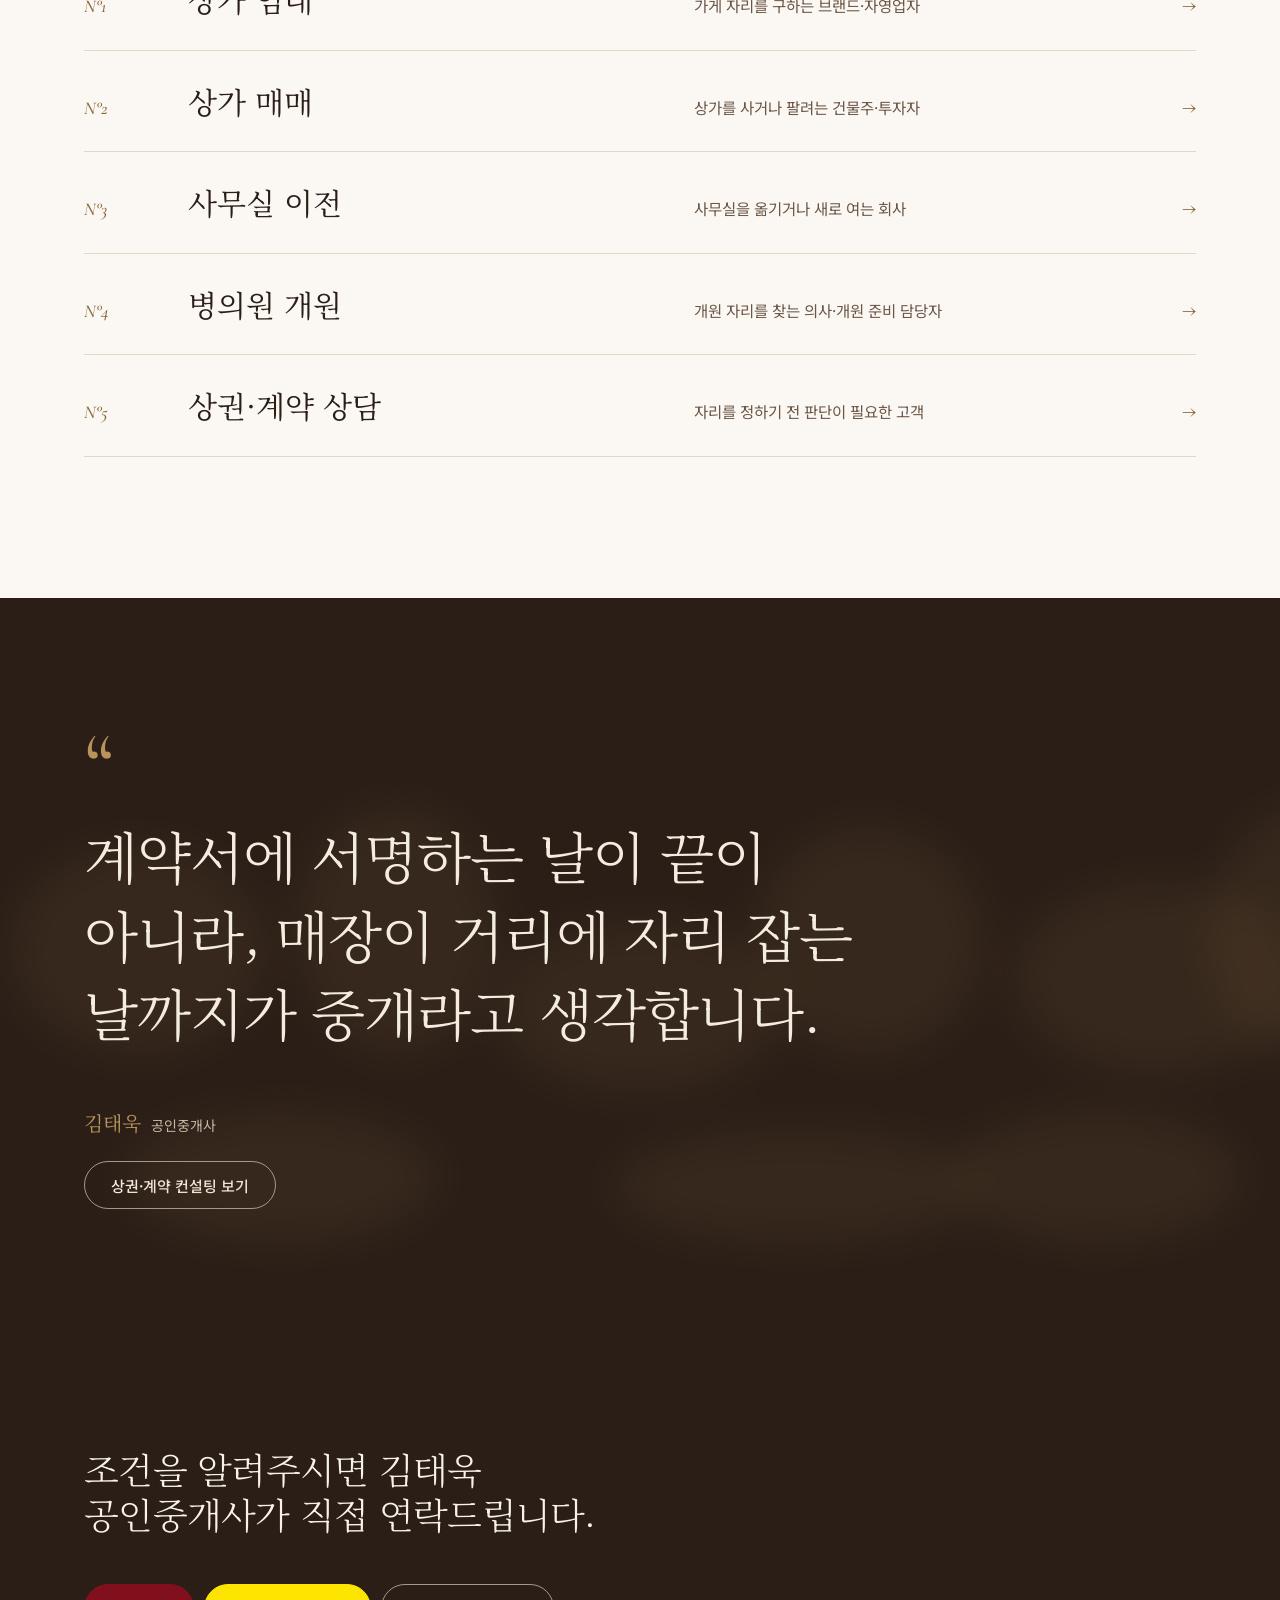
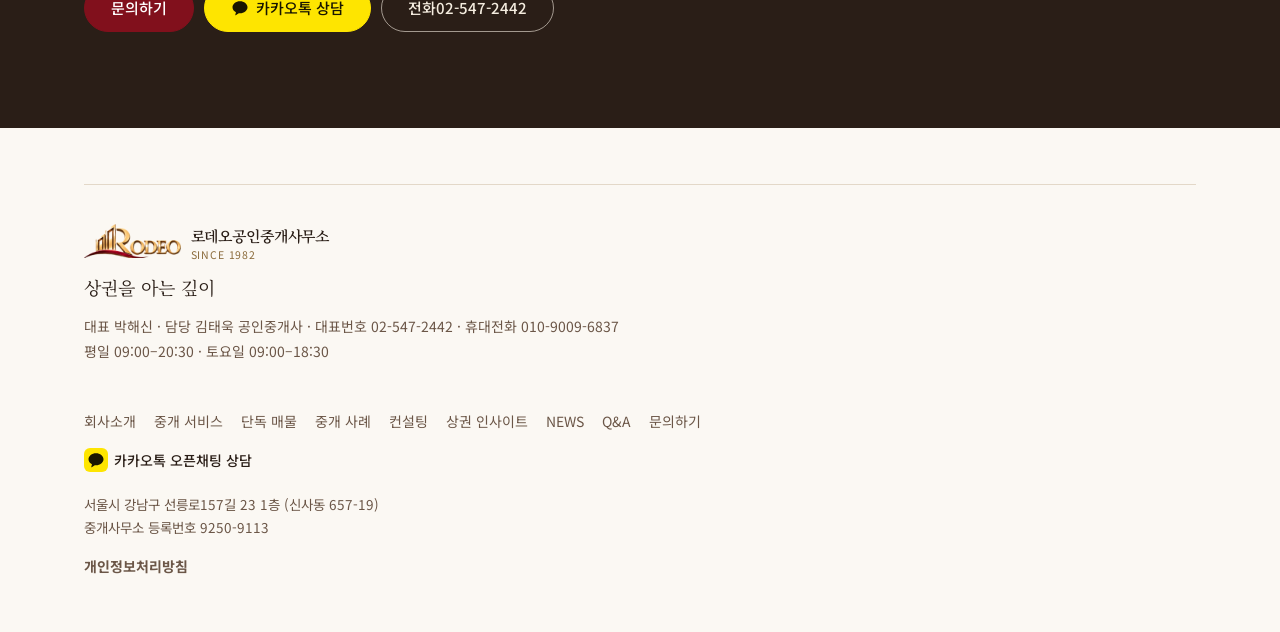
==== commit af6bc3eb: "Hero: Gowun Batang title in two lines, badge-style SINCE 1982 eyebrow; remove font test page Co-Auth" ====
--- a/index.html
+++ b/index.html
@@ -7,7 +7,7 @@
 <meta name="description" content="압구정로데오 같은 자리에서 3대째, 브랜드가 들어갈 자리를 찾는 로데오공인중개사무소">
 <link rel="icon" href="media/emblem-r.png">
 <link rel="preconnect" href="https://fonts.googleapis.com">
-<link rel="stylesheet" href="https://fonts.googleapis.com/css2?family=Cormorant+Garamond:ital,wght@0,500;1,400;1,500&family=Noto+Sans+KR:wght@400;500;700&family=Noto+Serif+KR:wght@300;400;500;600&display=swap">
+<link rel="stylesheet" href="https://fonts.googleapis.com/css2?family=Cormorant+Garamond:ital,wght@0,500;1,400;1,500&family=Noto+Sans+KR:wght@400;500;700&family=Noto+Serif+KR:wght@300;400;500;600&family=Gowun+Batang:wght@400;700&display=swap">
 <link rel="stylesheet" href="assets/site.css">
 </head>
 <body data-page="home">
--- a/assets/site.css
+++ b/assets/site.css
@@ -354,6 +354,10 @@
 .nempty b{display:block;font:300 clamp(56px,9vw,110px)/1 var(--latin);font-style:italic;color:var(--gold-ink)}.nempty p{color:var(--soft)}
 .opinion{margin:28px 0;background:#2A1E17;color:#F4ECDF;border-radius:12px;padding:24px 26px}
 .opinion .who{font:italic 400 18px var(--latin);color:#D2B07A;margin:0 0 8px}.opinion p{margin:0;font:400 18px/1.7 var(--serif)}
+.hero .place{display:flex;flex-wrap:wrap;align-items:center;gap:10px;font:500 15px/1.4 var(--sans);font-style:normal;color:var(--soft);margin:0 0 26px}
+.hero .place b{font:600 13px/1 var(--sans);letter-spacing:.14em;color:#FCF9F4;background:#2A1E17;padding:7px 13px;border-radius:999px}
+.hero h1{font:700 clamp(28px,3.6vw,54px)/1.38 "Gowun Batang",var(--serif)!important;letter-spacing:-.02em}
+.hero h1 .l:nth-child(3)>span{font-weight:700}
 .hero>.marq{margin-top:clamp(48px,6vw,80px)}
 .streetph{display:block;position:relative;margin-top:clamp(40px,6vw,72px);height:clamp(260px,42vw,560px);background:var(--bg) center 40%/cover no-repeat;color:#fff;text-decoration:none}
 .streetph::after{content:"";position:absolute;inset:0;background:linear-gradient(180deg,rgba(0,0,0,0) 45%,rgba(20,14,10,.55))}
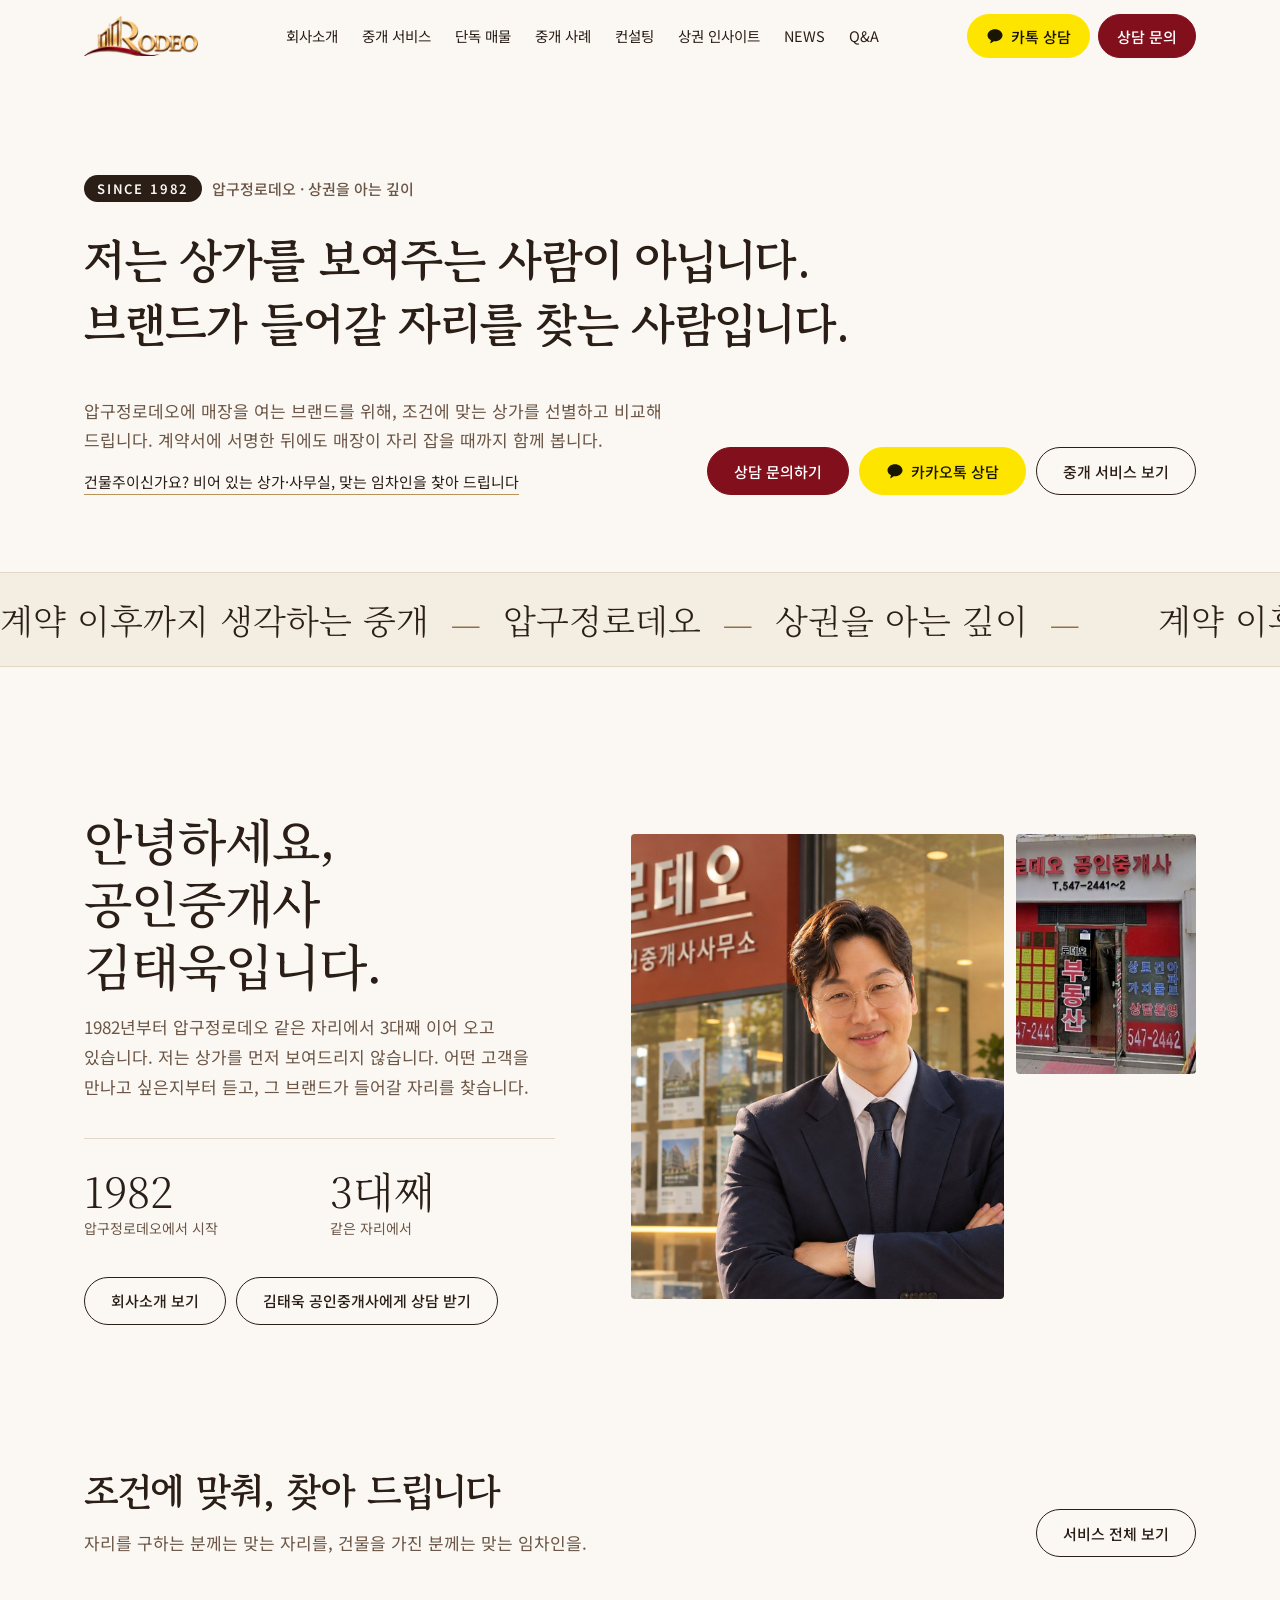
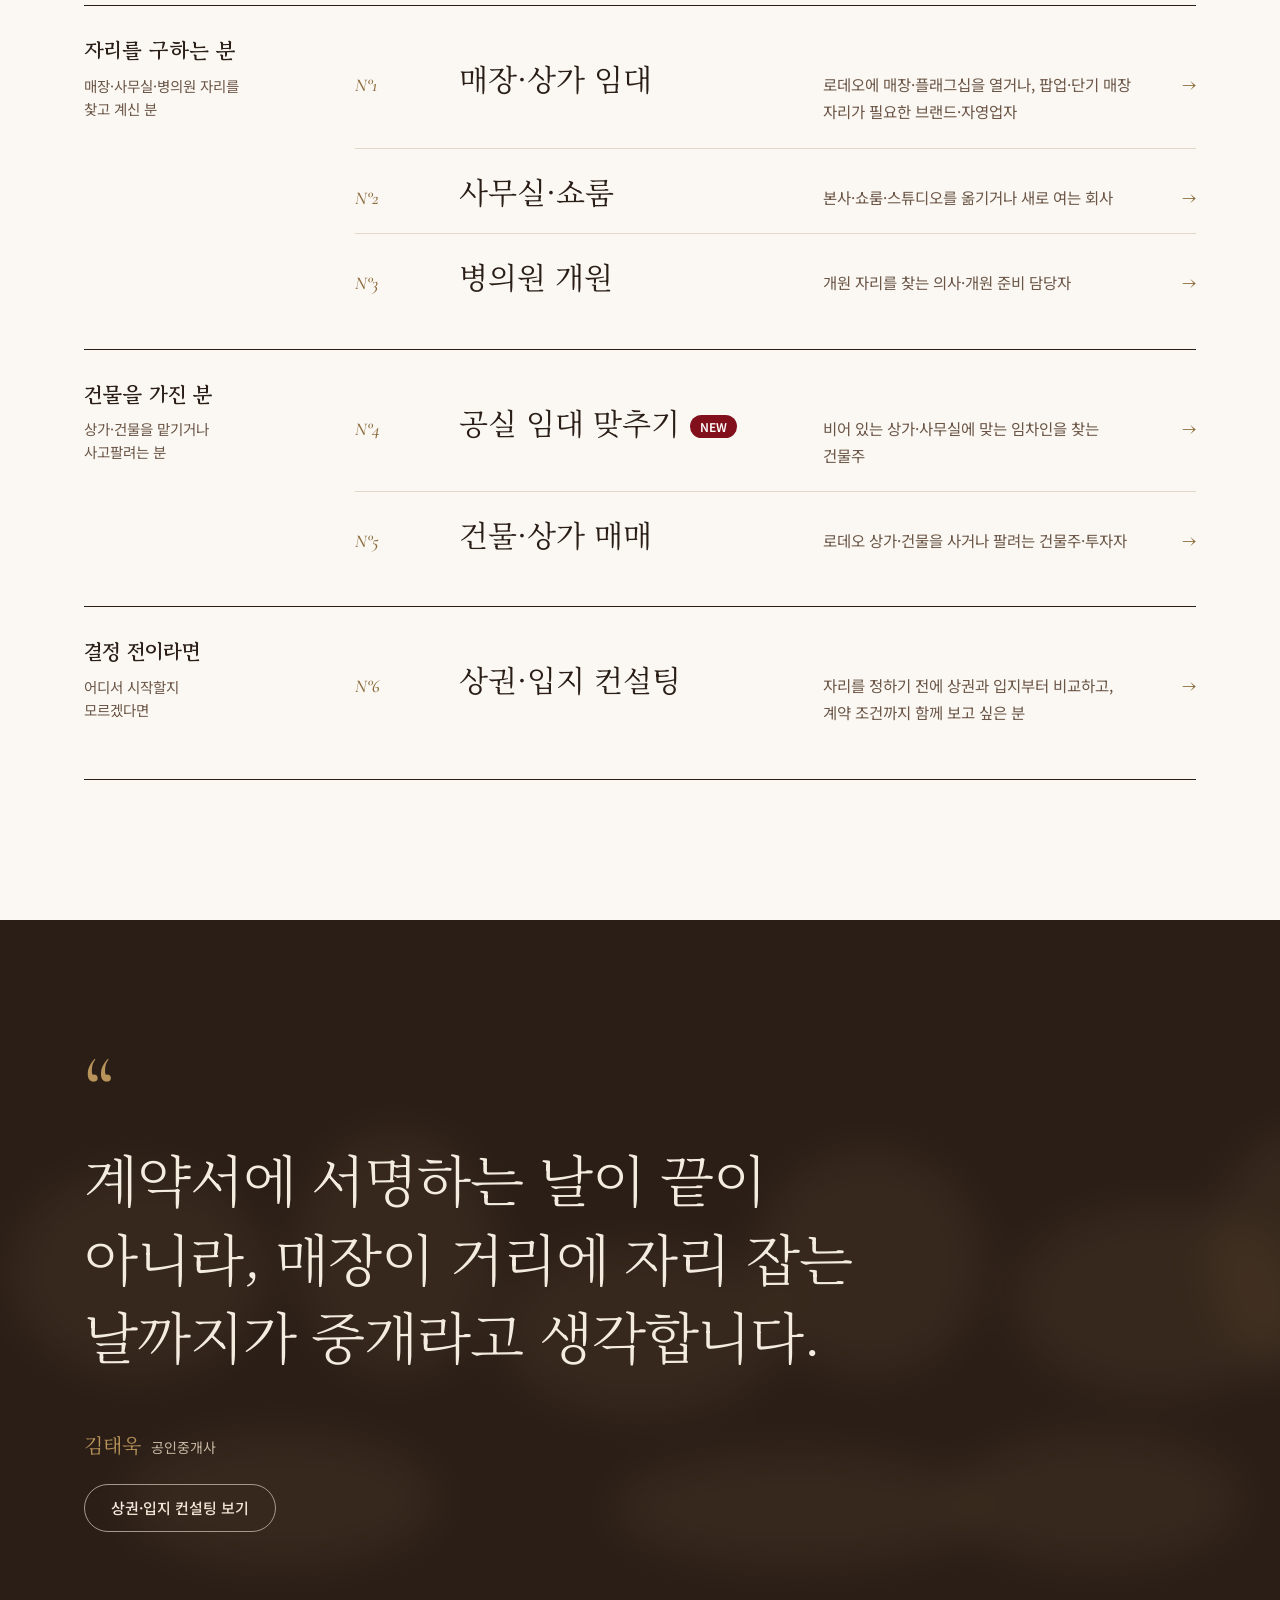
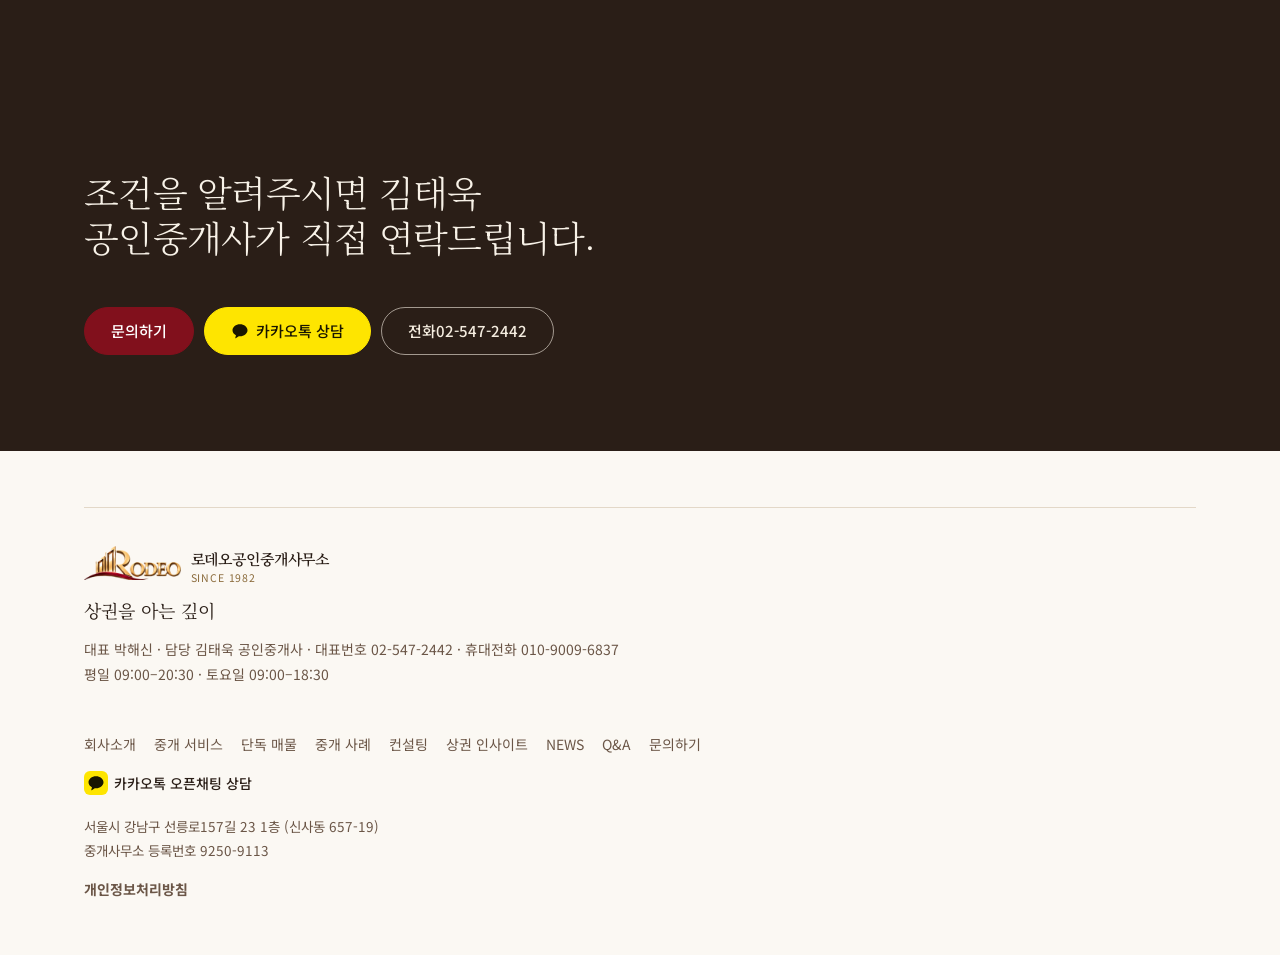
==== commit aeeee254: "Regroup services (seek/own/decide), add 공실 임대 맞추기, rename to 상권·입지 컨설팅, owner link in hero Co-Author" ====
--- a/index.html
+++ b/index.html
@@ -22,7 +22,7 @@
  <div class="wrap">
   <p class="place" id="hEyebrow"></p>
   <h1 id="hTitle"></h1>
-  <div class="hero-row"><p class="lead" id="hLead"></p>
+  <div class="hero-row"><div><p class="lead" id="hLead"></p><p class="ownerln"><a href="contact.html#vacancy">건물주이신가요? 비어 있는 상가·사무실, 맞는 임차인을 찾아 드립니다</a></p></div>
    <div class="acts"><a class="btn cta" href="contact.html">상담 문의하기</a><a class="btn kakao" data-kakao href="https://open.kakao.com/o/se3nXtYi" target="_blank" rel="noopener"><svg class="ki" viewBox="0 0 24 24" aria-hidden="true"><path d="M12 3C6.5 3 2 6.6 2 11c0 2.8 1.8 5.3 4.6 6.7L5.7 21.2c-.1.3.3.6.6.4l4.1-2.7c.5.1 1 .1 1.6.1 5.5 0 10-3.6 10-8S17.5 3 12 3z" fill="currentColor"/></svg><span>카카오톡 상담</span></a><a class="btn" href="services.html">중개 서비스 보기</a></div></div>
  </div>
  <div class="marq" aria-hidden="true"><div class="tr" id="marq"></div></div>
@@ -34,13 +34,13 @@
  <div><div class="mosaic" id="mosaic"></div></div>
 </div></section>
 <section class="sec" style="padding-top:0"><div class="wrap">
- <div class="svc-head"><h2>자리를 구하는 이유에 맞춰</h2><a class="btn" href="services.html">서비스 전체 보기</a></div>
- <ul class="svc" id="homeSvc"></ul>
+ <div class="svc-head"><div><h2 class="svh" id="svcTitle">조건에 맞춰, 찾아 드립니다</h2><p class="lead" id="svcLead"></p></div><a class="btn" href="services.html">서비스 전체 보기</a></div>
+ <div id="homeSvc"></div>
 </div></section>
 <section class="sec belief"><div class="leaves" aria-hidden="true"></div><div class="wrap">
  <p class="q" id="belief"></p>
  <p class="sign"><b data-site="broker">김태욱</b>공인중개사</p>
- <div class="acts"><a class="btn light" href="consulting.html">상권·계약 컨설팅 보기</a></div>
+ <div class="acts"><a class="btn light" href="consulting.html">상권·입지 컨설팅 보기</a></div>
 </div></section>
 <section class="sec" id="homeListSec" hidden><div class="wrap">
  <div class="svc-head"><h2>단독 매물</h2><a class="btn" href="listings.html">매물 전체 보기</a></div>
--- a/assets/site.css
+++ b/assets/site.css
@@ -358,6 +358,18 @@
 .hero .place b{font:600 13px/1 var(--sans);letter-spacing:.14em;color:#FCF9F4;background:#2A1E17;padding:7px 13px;border-radius:999px}
 .hero h1{font:700 clamp(28px,3.6vw,54px)/1.38 "Gowun Batang",var(--serif)!important;letter-spacing:-.02em}
 .hero h1 .l:nth-child(3)>span{font-weight:700}
+.svh{font:700 clamp(26px,3vw,42px)/1.3 "Gowun Batang",var(--serif)!important;margin:0}
+.svc-head .lead{margin:12px 0 0}
+.sgrp{display:grid;grid-template-columns:220px minmax(0,1fr);gap:clamp(20px,4vw,56px);padding:30px 0;border-top:1px solid var(--ink)}
+.sgrp:last-child{border-bottom:1px solid var(--ink)}
+.sgrp .gh{margin:0;font:700 21px/1.4 "Gowun Batang",var(--serif)}
+.sgrp .gh small{display:block;font:400 14.5px/1.6 var(--sans);color:var(--soft);margin-top:8px}
+.sgrp .svc{border-top:0}.sgrp .svc li:last-child{border-bottom:0}.sgrp .svc a{padding:22px 0}
+.svc h3 .new{display:inline-block;margin-left:10px;font:600 12px var(--sans);color:#fff;background:#81101C;border-radius:999px;padding:3px 10px;vertical-align:middle}
+.svgh{margin:56px 0 8px;padding-top:28px;border-top:1px solid var(--ink);font:700 24px/1.4 "Gowun Batang",var(--serif)}
+.svgh:first-child{margin-top:0}.svgh small{display:block;font:400 15px var(--sans);color:var(--soft);margin-top:6px}
+.ownerln{margin:14px 0 0;font-size:15px}.ownerln a{color:var(--ink);border-bottom:1px solid var(--gold);padding-bottom:2px}.ownerln a:hover{color:#81101C;border-color:#81101C}
+@media(max-width:760px){.sgrp{grid-template-columns:1fr;gap:4px}}
 .hero>.marq{margin-top:clamp(48px,6vw,80px)}
 .streetph{display:block;position:relative;margin-top:clamp(40px,6vw,72px);height:clamp(260px,42vw,560px);background:var(--bg) center 40%/cover no-repeat;color:#fff;text-decoration:none}
 .streetph::after{content:"";position:absolute;inset:0;background:linear-gradient(180deg,rgba(0,0,0,0) 45%,rgba(20,14,10,.55))}
